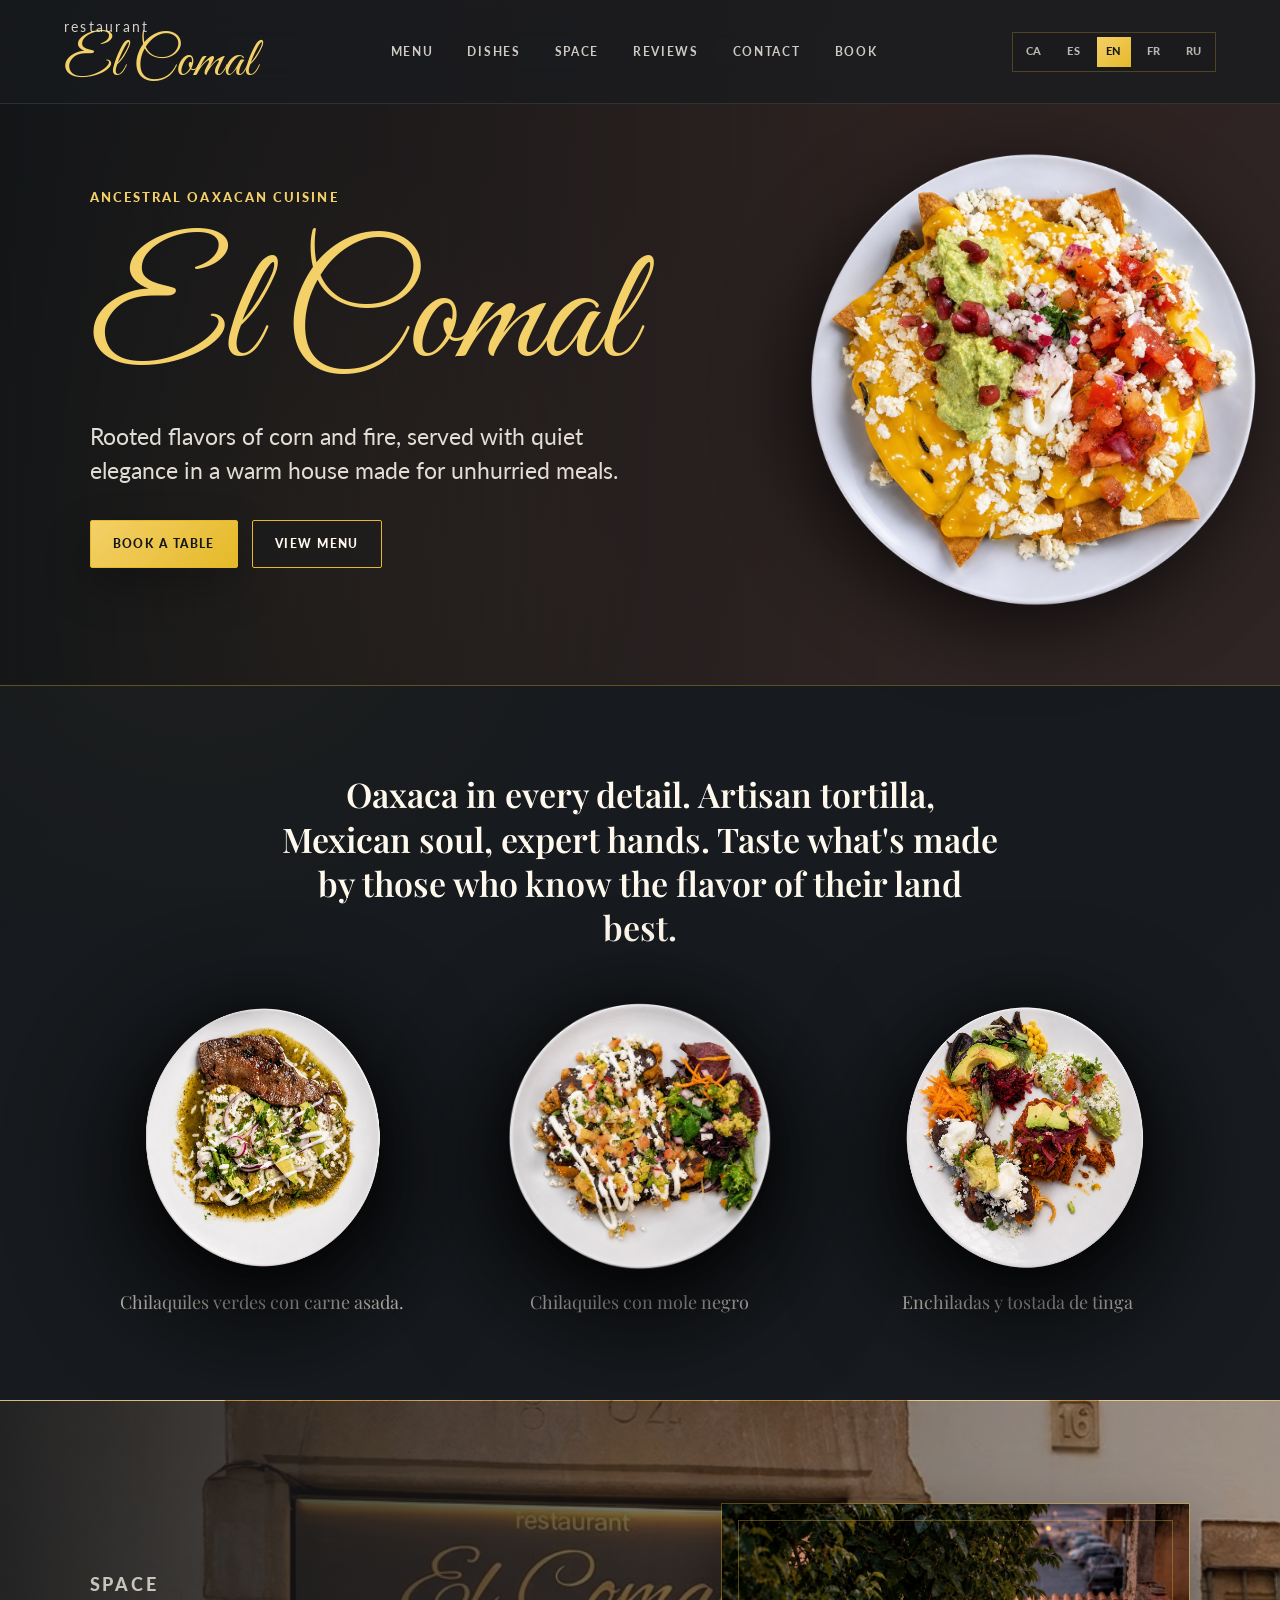
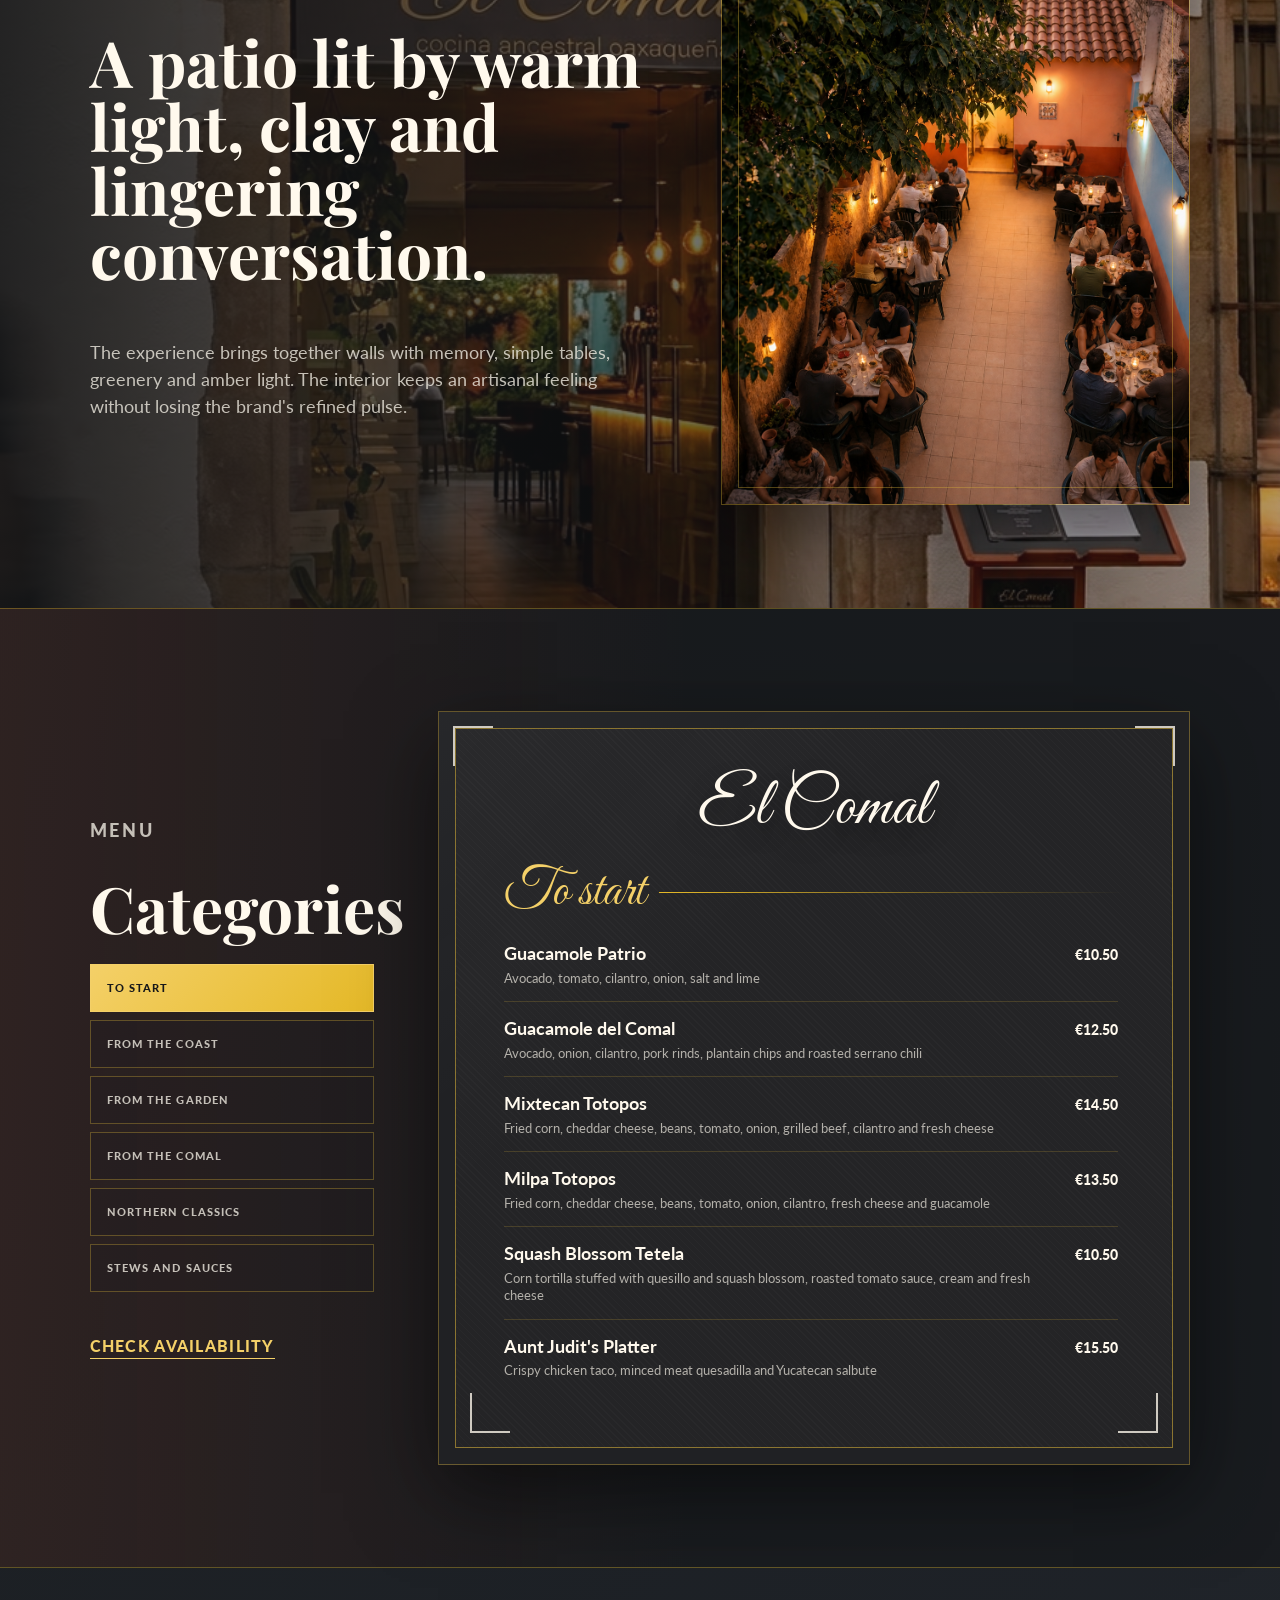
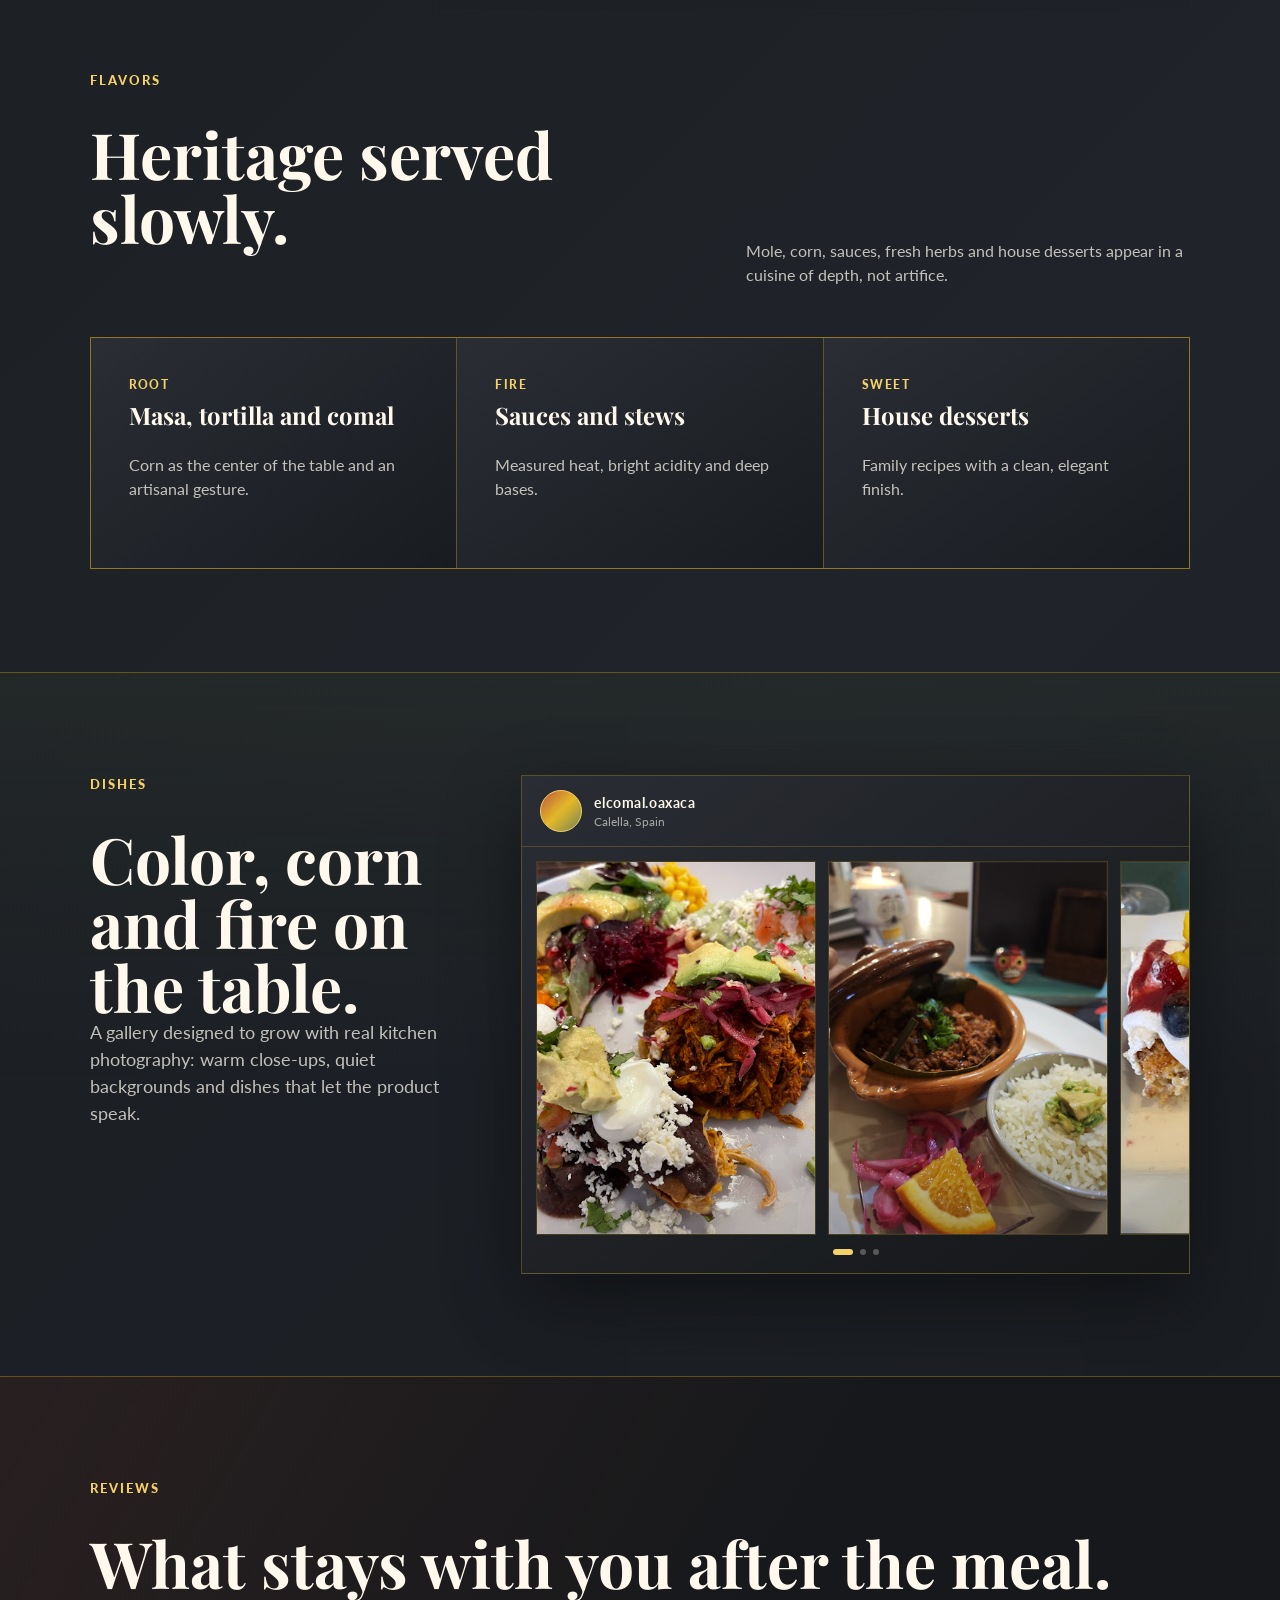
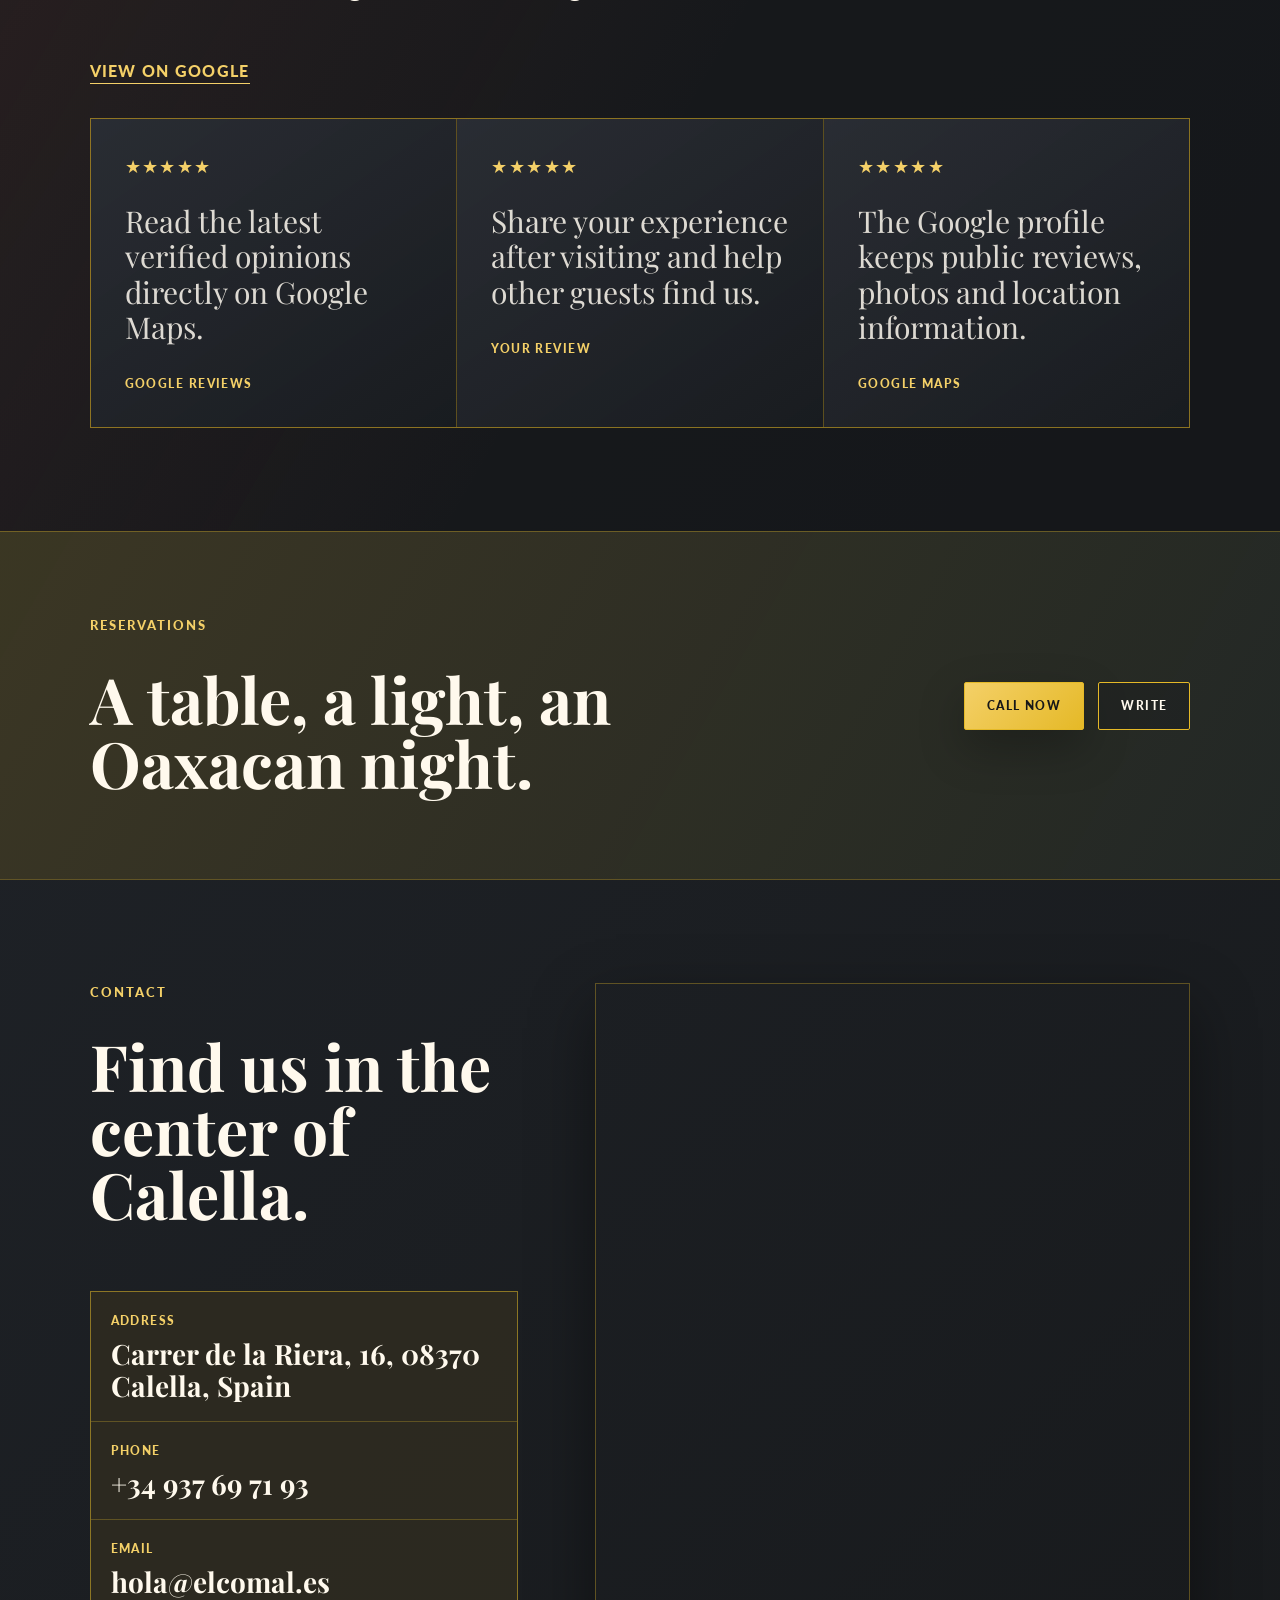
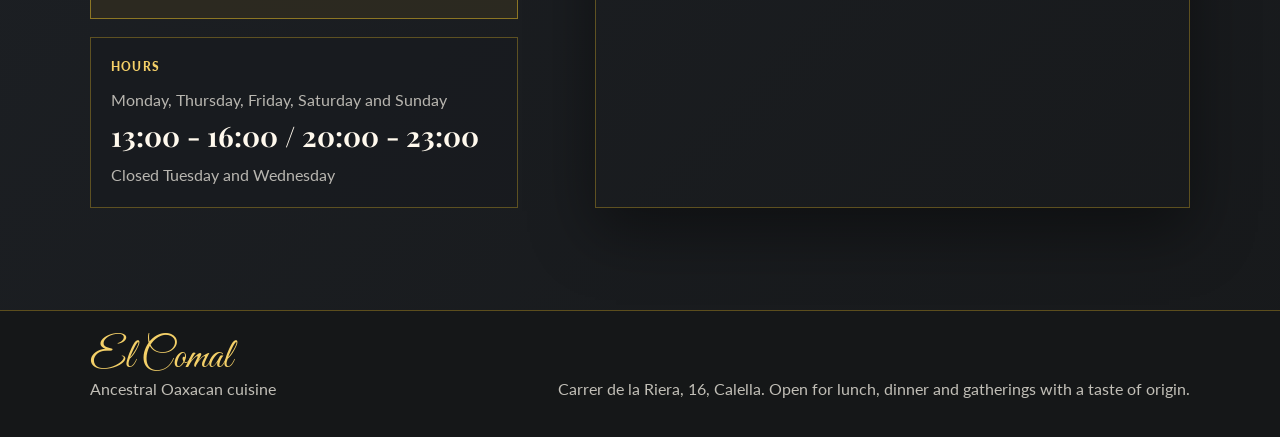
==== index.html @ fd98e749 "feat: add mobile menu toggle and lazy loading for images - Add mobile hamburger menu toggle button w" ====
<!doctype html>
<html lang="es">
  <head>
    <meta charset="UTF-8" />
    <meta name="viewport" content="width=device-width, initial-scale=1.0" />
    <title data-i18n="meta.title">El Comal - Cocina ancestral oaxaquena</title>
    <meta
      name="description"
      content="El Comal, cocina ancestral oaxaquena: sabores autenticos, hospitalidad calida y platos servidos con tradicion."
      data-i18n-attr="content:meta.description"
    />
    <link rel="preconnect" href="https://fonts.googleapis.com" />
    <link rel="preconnect" href="https://fonts.gstatic.com" crossorigin />
    <link
      href="https://fonts.googleapis.com/css2?family=Great+Vibes&family=Lato:wght@400;500;700;900&family=Playfair+Display:wght@600;700&display=swap"
      rel="stylesheet"
    />
    <link rel="stylesheet" href="styles.css" />
  </head>
  <body>
    <header class="site-header" aria-label="Main navigation">
      <a class="brand" href="#inicio" aria-label="El Comal home">
        <span class="brand-kicker">restaurant</span>
        <span class="brand-script">El Comal</span>
      </a>
      <nav class="nav-links" aria-label="Primary">
        <a href="#menu" data-i18n="nav.menu">Menu</a>
        <a href="#platos" data-i18n="nav.dishes">Platos</a>
        <a href="#espacio" data-i18n="nav.space">Espacio</a>
        <a href="#opiniones" data-i18n="nav.reviews">Opiniones</a>
        <a href="#contacto" data-i18n="nav.contact">Contacto</a>
        <a href="#reservas" data-i18n="nav.reservations">Reservas</a>
      </nav>
      <div class="header-actions">
        <div class="language-switcher" data-language-switcher aria-label="Language selector"></div>
        <button class="mobile-menu-toggle" aria-label="Toggle menu" aria-expanded="false">
          <span></span>
          <span></span>
          <span></span>
        </button>
      </div>
    </header>

    <main>
      <section class="hero" id="inicio">
        <div class="hero-content">
          <p class="eyebrow" data-i18n="hero.eyebrow">Cocina ancestral oaxaquena</p>
          <h1>El Comal</h1>
          <p class="hero-copy" data-i18n="hero.copy">
            Sabores de raiz, maiz y fuego servidos con elegancia serena en una casa calida para comer sin prisa.
          </p>
          <div class="hero-actions">
            <a class="button button-primary" href="#reservas" data-i18n="hero.reserve">Reserva tu mesa</a>
            <a class="button button-secondary" href="#menu" data-i18n="hero.viewMenu">Ver menu</a>
          </div>
        </div>
        <img class="hero-photo" src="assets/nachos_transparent.png" alt="Nachos - firma de la cocina oaxaquena" />
      </section>

      <section class="intro-band fade-in-up" aria-label="Brand promise">
        <h2 class="intro-band-heading" data-i18n="intro.heading">Oaxaca en cada detalle. Tortilla artesana, alma mexicana, manos expertas. Prueba lo hecho por quién mejor conoce el sabor de su tierra.</h2>
        <div class="intro-mark">
          <div class="intro-dish">
            <img src="assets/dish1.png" alt="Chilaquiles verdes con carne asada" loading="lazy" />
            <p class="intro-dish-label">Chilaquiles verdes con carne asada.</p>
          </div>
          <div class="intro-dish">
            <img src="assets/dish2.png" alt="Chilaquiles con mole negro" loading="lazy" />
            <p class="intro-dish-label">Chilaquiles con mole negro</p>
          </div>
          <div class="intro-dish">
            <img src="assets/dish3.png" alt="Enchiladas y tostada de tinga" loading="lazy" />
            <p class="intro-dish-label">Enchiladas y tostada de tinga</p>
          </div>
        </div>
      </section>

      <section class="split-section fade-in-up" id="espacio">
        <div class="section-copy">
          <p class="section-number" data-i18n="space.kicker">Espacio</p>
          <h2 data-i18n="space.title">Un patio encendido por luz, barro y sobremesa.</h2>
          <p data-i18n="space.copy">
            La experiencia combina muros con memoria, mesas sencillas, vegetacion y luz ambar. El interior
            mantiene una sensacion artesanal sin perder el pulso refinado de la marca.
          </p>
        </div>
        <figure class="image-panel">
          <img src="assets/interior.png" alt="Patio interior de El Comal con mesas, arboles y luz calida" loading="lazy" />
        </figure>
      </section>

      <section class="menu-section fade-in-up" id="menu">
        <div class="menu-copy menu-tabs">
          <p class="section-number" data-i18n="menu.kicker">Menu</p>
          <h2 data-i18n="menu.categories">Categorias</h2>
          <div class="menu-tab-list" role="tablist" aria-label="Categorias del menu" data-menu-tabs></div>
          <a class="text-link" href="#reservas" data-i18n="menu.availability">Consultar disponibilidad</a>
        </div>
        <div class="menu-board" aria-label="Menu de El Comal con categorias">
          <div class="menu-board-inner">
            <div class="menu-logo">El Comal</div>
            <div class="menu-panels" data-menu-panels></div>
          </div>
        </div>
      </section>

      <section class="signature-section fade-in-up" aria-label="Signature dishes">
        <p class="section-number" data-i18n="flavors.kicker">Sabores</p>
        <div class="signature-header">
          <h2 data-i18n="flavors.title">Herencia servida con calma.</h2>
          <p data-i18n="flavors.copy">
            Mole, maiz, salsas, hierbas frescas y postres de casa aparecen en una cocina de profundidad,
            no de artificio.
          </p>
        </div>
        <div class="signature-grid">
          <article>
            <span data-i18n="flavors.cards.root.label">Raiz</span>
            <h3 data-i18n="flavors.cards.root.title">Masa, tortilla y comal</h3>
            <p data-i18n="flavors.cards.root.copy">El maiz como centro de la mesa y gesto artesanal.</p>
          </article>
          <article>
            <span data-i18n="flavors.cards.fire.label">Fuego</span>
            <h3 data-i18n="flavors.cards.fire.title">Salsas y guisos</h3>
            <p data-i18n="flavors.cards.fire.copy">Calor medido, acidez viva y fondos profundos.</p>
          </article>
          <article>
            <span data-i18n="flavors.cards.sweet.label">Dulce</span>
            <h3 data-i18n="flavors.cards.sweet.title">Postres de casa</h3>
            <p data-i18n="flavors.cards.sweet.copy">Recetas familiares con final limpio y elegante.</p>
          </article>
        </div>
      </section>

      <section class="dish-gallery fade-in-up" id="platos">
        <div class="gallery-layout">
          <div class="gallery-heading">
            <p class="section-number" data-i18n="gallery.kicker">Platos</p>
            <h2 data-i18n="gallery.title">Color, maiz y fuego en la mesa.</h2>
            <p data-i18n="gallery.copy">
              Una galeria pensada para crecer con fotografias reales de la cocina: primeros planos calidos,
              fondos sobrios y platos que dejen hablar al producto.
            </p>
          </div>
          <div class="insta-frame" aria-label="Galeria desplazable de platos">
          <div class="insta-topbar">
            <span class="profile-dot"></span>
            <div>
              <strong>elcomal.oaxaca</strong>
              <span>Calella, Spain</span>
            </div>
          </div>
          <div class="photo-reel" id="photoReel">
            <figure class="dish-card">
              <img src="assets/2026-05-03.jpg" alt="Plato real de El Comal con salsa y guarnicion" loading="lazy" />
            </figure>
            <figure class="dish-card">
              <img src="assets/2026-04-01-2.jpg" alt="Plato vertical de cocina oaxaquena de El Comal" loading="lazy" />
            </figure>
            <figure class="dish-card">
              <img src="assets/2026-05-03-2.jpg" alt="Plato real de El Comal servido en mesa" loading="lazy" />
            </figure>
            <figure class="dish-card">
              <img
                src="assets/656908689_17942645496172088_3193131407356969383_n.heic.jpeg"
                alt="Fotografia real de plato de El Comal"
                loading="lazy"
              />
            </figure>
            <figure class="dish-card">
              <img
                src="assets/656253276_17942187426172088_4406147382857833413_n.heic.jpeg"
                alt="Plato de El Comal con presentacion vertical"
                loading="lazy"
              />
            </figure>
            <figure class="dish-card">
              <img src="assets/2026-04-01.jpg" alt="Plato real de El Comal con colores calidos" loading="lazy" />
            </figure>
            <figure class="dish-card">
              <img
                src="assets/658169932_17942188029172088_6858832126313921003_n.heic.jpeg"
                alt="Plato fotografiado para la galeria de El Comal"
                loading="lazy"
              />
            </figure>
            <figure class="dish-card">
              <img
                src="assets/657601926_17942644560172088_7957316607612590793_n.heic.jpeg"
                alt="Detalle de plato real de El Comal"
                loading="lazy"
              />
            </figure>
            <figure class="dish-card">
              <img
                src="assets/656795663_17942188083172088_545658277981609114_n.heic.jpeg"
                alt="Cocina de El Comal servida en plato"
                loading="lazy"
              />
            </figure>
            <figure class="dish-card">
              <img
                src="assets/657208508_17942187315172088_5417977467779654248_n.heic.jpeg"
                alt="Plato de El Comal listo para servir"
                loading="lazy"
              />
            </figure>
          </div>
          <div class="reel-hint" aria-hidden="true" id="reelHint">
            <span class="is-active"></span>
            <span></span>
            <span></span>
          </div>
        </div>
        </div>
      </section>

      <section class="reviews-section fade-in-up" id="opiniones">
        <div class="reviews-heading">
          <div class="reviews-heading-text">
            <p class="section-number" data-i18n="reviews.kicker">Google</p>
            <h2 data-i18n="reviews.title">Lo que se recuerda despues de la mesa.</h2>
          </div>
          <a
            class="text-link"
            href="https://www.google.com/search?q=El+Comal+Carrer+de+la+Riera+16+Calella+Spain+reviews"
            target="_blank"
            rel="noreferrer"
            data-i18n="reviews.googleLink"
          >
            Ver en Google
          </a>
        </div>
        <div class="reviews-grid" aria-label="Google reviews preview">
          <article class="review-card">
            <div class="review-stars" aria-label="5 stars">★★★★★</div>
            <p data-i18n="reviews.cards.latest.copy">
              Consulta las ultimas opiniones verificadas directamente en Google Maps.
            </p>
            <span data-i18n="reviews.cards.latest.label">Google Reviews</span>
          </article>
          <article class="review-card">
            <div class="review-stars" aria-label="5 stars">★★★★★</div>
            <p data-i18n="reviews.cards.share.copy">
              Comparte tu experiencia despues de la visita y ayuda a otros comensales a encontrarnos.
            </p>
            <span data-i18n="reviews.cards.share.label">Tu opinion</span>
          </article>
          <article class="review-card">
            <div class="review-stars" aria-label="5 stars">★★★★★</div>
            <p data-i18n="reviews.cards.profile.copy">
              El perfil de Google mantiene la informacion publica de reseñas, fotos y ubicacion.
            </p>
            <span data-i18n="reviews.cards.profile.label">Google Maps</span>
          </article>
        </div>
      </section>

      <section class="reservation-band fade-in-up" id="reservas">
        <div>
          <p class="eyebrow" data-i18n="reservations.kicker">Reservas</p>
          <h2 data-i18n="reservations.title">Una mesa, una luz, una noche oaxaquena.</h2>
        </div>
        <div class="reservation-actions">
          <a class="button button-primary" href="tel:+34937697193" data-i18n="reservations.call">Llamar ahora</a>
          <a class="button button-secondary" href="mailto:hola@elcomal.es" data-i18n="reservations.write">Escribir</a>
        </div>
      </section>

      <section class="contact-section fade-in-up" id="contacto">
        <div class="contact-copy">
          <p class="section-number" data-i18n="contact.kicker">Contacto</p>
          <h2 data-i18n="contact.title">Encuentranos en el centro de Calella.</h2>
          <div class="contact-list">
            <a href="https://www.google.com/maps/search/?api=1&query=Carrer%20de%20la%20Riera%2C%2016%2C%2008370%20Calella%2C%20Spain" target="_blank" rel="noreferrer">
              <span data-i18n="contact.addressLabel">Direccion</span>
              <strong>Carrer de la Riera, 16, 08370 Calella, Spain</strong>
            </a>
            <a href="tel:+34937697193">
              <span data-i18n="contact.phoneLabel">Telefono</span>
              <strong>+34 937 69 71 93</strong>
            </a>
            <a href="mailto:hola@elcomal.es">
              <span>Email</span>
              <strong>hola@elcomal.es</strong>
            </a>
          </div>
          <div class="hours-card">
            <span data-i18n="contact.hoursLabel">Horario</span>
            <p data-i18n="contact.hoursDays">Lunes, jueves, viernes, sabado y domingo</p>
            <strong>13:00 - 16:00 / 20:00 - 23:00</strong>
            <p data-i18n="contact.hoursClosed">Martes y miercoles cerrado</p>
          </div>
        </div>
        <div class="map-panel">
          <iframe
            title="Mapa de El Comal en Calella"
            src="https://www.google.com/maps?q=Carrer%20de%20la%20Riera%2C%2016%2C%2008370%20Calella%2C%20Spain&output=embed"
            loading="lazy"
            referrerpolicy="no-referrer-when-downgrade"
          ></iframe>
        </div>
      </section>
    </main>

    <footer class="site-footer">
      <div>
        <span class="brand-script">El Comal</span>
        <p data-i18n="footer.tagline">Cocina ancestral oaxaquena</p>
      </div>
      <p data-i18n="footer.copy">Carrer de la Riera, 16, Calella. Abierto para comidas, cenas y encuentros con sabor de origen.</p>
    </footer>
    <script src="i18n/config.js"></script>
    <script src="i18n/locales/es.js"></script>
    <script src="i18n/locales/ca.js"></script>
    <script src="i18n/locales/en.js"></script>
    <script src="i18n/locales/fr.js"></script>
    <script src="i18n/locales/ru.js"></script>
    <script src="i18n/i18n.js"></script>
    <script>
      // Intersection Observer for fade-in animations
      const observerOptions = {
        root: null,
        rootMargin: '0px',
        threshold: 0.15
      };

      const observer = new IntersectionObserver((entries, observer) => {
        entries.forEach(entry => {
          if (entry.isIntersecting) {
            entry.target.classList.add('visible');
            observer.unobserve(entry.target);
          }
        });
      }, observerOptions);

      document.querySelectorAll('.fade-in-up').forEach((elem) => {
        observer.observe(elem);
      });

      // Mobile Menu Toggle
      const mobileToggle = document.querySelector('.mobile-menu-toggle');
      const navLinks = document.querySelector('.nav-links');

      if(mobileToggle && navLinks) {
        mobileToggle.addEventListener('click', () => {
          const isExpanded = mobileToggle.getAttribute('aria-expanded') === 'true';
          mobileToggle.setAttribute('aria-expanded', !isExpanded);
          navLinks.classList.toggle('is-open');
        });

        // Close menu on link click
        navLinks.querySelectorAll('a').forEach(link => {
          link.addEventListener('click', () => {
            mobileToggle.setAttribute('aria-expanded', 'false');
            navLinks.classList.remove('is-open');
          });
        });
      }

      // Gallery Scroll Indicator
      const photoReel = document.getElementById('photoReel');
      const reelHints = document.querySelectorAll('#reelHint span');
      if (photoReel && reelHints.length > 0) {
        photoReel.addEventListener('scroll', () => {
          const scrollLeft = photoReel.scrollLeft;
          const maxScroll = photoReel.scrollWidth - photoReel.clientWidth;
          const scrollPercentage = scrollLeft / maxScroll;

          const activeIndex = Math.min(
            Math.floor(scrollPercentage * reelHints.length),
            reelHints.length - 1
          );

          reelHints.forEach((hint, index) => {
            if (index === activeIndex) {
              hint.classList.add('is-active');
            } else {
              hint.classList.remove('is-active');
            }
          });
        });
      }
    </script>
  </body>
</html>
---- styles.css ----
:root {
  --ink: #181b1f;
  --charcoal: #202429;
  --slate: #2b2e35;
  --gold: #e5b927;
  --gold-soft: #f4d068;
  --cream: #fff9ed;
  --terracotta: #bc553d;
  --olive: #6f8259;
  --gray: #80807b;
  --line: rgba(229, 185, 39, 0.34);
  --shadow: rgba(0, 0, 0, 0.42);
}

* {
  box-sizing: border-box;
}

html {
  scroll-behavior: smooth;
  width: 100%;
}

body {
  margin: 0;
  width: 100%;
  color: var(--cream);
  font-family: "Lato", Arial, sans-serif;
  background:
    radial-gradient(circle at 16% 8%, rgba(212, 175, 55, 0.1), transparent 27rem),
    linear-gradient(135deg, #151819 0%, #20242a 58%, #17191b 100%);
  line-height: 1.5;
}

body::before {
  position: fixed;
  inset: 0;
  z-index: -1;
  pointer-events: none;
  content: "";
  opacity: 0.2;
  background-image:
    linear-gradient(45deg, rgba(255, 255, 255, 0.035) 25%, transparent 25%),
    linear-gradient(-45deg, rgba(255, 255, 255, 0.025) 25%, transparent 25%);
  background-size: 5px 5px;
}

a {
  color: inherit;
  text-decoration: none;
}

img {
  display: block;
  max-width: 100%;
}

.site-header {
  position: fixed;
  top: 0;
  left: 0;
  right: 0;
  z-index: 10;
  display: flex;
  align-items: center;
  justify-content: space-between;
  gap: 24px;
  min-height: 82px;
  padding: 16px clamp(20px, 5vw, 72px);
  border-bottom: 1px solid rgba(247, 243, 233, 0.1);
  background: rgba(24, 27, 31, 0.72);
  backdrop-filter: blur(18px);
}

.brand {
  display: grid;
  width: max-content;
}

.brand-kicker {
  color: var(--cream);
  font-size: 14px;
  letter-spacing: 0.16em;
  opacity: 0.82;
  text-transform: lowercase;
}

.brand-script {
  color: var(--gold-soft);
  font-family: "Great Vibes", "Playfair Display", cursive;
  font-size: clamp(34px, 5vw, 56px);
  line-height: 0.9;
}

.nav-links {
  display: flex;
  align-items: center;
  gap: clamp(14px, 3vw, 34px);
  color: rgba(247, 243, 233, 0.82);
  font-size: 12px;
  font-weight: 700;
  letter-spacing: 0.14em;
  text-transform: uppercase;
}

.nav-links a {
  transition: color 180ms ease;
}

.nav-links a:hover {
  color: var(--gold-soft);
}

.language-switcher {
  display: flex;
  align-items: center;
  gap: 6px;
  padding: 4px;
  border: 1px solid rgba(212, 175, 55, 0.28);
  background: rgba(24, 27, 31, 0.44);
}

.language-option {
  min-width: 34px;
  min-height: 30px;
  border: 0;
  color: rgba(247, 243, 233, 0.72);
  background: transparent;
  cursor: pointer;
  font: inherit;
  font-size: 11px;
  font-weight: 900;
  letter-spacing: 0.08em;
}

.language-option.is-active {
  color: #171819;
  background: linear-gradient(135deg, var(--gold-soft), var(--gold));
}

.header-actions {
  display: flex;
  align-items: center;
  gap: 12px;
}

.mobile-menu-toggle {
  display: none;
  background: transparent;
  border: none;
  cursor: pointer;
  padding: 8px;
  flex-direction: column;
  gap: 5px;
}

.mobile-menu-toggle span {
  display: block;
  width: 24px;
  height: 2px;
  background-color: var(--cream);
  transition: transform 0.3s ease, opacity 0.3s ease;
}

.mobile-menu-toggle[aria-expanded="true"] span:nth-child(1) {
  transform: translateY(7px) rotate(45deg);
}

.mobile-menu-toggle[aria-expanded="true"] span:nth-child(2) {
  opacity: 0;
}

.mobile-menu-toggle[aria-expanded="true"] span:nth-child(3) {
  transform: translateY(-7px) rotate(-45deg);
}

.hero {
  position: relative;
  display: flex;
  align-items: center;
  justify-content: space-between;
  gap: clamp(24px, 4vw, 60px);
  padding: 130px clamp(20px, 7vw, 96px) 60px;
}

.hero::before {
  position: absolute;
  inset: 0;
  z-index: 0;
  content: "";
  background: linear-gradient(90deg, rgba(20, 22, 24, 0.94) 0%, rgba(162, 78, 58, 0.16) 70%);
  pointer-events: none;
}

.hero-photo {
  flex: 0 0 min(45%, 560px);
  width: min(45%, 560px);
  height: auto;
  max-height: 70svh;
  object-fit: contain;
  object-position: right center;
  align-self: center;
  position: relative;
  z-index: 1;
  margin-right: calc(clamp(20px, 7vw, 96px) * -1);
  filter: drop-shadow(-12px 20px 40px rgba(0, 0, 0, 0.7));
  animation: float 6s ease-in-out infinite;
}

@keyframes float {
  0% { transform: translateY(0); }
  50% { transform: translateY(-12px); }
  100% { transform: translateY(0); }
}

.fade-in-up {
  opacity: 0;
  transform: translateY(30px);
  transition: opacity 0.8s ease-out, transform 0.8s ease-out;
}
.fade-in-up.visible {
  opacity: 1;
  transform: translateY(0);
}

.hero-content {
  flex: 1 1 0;
  min-width: 0;
  width: auto;
  max-width: 580px;
  position: relative;
  z-index: 1;
}

.eyebrow,
.section-number {
  margin: 0 0 clamp(16px, 3vw, 32px);
  color: var(--gold-soft);
  font-size: 13px;
  font-weight: 900;
  letter-spacing: 0.16em;
  text-transform: uppercase;
}

h1,
h2,
h3,
p {
  margin-top: 0;
}

h1 {
  margin-bottom: 0.12em;
  color: var(--gold-soft);
  font-family: "Great Vibes", "Playfair Display", serif;
  font-size: clamp(86px, 14vw, 160px);
  font-weight: 400;
  line-height: 1;
  white-space: nowrap;
  padding-right: 0.3em;
}

h2 {
  color: var(--cream);
  font-family: "Playfair Display", Georgia, serif;
  font-size: clamp(34px, 5vw, 68px);
  line-height: 1;
}

h3 {
  color: var(--cream);
  font-family: "Playfair Display", Georgia, serif;
  font-size: 24px;
  line-height: 1.1;
}

.hero-copy {
  width: min(580px, 100%);
  margin-bottom: 32px;
  color: rgba(247, 243, 233, 0.9);
  font-size: clamp(18px, 2vw, 23px);
}

.hero-actions,
.reservation-actions {
  display: flex;
  flex-wrap: wrap;
  gap: 14px;
}

.button {
  display: inline-flex;
  align-items: center;
  justify-content: center;
  min-height: 48px;
  padding: 13px 22px;
  border: 1px solid var(--gold);
  border-radius: 2px;
  font-size: 12px;
  font-weight: 900;
  letter-spacing: 0.12em;
  text-transform: uppercase;
  transition:
    transform 180ms ease,
    background 180ms ease,
    color 180ms ease;
}

.button:hover {
  transform: translateY(-2px);
}

.button-primary {
  color: #161718;
  background: linear-gradient(135deg, var(--gold-soft), var(--gold));
  box-shadow: 0 18px 45px rgba(0, 0, 0, 0.26);
}
.button-primary:hover {
  background: linear-gradient(135deg, #fff099, var(--gold-soft));
  box-shadow: 0 20px 50px rgba(229, 185, 39, 0.4);
}

.button-secondary {
  color: var(--cream);
  background: rgba(24, 27, 31, 0.38);
}
.button-secondary:hover {
  background: rgba(40, 44, 50, 0.6);
  border-color: var(--gold-soft);
}

.intro-band,
.split-section,
.menu-section,
.signature-section,
.dish-gallery,
.reviews-section,
.reservation-band,
.contact-section,
.site-footer {
  border-top: 1px solid var(--line);
}

.intro-band {
  display: grid;
  grid-template-columns: 1fr;
  justify-items: center;
  padding: clamp(44px, 7vw, 86px) clamp(20px, 7vw, 96px);
  background: rgba(24, 27, 31, 0.62);
}

.intro-mark {
  display: grid;
  grid-template-columns: repeat(3, 1fr);
  gap: clamp(16px, 3vw, 32px);
}

.intro-dish {
  display: flex;
  flex-direction: column;
  gap: 12px;
  text-align: center;
}

.intro-dish img {
  height: clamp(200px, 22vw, 320px);
  width: auto;
  margin: 0 auto;
  filter: drop-shadow(0 30px 60px rgba(0, 0, 0, 0.85)) drop-shadow(0 8px 20px rgba(0, 0, 0, 0.6));
  display: block;
}

.intro-dish-label {
  color: var(--cream);
  font-family: "Playfair Display", Georgia, serif;
  font-size: clamp(14px, 1.6vw, 18px);
  line-height: 1.3;
  margin: 0;
}

.intro-band-heading {
  text-align: center;
  max-width: 720px;
  margin: 0 auto clamp(28px, 4vw, 48px);
  color: var(--cream);
  font-family: "Playfair Display", Georgia, serif;
  font-size: clamp(22px, 3vw, 34px);
  line-height: 1.3;
  font-weight: 600;
}

.intro-band p,
.section-copy p,
.menu-copy p,
.signature-header p,
.signature-grid p,
.site-footer p {
  color: rgba(247, 243, 233, 0.76);
}

.split-section {
  position: relative;
  display: grid;
  grid-template-columns: minmax(0, 0.92fr) minmax(320px, 0.78fr);
  gap: clamp(32px, 6vw, 92px);
  align-items: center;
  padding: clamp(58px, 8vw, 116px) clamp(20px, 7vw, 96px);
  background:
    url('assets/facade.png') center / cover no-repeat;
}

.split-section::before {
  position: absolute;
  inset: 0;
  z-index: 0;
  content: "";
  background: linear-gradient(
    90deg,
    rgba(20, 22, 24, 0.92) 0%,
    rgba(20, 22, 24, 0.58) 50%,
    rgba(20, 22, 24, 0.32) 100%
  );
  pointer-events: none;
}

.section-copy {
  position: relative;
  z-index: 1;
  max-width: 710px;
}

.section-copy p,
.menu-copy p {
  font-size: 18px;
}

.detail-grid {
  display: grid;
  grid-template-columns: repeat(3, 1fr);
  gap: 1px;
  margin-top: 34px;
  border: 1px solid var(--line);
  background: var(--line);
}

.detail-grid div {
  min-height: 118px;
  padding: 18px;
  background: rgba(24, 27, 31, 0.76);
  transition: background 300ms ease;
}

.detail-grid div:hover {
  background: rgba(30, 34, 40, 0.86);
}

.detail-grid span,
.signature-grid span {
  display: block;
  margin-bottom: 8px;
  color: var(--gold-soft);
  font-size: 12px;
  font-weight: 900;
  letter-spacing: 0.12em;
  text-transform: uppercase;
}

.detail-grid strong {
  display: block;
  color: var(--cream);
  font-family: "Playfair Display", Georgia, serif;
  font-size: 21px;
  line-height: 1.16;
}

.image-panel {
  position: relative;
  z-index: 1;
  margin: 0;
  overflow: hidden;
  border: 1px solid var(--line);
  box-shadow: 0 24px 60px var(--shadow);
}

.image-panel::after {
  position: absolute;
  inset: 16px;
  content: "";
  border: 1px solid rgba(212, 175, 55, 0.38);
  pointer-events: none;
}

.image-panel img {
  width: 100%;
  aspect-ratio: 0.78;
  object-fit: cover;
}

.menu-section {
  display: grid;
  grid-template-columns: minmax(240px, 0.34fr) minmax(0, 0.9fr);
  gap: clamp(28px, 5vw, 72px);
  align-items: center;
  padding: clamp(58px, 8vw, 116px) clamp(20px, 7vw, 96px);
  background:
    linear-gradient(90deg, rgba(162, 78, 58, 0.17), transparent 54%),
    rgba(20, 22, 24, 0.55);
}

.menu-copy {
  align-self: center;
}

.menu-copy h2 {
  margin-bottom: 24px;
}

.text-link {
  display: inline-flex;
  margin-top: 14px;
  border-bottom: 1px solid var(--gold-soft);
  color: var(--gold-soft);
  font-weight: 900;
  letter-spacing: 0.08em;
  text-transform: uppercase;
}

.menu-board {
  position: relative;
  width: min(100%, 860px);
  justify-self: end;
  padding: clamp(10px, 1.5vw, 16px);
  border: 1px solid rgba(212, 175, 55, 0.38);
  background:
    linear-gradient(145deg, rgba(247, 243, 233, 0.03), transparent 32%),
    #202124;
  box-shadow: 0 28px 78px rgba(0, 0, 0, 0.52);
}

.menu-board::before,
.menu-board::after,
.menu-board-inner::before,
.menu-board-inner::after {
  position: absolute;
  width: 38px;
  height: 38px;
  content: "";
  border-color: var(--gold-soft);
  opacity: 0.78;
  pointer-events: none;
}

.menu-board::before {
  top: 14px;
  left: 14px;
  border-top: 2px solid;
  border-left: 2px solid;
}

.menu-board::after {
  top: 14px;
  right: 14px;
  border-top: 2px solid;
  border-right: 2px solid;
}

.menu-board-inner::before {
  bottom: 14px;
  left: 14px;
  border-bottom: 2px solid;
  border-left: 2px solid;
}

.menu-board-inner::after {
  right: 14px;
  bottom: 14px;
  border-right: 2px solid;
  border-bottom: 2px solid;
}

.menu-board-inner {
  position: relative;
  min-height: 720px;
  padding: clamp(24px, 4vw, 48px);
  border: 1px solid rgba(212, 175, 55, 0.58);
  background:
    linear-gradient(135deg, rgba(255, 255, 255, 0.028), transparent 34%),
    repeating-linear-gradient(45deg, rgba(255, 255, 255, 0.018) 0 1px, transparent 1px 5px),
    #242426;
}

.menu-logo {
  margin-bottom: 26px;
  color: var(--cream);
  font-family: "Great Vibes", "Playfair Display", cursive;
  font-size: clamp(44px, 6vw, 68px);
  line-height: 0.9;
  text-align: center;
  text-shadow: 0 12px 26px rgba(0, 0, 0, 0.32);
}

.menu-tab-list {
  display: grid;
  gap: 8px;
  margin: 0 0 28px;
}

.menu-tab {
  min-height: 48px;
  padding: 14px 16px;
  border: 1px solid rgba(212, 175, 55, 0.35);
  color: rgba(247, 243, 233, 0.76);
  background: rgba(24, 27, 31, 0.18);
  cursor: pointer;
  font: inherit;
  font-size: 11px;
  font-weight: 900;
  letter-spacing: 0.1em;
  text-align: left;
  text-transform: uppercase;
  transition:
    background 180ms ease,
    color 180ms ease,
    border-color 180ms ease;
}

.menu-tab.is-active {
  border-color: var(--gold-soft);
  color: #171819;
  background: linear-gradient(135deg, var(--gold-soft), var(--gold));
}

.menu-panels {
  min-height: 450px;
}

.menu-panel {
  display: none;
}

.menu-panel.is-active {
  display: block;
}

.menu-panel h3 {
  display: flex;
  align-items: center;
  gap: 14px;
  margin-bottom: 22px;
  color: var(--gold-soft);
  font-family: "Great Vibes", "Playfair Display", cursive;
  font-size: clamp(34px, 4.8vw, 52px);
  font-weight: 400;
}

.menu-panel h3::after {
  flex: 1;
  height: 1px;
  content: "";
  background: linear-gradient(90deg, var(--gold), transparent);
}

.menu-items {
  display: grid;
  gap: 16px;
  max-height: 448px;
  margin: 0;
  padding: 0 6px 4px 0;
  overflow-y: auto;
  list-style: none;
}

.menu-items::-webkit-scrollbar {
  width: 5px;
}

.menu-items::-webkit-scrollbar-thumb {
  background: rgba(212, 175, 55, 0.48);
}

.menu-items li {
  display: grid;
  grid-template-columns: minmax(0, 1fr) auto;
  gap: 16px;
  align-items: baseline;
  padding-bottom: 14px;
  border-bottom: 1px solid rgba(212, 175, 55, 0.2);
}

.menu-items strong {
  display: block;
  color: var(--cream);
  font-size: clamp(15px, 1.6vw, 18px);
  line-height: 1.2;
}

.menu-items span {
  display: block;
  margin-top: 5px;
  color: rgba(247, 243, 233, 0.68);
  font-size: 13px;
  line-height: 1.34;
}

.menu-items em {
  color: var(--cream);
  font-size: 14px;
  font-style: normal;
  font-weight: 900;
  white-space: nowrap;
}

.menu-note {
  margin: 26px 0 0;
  color: rgba(247, 243, 233, 0.58);
  font-size: 12px;
  letter-spacing: 0.03em;
  text-align: center;
}

.signature-section {
  padding: clamp(58px, 8vw, 110px) clamp(20px, 7vw, 96px);
}

.signature-header {
  display: grid;
  grid-template-columns: 1fr 0.75fr;
  gap: clamp(24px, 5vw, 70px);
  align-items: end;
  margin-bottom: 34px;
}

.signature-grid {
  display: grid;
  grid-template-columns: repeat(3, 1fr);
  gap: 1px;
  border: 1px solid var(--line);
  background: var(--line);
}

.signature-grid article {
  min-height: 230px;
  padding: clamp(24px, 4vw, 38px);
  background:
    linear-gradient(145deg, rgba(43, 46, 53, 0.92), rgba(24, 27, 31, 0.94)),
    var(--charcoal);
  transition: transform 300ms ease, background 300ms ease;
}

.signature-grid article:hover {
  transform: translateY(-4px);
  background:
    linear-gradient(145deg, rgba(50, 54, 62, 0.95), rgba(24, 27, 31, 0.98)),
    var(--charcoal);
  z-index: 1;
}

.dish-gallery {
  padding: clamp(58px, 8vw, 116px) clamp(20px, 7vw, 96px);
  background:
    linear-gradient(180deg, rgba(92, 107, 74, 0.12), transparent 58%),
    rgba(24, 27, 31, 0.42);
}

.gallery-layout {
  display: grid;
  grid-template-columns: minmax(0, 0.55fr) minmax(0, 1fr);
  gap: clamp(32px, 5vw, 70px);
  align-items: start;
}

.gallery-heading {
  display: block;
}

.gallery-heading h2 {
  margin-bottom: 0;
}

.gallery-heading p:not(.section-number) {
  color: rgba(247, 243, 233, 0.76);
  font-size: 18px;
}

.reviews-heading {
  display: flex;
  flex-wrap: wrap;
  justify-content: space-between;
  gap: clamp(24px, 5vw, 70px);
  align-items: end;
  margin-bottom: 34px;
}

.reviews-heading-text {
  flex: 1 1 auto;
}

.reviews-heading-text h2 {
  margin-bottom: 0;
}

.insta-frame {
  overflow: hidden;
  border: 1px solid rgba(212, 175, 55, 0.32);
  background:
    linear-gradient(145deg, rgba(43, 46, 53, 0.9), rgba(20, 22, 24, 0.98)),
    var(--charcoal);
  box-shadow: 0 26px 70px rgba(0, 0, 0, 0.42);
}

.insta-topbar {
  display: flex;
  align-items: center;
  gap: 12px;
  min-height: 70px;
  padding: 14px 18px;
  border-bottom: 1px solid rgba(212, 175, 55, 0.24);
}

.profile-dot {
  width: 42px;
  height: 42px;
  flex: 0 0 42px;
  border: 1px solid var(--gold-soft);
  border-radius: 50%;
  background:
    radial-gradient(circle at 50% 50%, rgba(212, 175, 55, 0.2) 0 34%, transparent 35%),
    linear-gradient(135deg, var(--terracotta), var(--gold), var(--olive));
}

.insta-topbar strong,
.insta-topbar span {
  display: block;
}

.insta-topbar strong {
  color: var(--cream);
  font-size: 14px;
  letter-spacing: 0.04em;
}

.insta-topbar span {
  color: rgba(247, 243, 233, 0.62);
  font-size: 12px;
}

.photo-reel {
  display: grid;
  grid-auto-columns: clamp(180px, 22vw, 280px);
  grid-auto-flow: column;
  gap: 12px;
  overflow-x: auto;
  overscroll-behavior-x: contain;
  padding: 14px;
  scroll-padding-inline: 14px;
  scroll-snap-type: x mandatory;
  -webkit-overflow-scrolling: touch;
}

.photo-reel::-webkit-scrollbar {
  height: 0;
}

.dish-card {
  position: relative;
  aspect-ratio: 3/4;
  margin: 0;
  overflow: hidden;
  border: 1px solid rgba(212, 175, 55, 0.24);
  background: #161718;
  scroll-snap-align: start;
}

.dish-card img {
  width: 100%;
  height: 100%;
  object-fit: cover;
  filter: saturate(0.94) contrast(1.04);
  transition: transform 420ms ease;
}

.dish-card:hover img {
  transform: scale(1.035);
}

.dish-card::after {
  position: absolute;
  inset: 0;
  content: "";
  pointer-events: none;
  background: linear-gradient(0deg, rgba(18, 20, 21, 0.16), transparent 36%);
  box-shadow: inset 0 0 0 1px rgba(247, 243, 233, 0.04);
}

.reel-hint {
  display: flex;
  justify-content: center;
  gap: 7px;
  padding: 0 0 18px;
}

.reel-hint span {
  width: 6px;
  height: 6px;
  border-radius: 50%;
  background: rgba(247, 243, 233, 0.28);
}

.reel-hint span.is-active {
  width: 20px;
  border-radius: 999px;
  background: var(--gold-soft);
}
.reel-hint span {
  transition: width 0.3s ease, background 0.3s ease;
}

.reviews-section {
  padding: clamp(58px, 8vw, 108px) clamp(20px, 7vw, 96px);
  background:
    linear-gradient(120deg, rgba(162, 78, 58, 0.13), transparent 52%),
    rgba(20, 22, 24, 0.72);
}

.reviews-heading .text-link {
  flex: 0 0 auto;
  margin-top: 0;
  align-self: end;
}

.reviews-grid {
  display: grid;
  grid-template-columns: repeat(3, 1fr);
  gap: 1px;
  border: 1px solid var(--line);
  background: var(--line);
}

.review-card {
  min-height: 265px;
  padding: clamp(24px, 3vw, 34px);
  background:
    linear-gradient(145deg, rgba(43, 46, 53, 0.86), rgba(24, 27, 31, 0.96)),
    var(--charcoal);
  transition: transform 300ms ease, box-shadow 300ms ease;
}

.review-card:hover {
  transform: translateY(-4px);
  box-shadow: 0 12px 30px rgba(0, 0, 0, 0.5);
  z-index: 1;
}

.review-stars {
  margin-bottom: 24px;
  color: var(--gold-soft);
  font-size: 18px;
  letter-spacing: 0.08em;
}

.review-card p {
  color: rgba(247, 243, 233, 0.88);
  font-family: "Playfair Display", Georgia, serif;
  font-size: clamp(22px, 2.4vw, 30px);
  line-height: 1.18;
}

.review-card span,
.contact-list span,
.hours-card span {
  display: block;
  color: var(--gold-soft);
  font-size: 12px;
  font-weight: 900;
  letter-spacing: 0.12em;
  text-transform: uppercase;
}

.reservation-band {
  display: flex;
  align-items: center;
  justify-content: space-between;
  gap: 28px;
  padding: clamp(44px, 7vw, 84px) clamp(20px, 7vw, 96px);
  background:
    linear-gradient(120deg, rgba(212, 175, 55, 0.18), rgba(92, 107, 74, 0.14)),
    #191c1f;
}

.reservation-band h2 {
  max-width: 760px;
  margin-bottom: 0;
}

.contact-section {
  display: grid;
  grid-template-columns: minmax(0, 0.72fr) minmax(360px, 1fr);
  gap: clamp(30px, 6vw, 88px);
  align-items: stretch;
  padding: clamp(58px, 8vw, 116px) clamp(20px, 7vw, 96px);
}

.contact-copy {
  display: flex;
  flex-direction: column;
}

.contact-list {
  display: grid;
  gap: 1px;
  margin-top: 12px;
  border: 1px solid var(--line);
  background: var(--line);
}

.contact-list a,
.hours-card {
  padding: 20px;
  background: rgba(24, 27, 31, 0.72);
}

.contact-list strong,
.hours-card strong {
  display: block;
  margin-top: 8px;
  color: var(--cream);
  font-family: "Playfair Display", Georgia, serif;
  font-size: clamp(20px, 2.2vw, 28px);
  line-height: 1.12;
}

.hours-card {
  margin-top: 18px;
  border: 1px solid var(--line);
}

.hours-card p {
  margin: 12px 0 0;
  color: rgba(247, 243, 233, 0.72);
}

.map-panel {
  min-height: 520px;
  overflow: hidden;
  border: 1px solid var(--line);
  box-shadow: 0 24px 60px var(--shadow);
}

.map-panel iframe {
  width: 100%;
  height: 100%;
  min-height: inherit;
  border: 0;
  filter: grayscale(0.45) contrast(0.96) brightness(0.82);
}

.site-footer {
  display: flex;
  align-items: end;
  justify-content: space-between;
  gap: 24px;
  padding: 28px clamp(20px, 7vw, 96px) 36px;
  color: rgba(247, 243, 233, 0.72);
  background: #151718;
}

.site-footer .brand-script {
  font-size: 42px;
}

.site-footer p {
  margin-bottom: 0;
}

@media (max-width: 880px) {
  .site-header {
    min-height: 76px;
  }

  .mobile-menu-toggle {
    display: flex;
  }

  .nav-links {
    flex-direction: column;
    position: absolute;
    top: 100%;
    left: 0;
    width: 100%;
    background: rgba(24, 27, 31, 0.98);
    backdrop-filter: blur(18px);
    padding: 32px 20px;
    gap: 32px;
    transform: translateY(-20px);
    opacity: 0;
    pointer-events: none;
    transition: transform 0.4s ease, opacity 0.4s ease;
    border-bottom: 1px solid rgba(247, 243, 233, 0.1);
  }

  .nav-links.is-open {
    transform: translateY(0);
    opacity: 1;
    pointer-events: auto;
  }

  .nav-links a {
    font-size: 16px;
  }

  .hero {
    flex-direction: column;
    align-items: flex-start;
    gap: 32px;
    padding-top: 120px;
  }

  .hero-photo {
    flex: 0 0 auto;
    width: min(80%, 400px);
    max-height: none;
    align-self: flex-end;
  }

  .hero-content {
    max-width: 100%;
  }

  .intro-band,
  .split-section,
  .menu-section,
  .signature-header,
  .gallery-layout,
  .reviews-heading,
  .reservation-band,
  .contact-section,
  .site-footer {
    grid-template-columns: 1fr;
  }

  .split-section,
  .contact-section,
  .reservation-band,
  .site-footer {
    display: grid;
  }

  .detail-grid,
  .signature-grid,
  .reviews-grid {
    grid-template-columns: 1fr;
  }

  .menu-tab-list {
    display: flex;
    overflow-x: auto;
    padding-bottom: 8px;
    scroll-snap-type: x proximity;
  }

  .menu-tab-list::-webkit-scrollbar {
    height: 0;
  }

  .menu-tab {
    flex: 0 0 auto;
    scroll-snap-align: start;
  }

  .photo-reel {
    grid-auto-columns: min(78vw, 390px);
  }

  .intro-mark {
    grid-template-columns: 1fr;
    max-width: 400px;
    margin: 0 auto;
  }

  .reviews-heading .text-link {
    justify-self: start;
  }

  .image-panel img {
    aspect-ratio: 1;
  }

  .menu-section {
    display: block;
    padding: 0;
    width: 100%;
    max-width: 100%;
  }

  .menu-board {
    width: 100%;
    max-width: 100%;
    justify-self: stretch;
    padding: 0;
    border: 1px solid rgba(212, 175, 55, 0.38);
    border-left: 0;
    border-right: 0;
    margin: 0;
    box-shadow: none;
  }

  .menu-board-inner {
    min-height: auto;
    padding: 20px 14px;
    border: 0;
  }

  .menu-board,
  .menu-board-inner,
  .menu-panels,
  .menu-panel,
  .menu-items,
  .menu-items li,
  .menu-items li > * {
    max-width: 100%;
    overflow: hidden;
    overflow-wrap: break-word;
  }

  .menu-items li {
    grid-template-columns: minmax(0, 1fr) auto;
    gap: 8px;
  }

  .menu-items li > div {
    min-width: 0;
    overflow: hidden;
  }

  .menu-items em {
    white-space: nowrap;
    text-align: right;
  }

  .menu-board::before,
  .menu-board::after,
  .menu-board-inner::before,
  .menu-board-inner::after {
    display: none;
  }

  .menu-panels {
    min-height: auto;
  }

  .menu-items {
    max-height: none;
    padding-right: 0;
  }

  .menu-items span {
    word-break: break-word;
    overflow-wrap: break-word;
  }

  .menu-logo {
    font-size: 38px;
  }

  .menu-panel h3 {
    font-size: 28px;
  }

  .menu-items strong {
    font-size: 14px;
  }

  .menu-copy {
    padding: clamp(58px, 8vw, 116px) clamp(20px, 7vw, 96px) 0;
  }

  .reservation-actions {
    width: 100%;
  }

  .reservation-actions .button {
    flex: 1 1 180px;
  }
}

@media (max-width: 560px) {
  .site-header {
    padding-inline: 16px;
  }

  .brand-script {
    font-size: 38px;
  }

  .hero {
    padding: 100px 18px 44px;
    gap: 24px;
  }

  .hero-photo {
    width: 100%;
    align-self: center;
  }

  .menu-items span {
    word-break: break-word;
    overflow-wrap: break-word;
  }

  .menu-panel h3 {
    font-size: 28px;
  }

  .menu-items strong {
    font-size: 14px;
  }

  h1 {
    font-size: 88px;
  }

  .hero-actions .button {
    width: 100%;
  }

  .intro-band,
  .split-section,
  .signature-section,
  .dish-gallery,
  .reviews-section,
  .contact-section,
  .reservation-band {
    padding-inline: 18px;
  }

  .menu-copy {
    padding-inline: 18px;
  }

  .map-panel {
    min-height: 390px;
  }
}
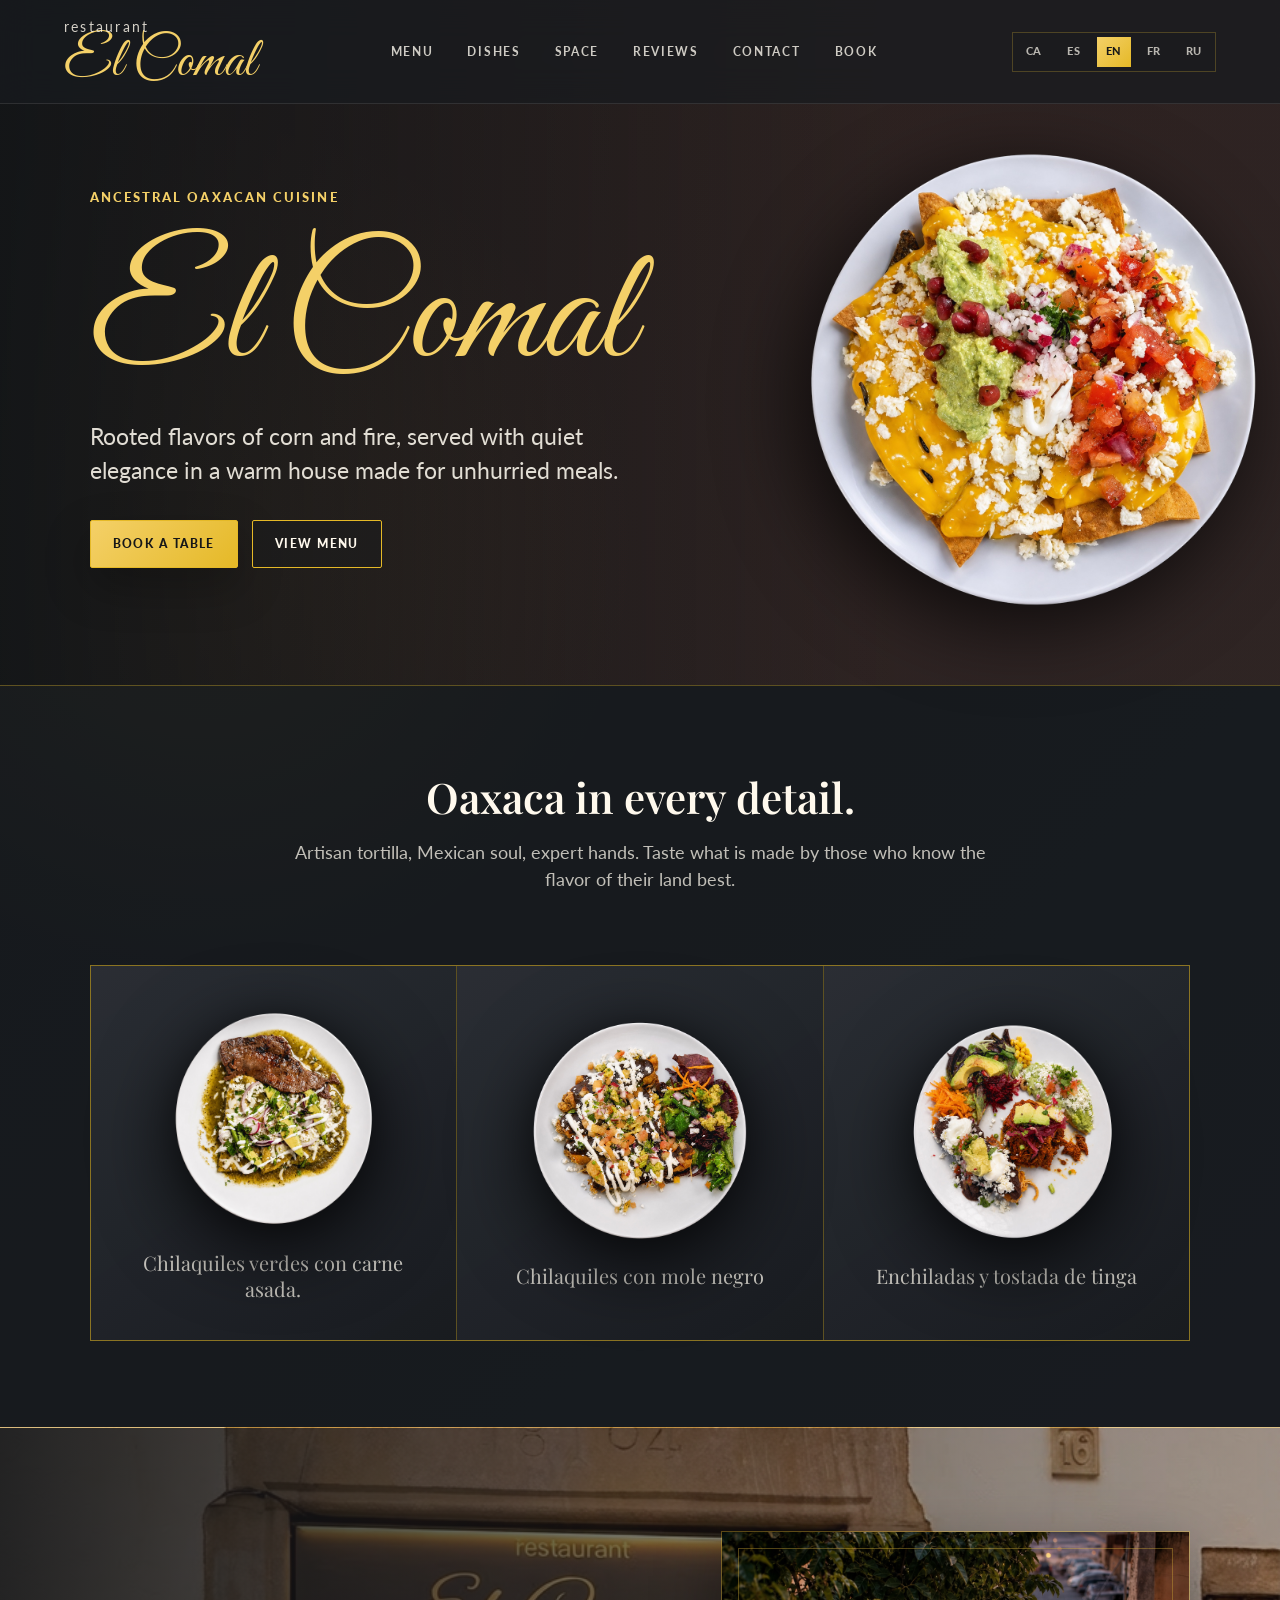
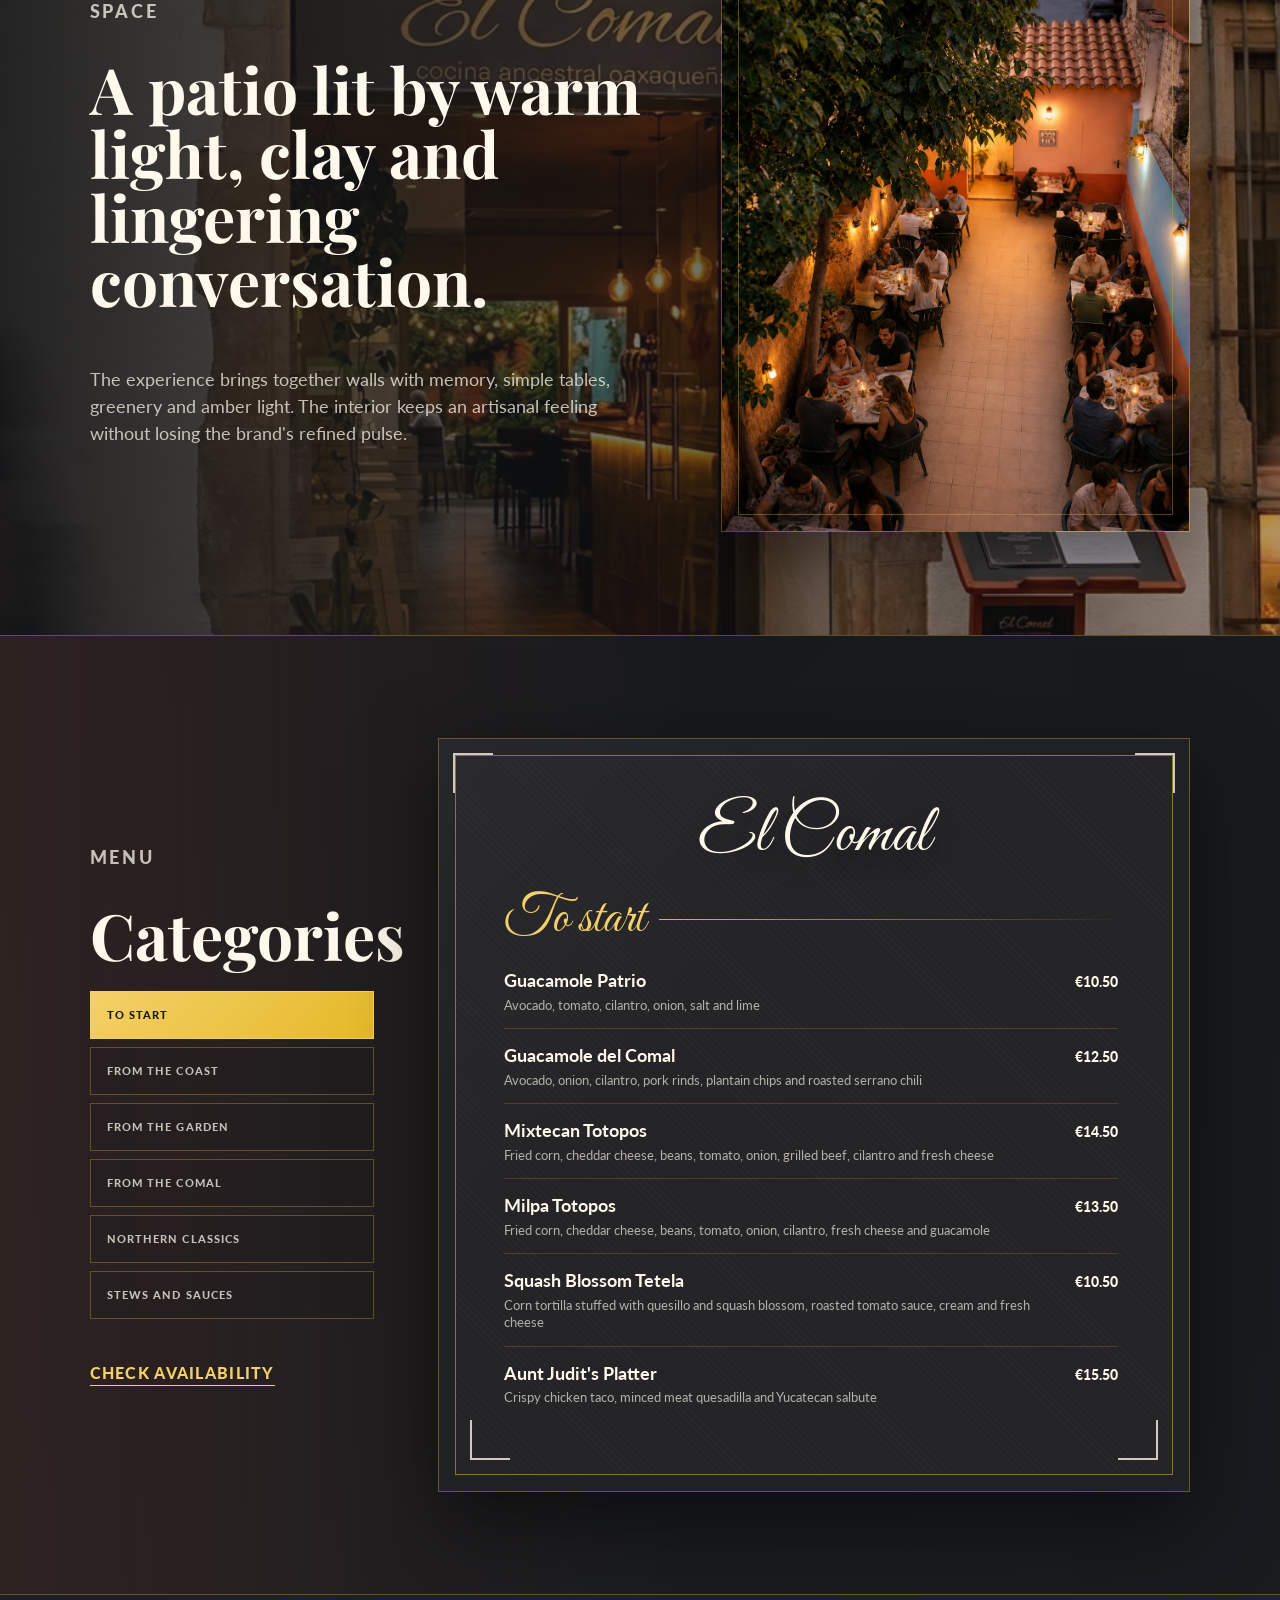
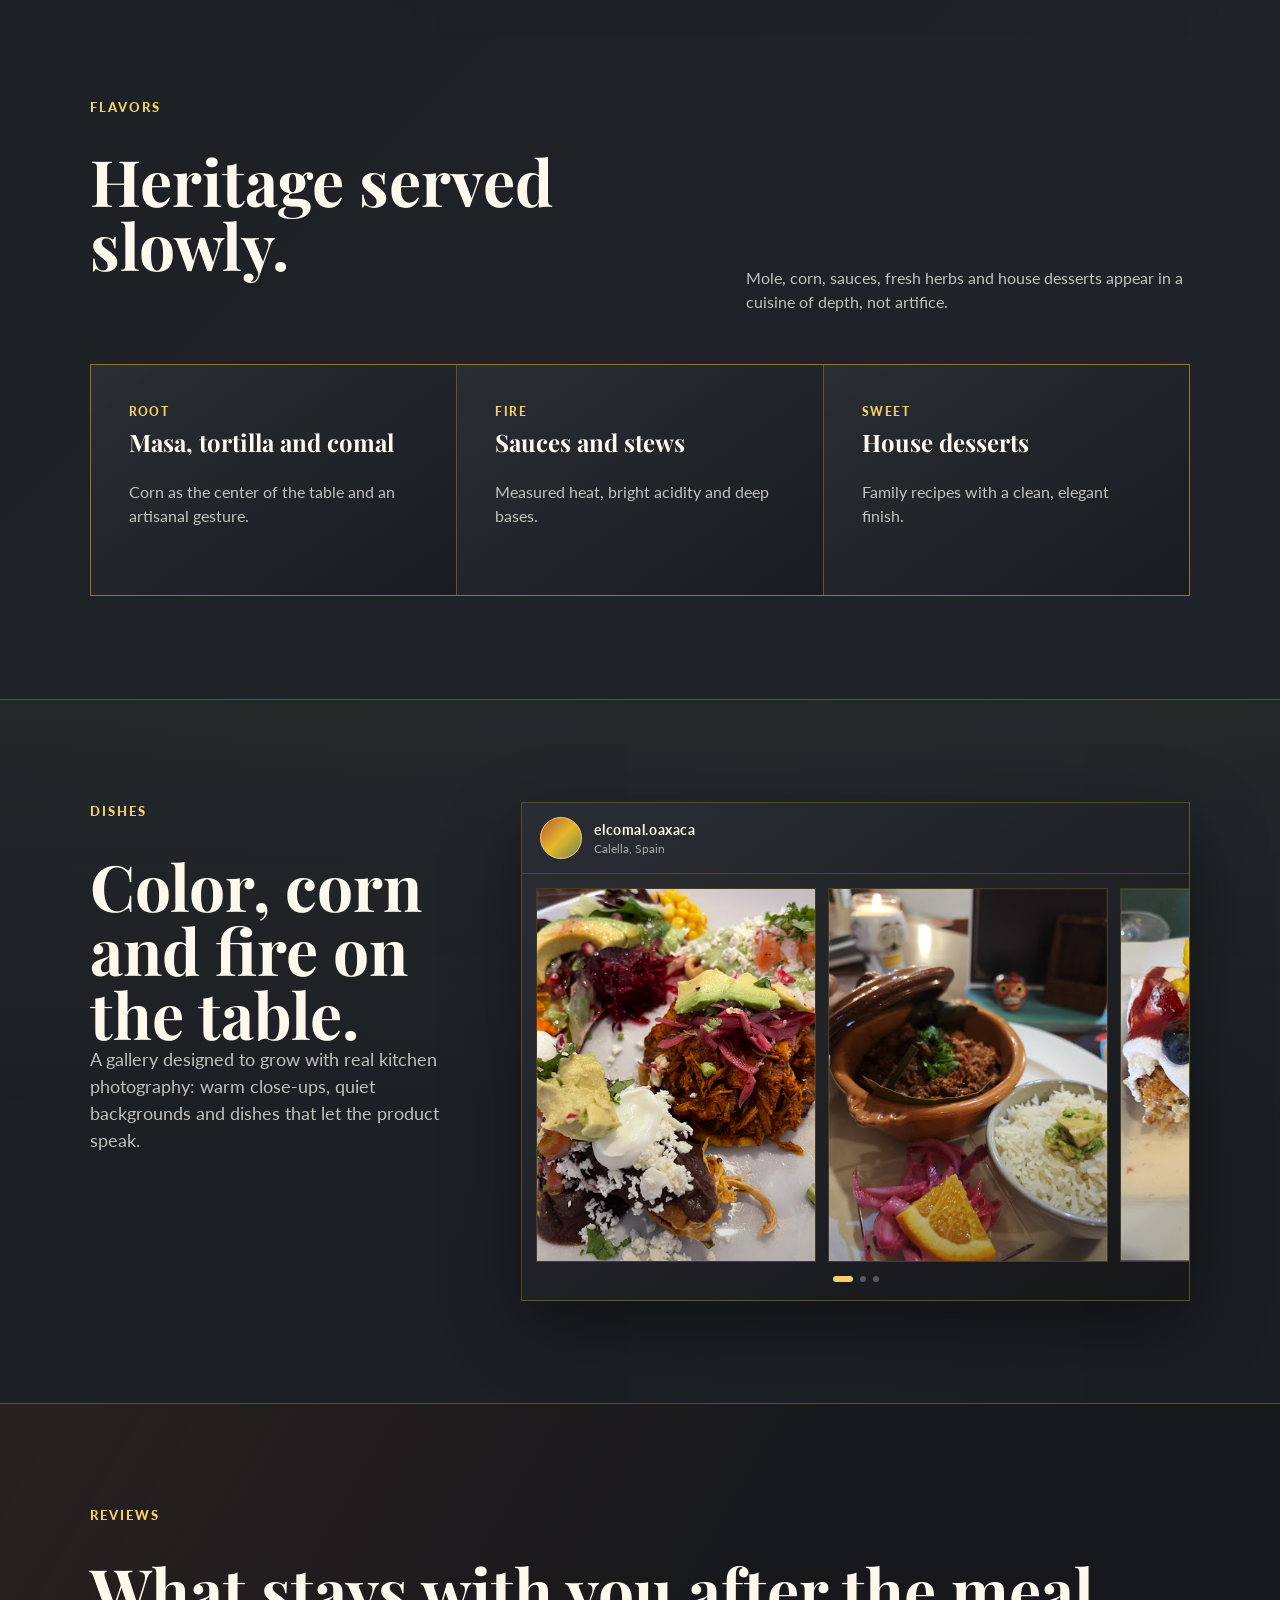
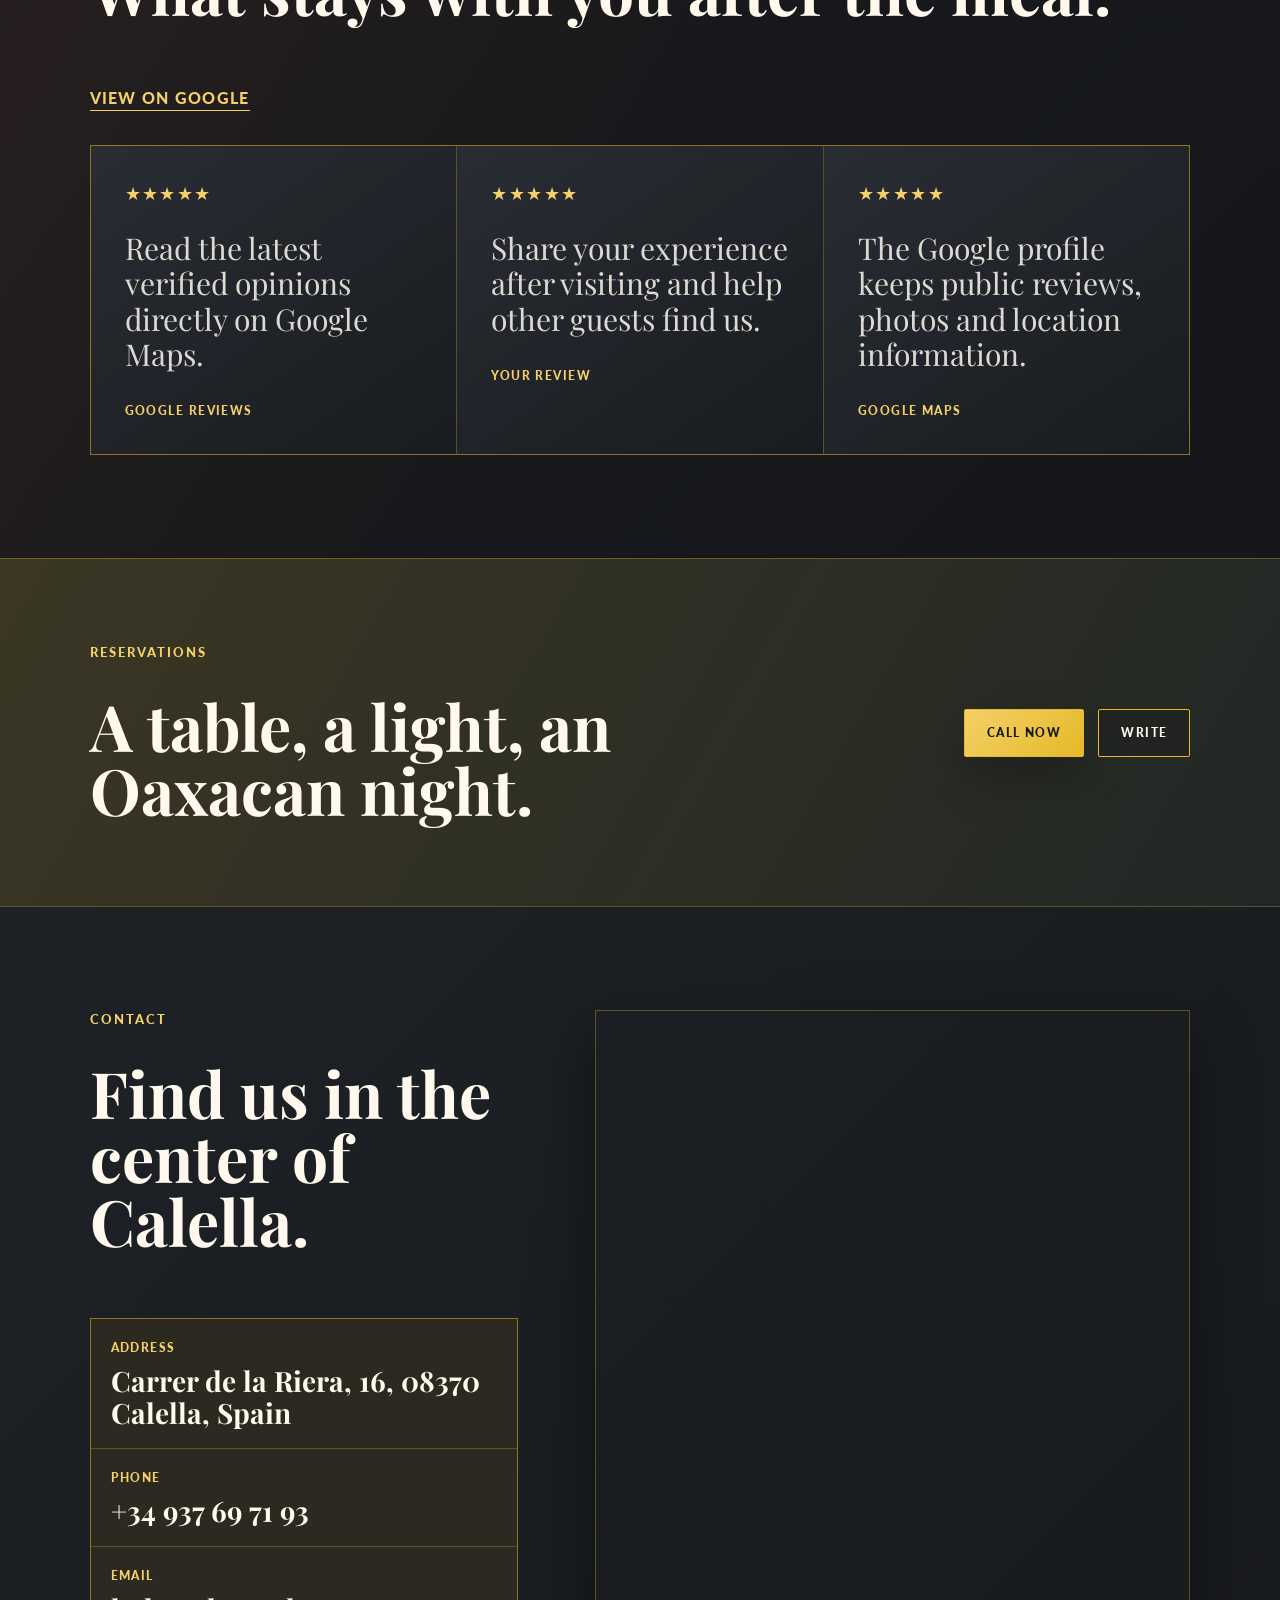
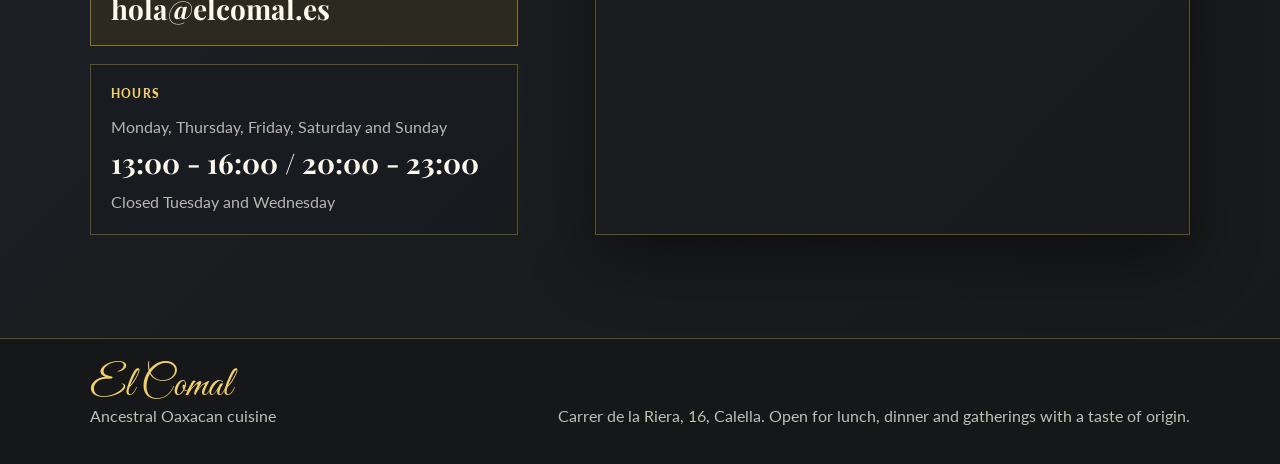
==== commit 0c361fd6: "refactor(i18n): update intro section structure and translations - Replaced `mark`, `copy`, and `head" ====
--- a/index.html
+++ b/index.html
@@ -58,7 +58,10 @@
       </section>
 
       <section class="intro-band fade-in-up" aria-label="Brand promise">
-        <h2 class="intro-band-heading" data-i18n="intro.heading">Oaxaca en cada detalle. Tortilla artesana, alma mexicana, manos expertas. Prueba lo hecho por quién mejor conoce el sabor de su tierra.</h2>
+        <div class="intro-header">
+          <h2 class="intro-band-heading" data-i18n="intro.title">Oaxaca en cada detalle.</h2>
+          <p class="intro-band-copy" data-i18n="intro.copy">Tortilla artesana, alma mexicana, manos expertas. Prueba lo hecho por quién mejor conoce el sabor de su tierra.</p>
+        </div>
         <div class="intro-mark">
           <div class="intro-dish">
             <img src="assets/dish1.png" alt="Chilaquiles verdes con carne asada" loading="lazy" />
--- a/styles.css
+++ b/styles.css
@@ -352,41 +352,76 @@
 .intro-mark {
   display: grid;
   grid-template-columns: repeat(3, 1fr);
-  gap: clamp(16px, 3vw, 32px);
+  gap: 1px;
+  width: 100%;
+  border: 1px solid var(--line);
+  background: var(--line);
+  margin-top: 24px;
 }
 
 .intro-dish {
   display: flex;
   flex-direction: column;
-  gap: 12px;
+  gap: 16px;
   text-align: center;
+  padding: clamp(24px, 4vw, 38px);
+  background:
+    linear-gradient(145deg, rgba(43, 46, 53, 0.92), rgba(24, 27, 31, 0.94)),
+    var(--charcoal);
+  transition: transform 300ms ease, background 300ms ease;
+  justify-content: center;
+  align-items: center;
+}
+
+.intro-dish:hover {
+  transform: translateY(-4px);
+  background:
+    linear-gradient(145deg, rgba(50, 54, 62, 0.95), rgba(24, 27, 31, 0.98)),
+    var(--charcoal);
+  z-index: 1;
 }
 
 .intro-dish img {
-  height: clamp(200px, 22vw, 320px);
+  height: clamp(160px, 18vw, 240px);
   width: auto;
   margin: 0 auto;
-  filter: drop-shadow(0 30px 60px rgba(0, 0, 0, 0.85)) drop-shadow(0 8px 20px rgba(0, 0, 0, 0.6));
+  filter: drop-shadow(0 20px 40px rgba(0, 0, 0, 0.6)) drop-shadow(0 6px 16px rgba(0, 0, 0, 0.4));
   display: block;
+  transition: transform 300ms ease;
+}
+
+.intro-dish:hover img {
+  transform: scale(1.05);
 }
 
 .intro-dish-label {
   color: var(--cream);
   font-family: "Playfair Display", Georgia, serif;
-  font-size: clamp(14px, 1.6vw, 18px);
+  font-size: clamp(16px, 1.8vw, 20px);
   line-height: 1.3;
   margin: 0;
 }
 
-.intro-band-heading {
+.intro-header {
   text-align: center;
   max-width: 720px;
   margin: 0 auto clamp(28px, 4vw, 48px);
+}
+
+.intro-band-heading {
   color: var(--cream);
   font-family: "Playfair Display", Georgia, serif;
-  font-size: clamp(22px, 3vw, 34px);
-  line-height: 1.3;
+  font-size: clamp(28px, 4vw, 42px);
+  line-height: 1.2;
   font-weight: 600;
+  margin: 0 0 16px;
+}
+
+.intro-band-copy {
+  color: rgba(247, 243, 233, 0.76);
+  font-size: clamp(16px, 1.8vw, 18px);
+  line-height: 1.5;
+  margin: 0;
 }
 
 .intro-band p,
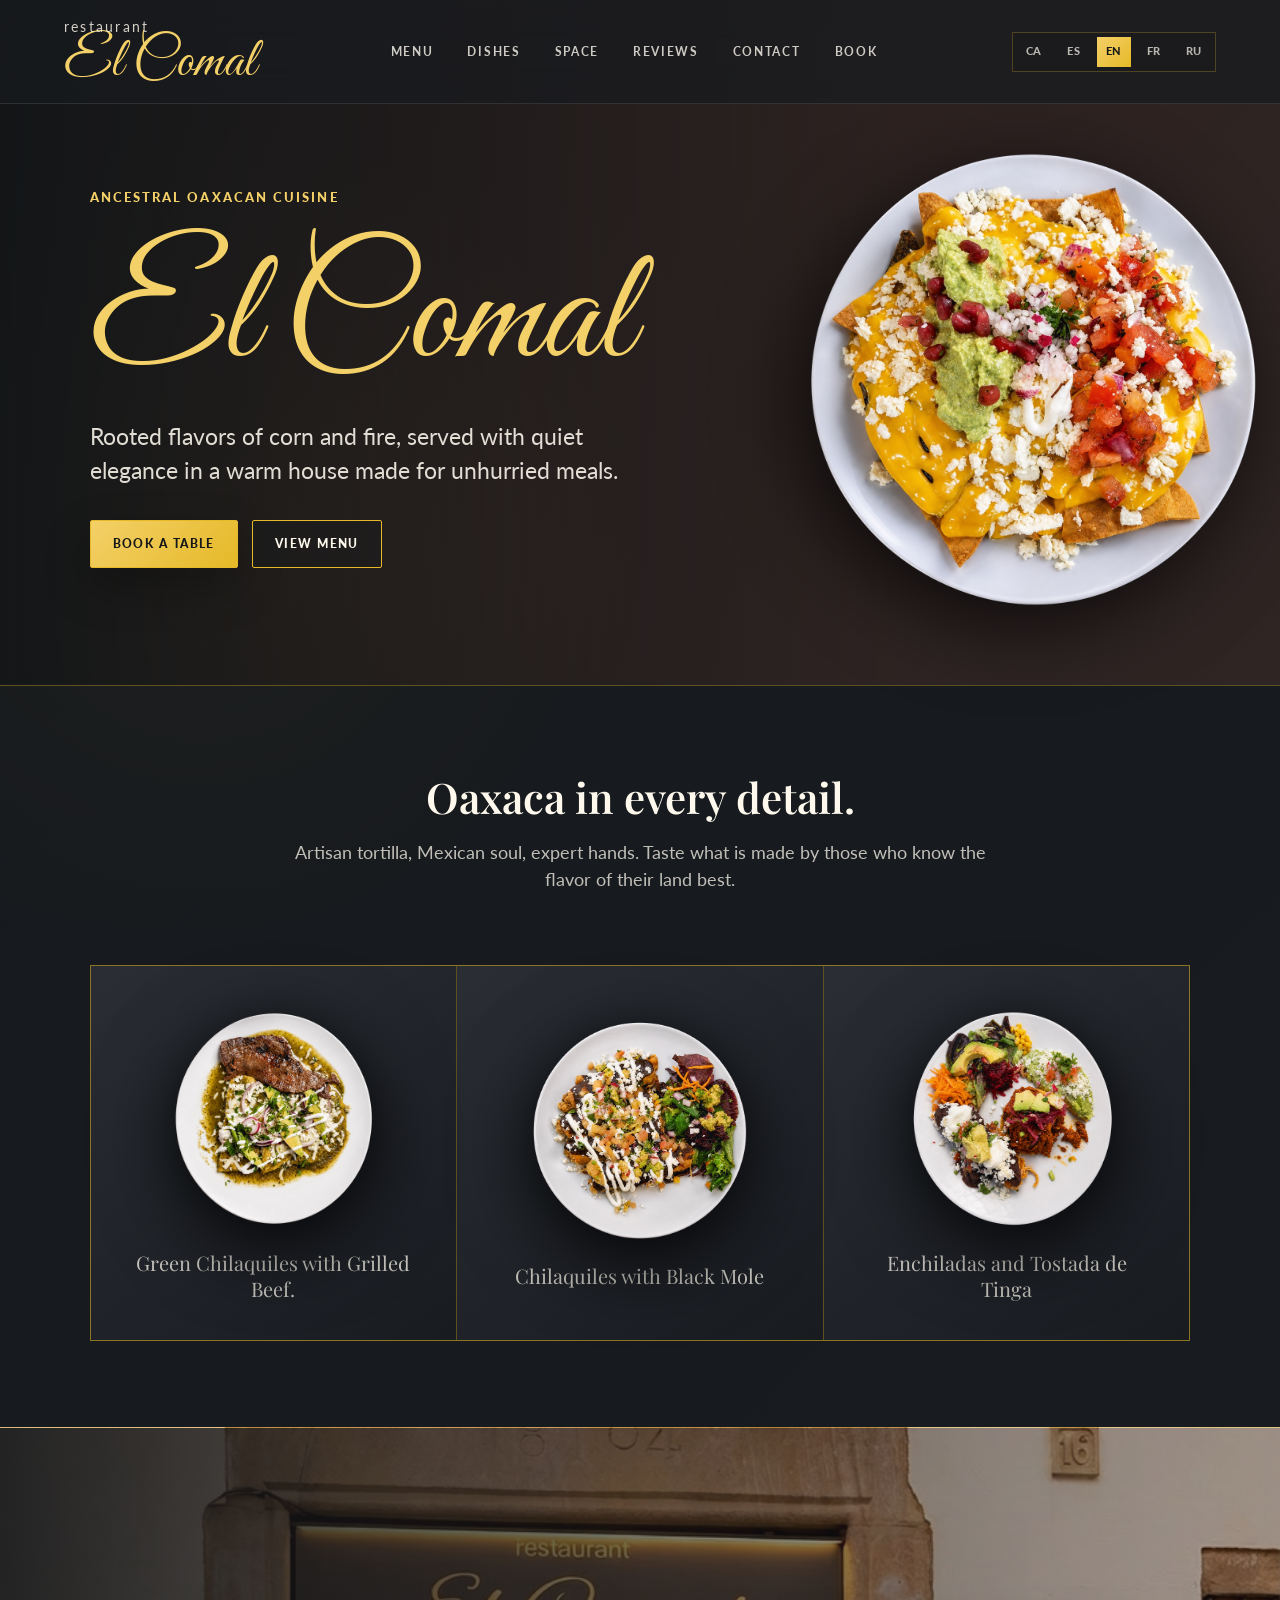
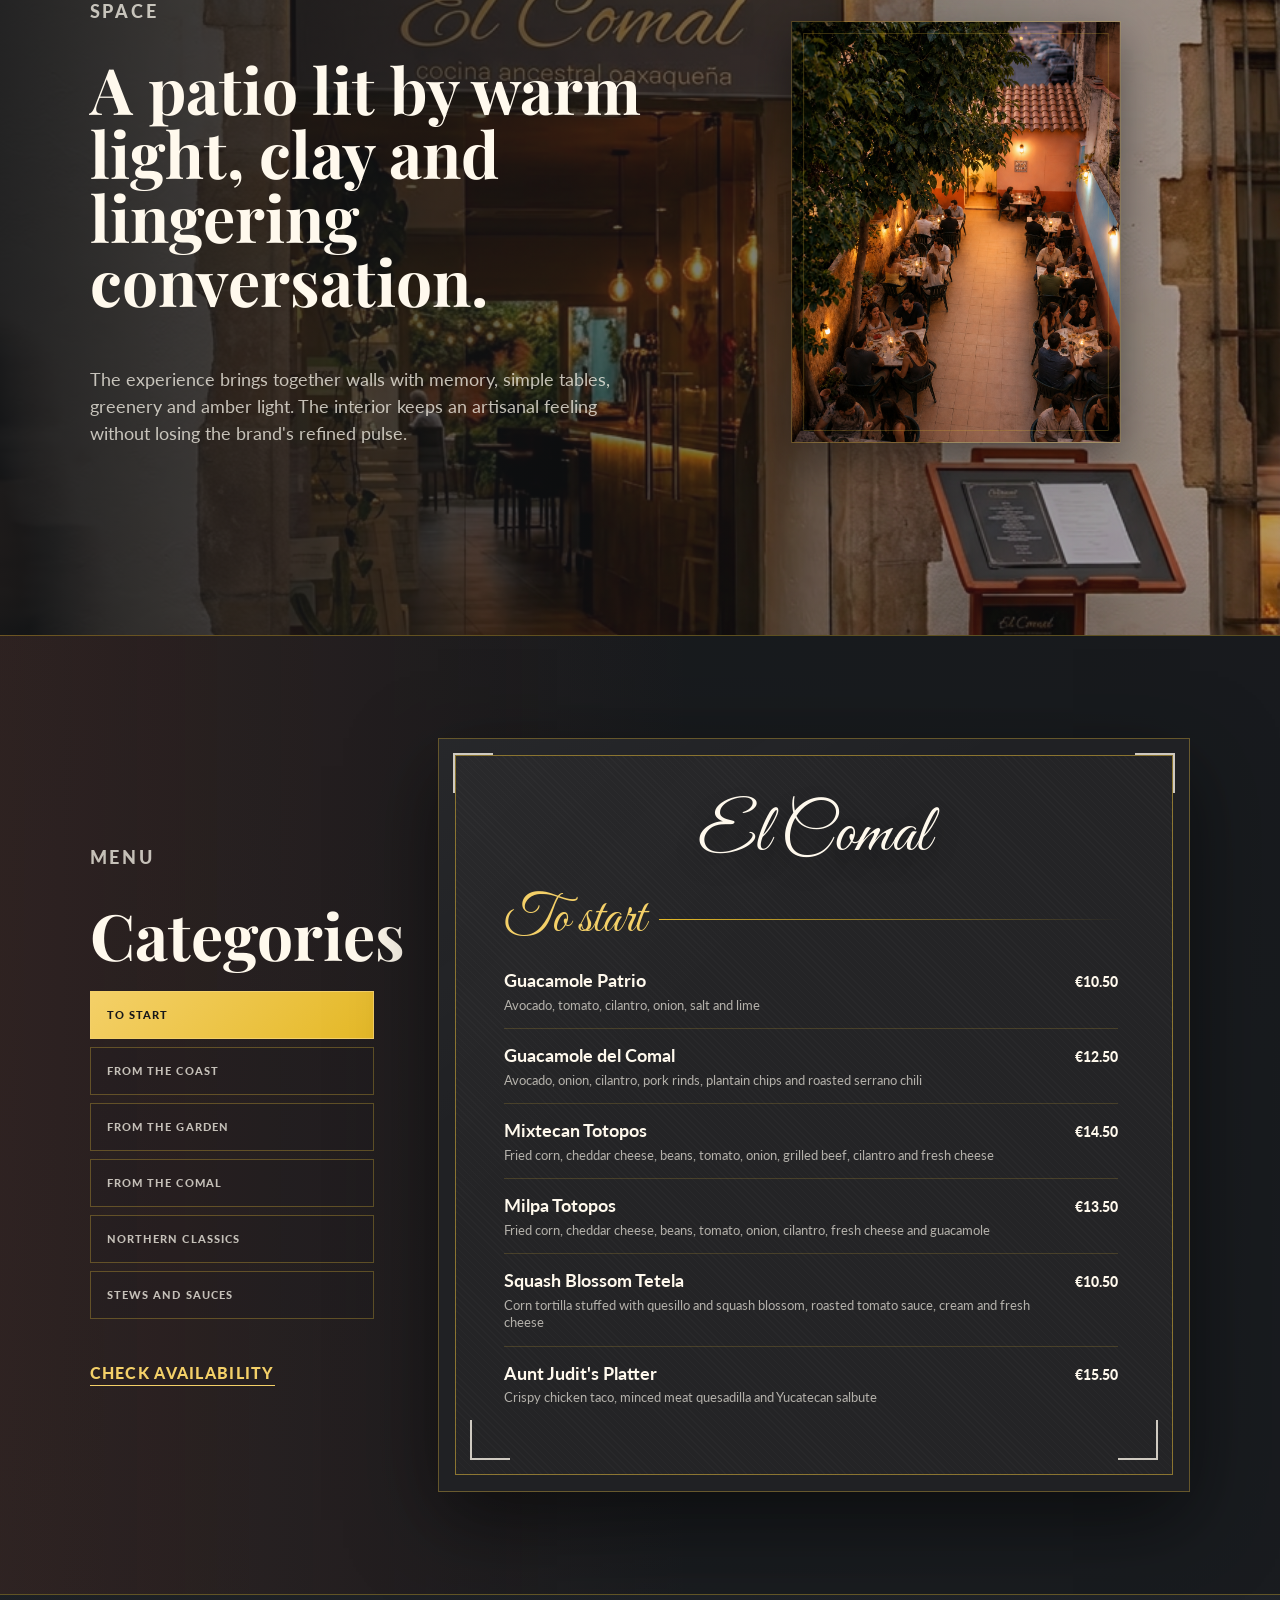
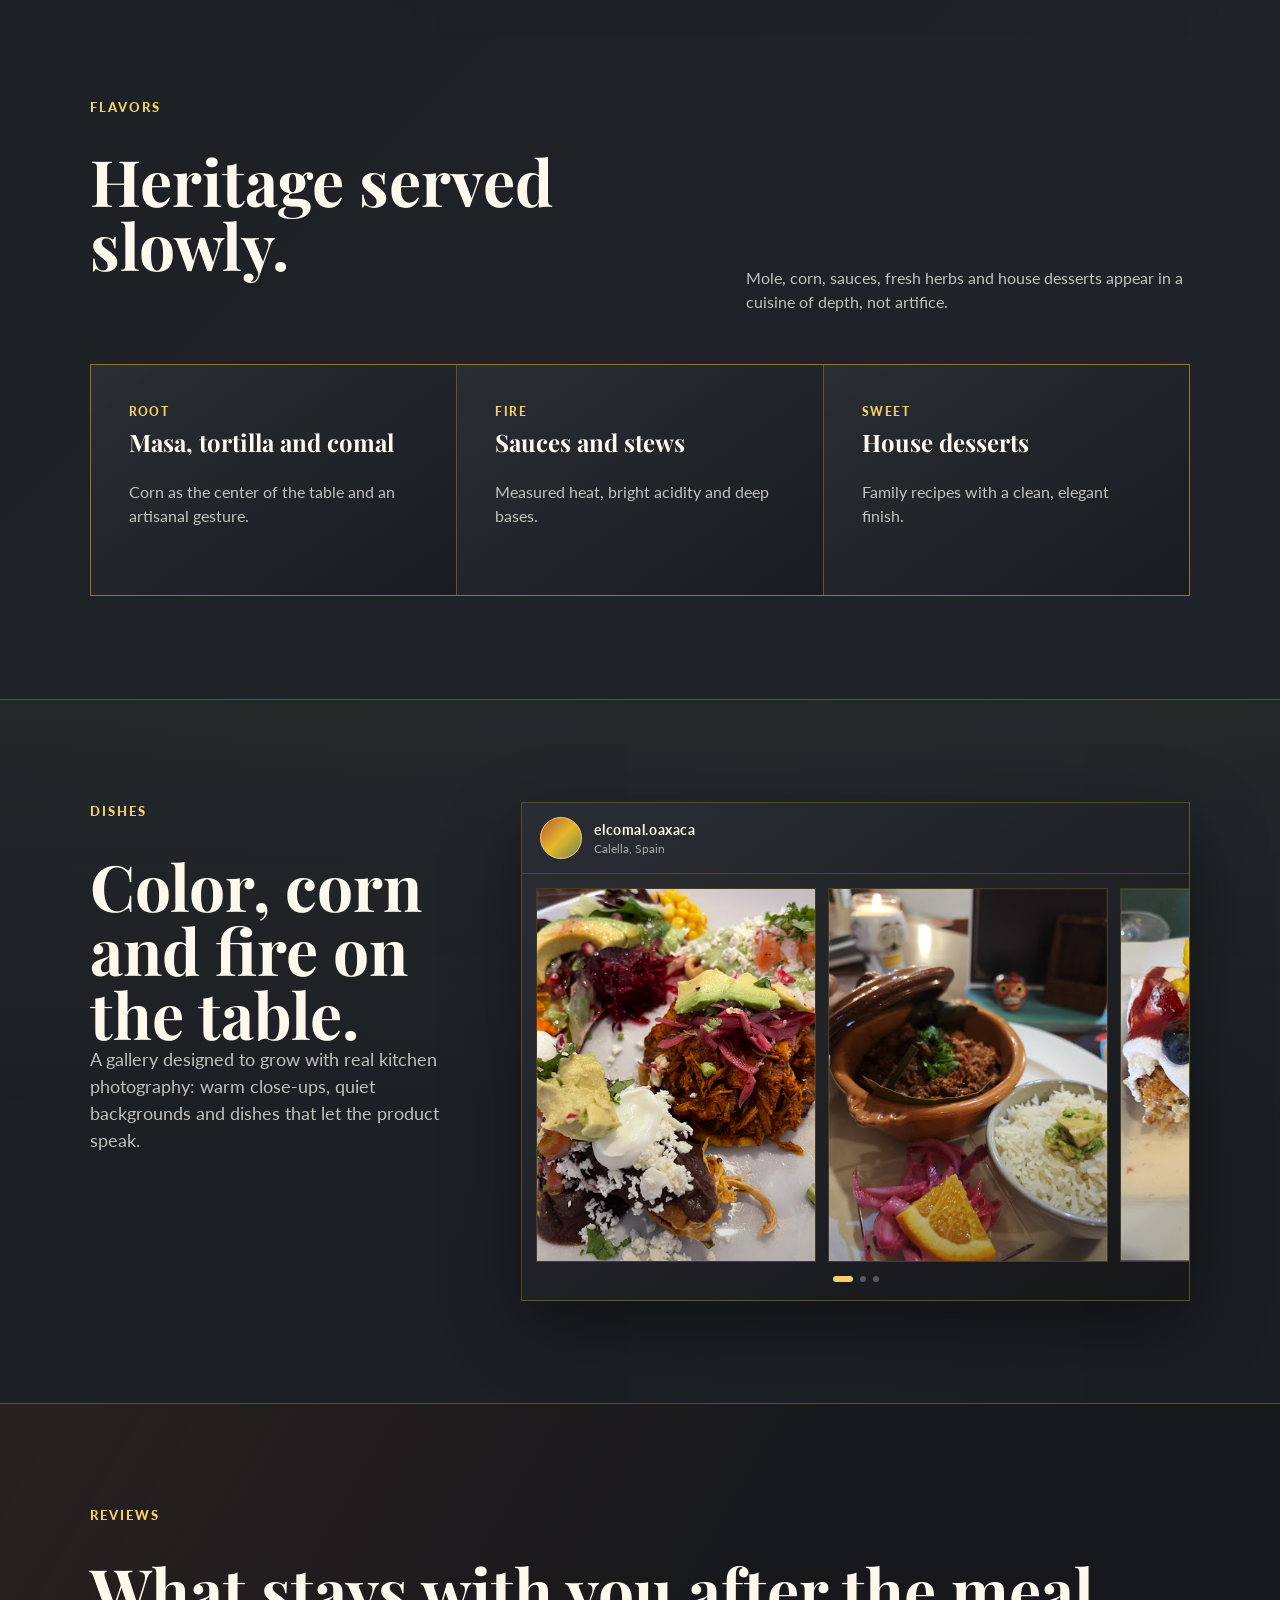
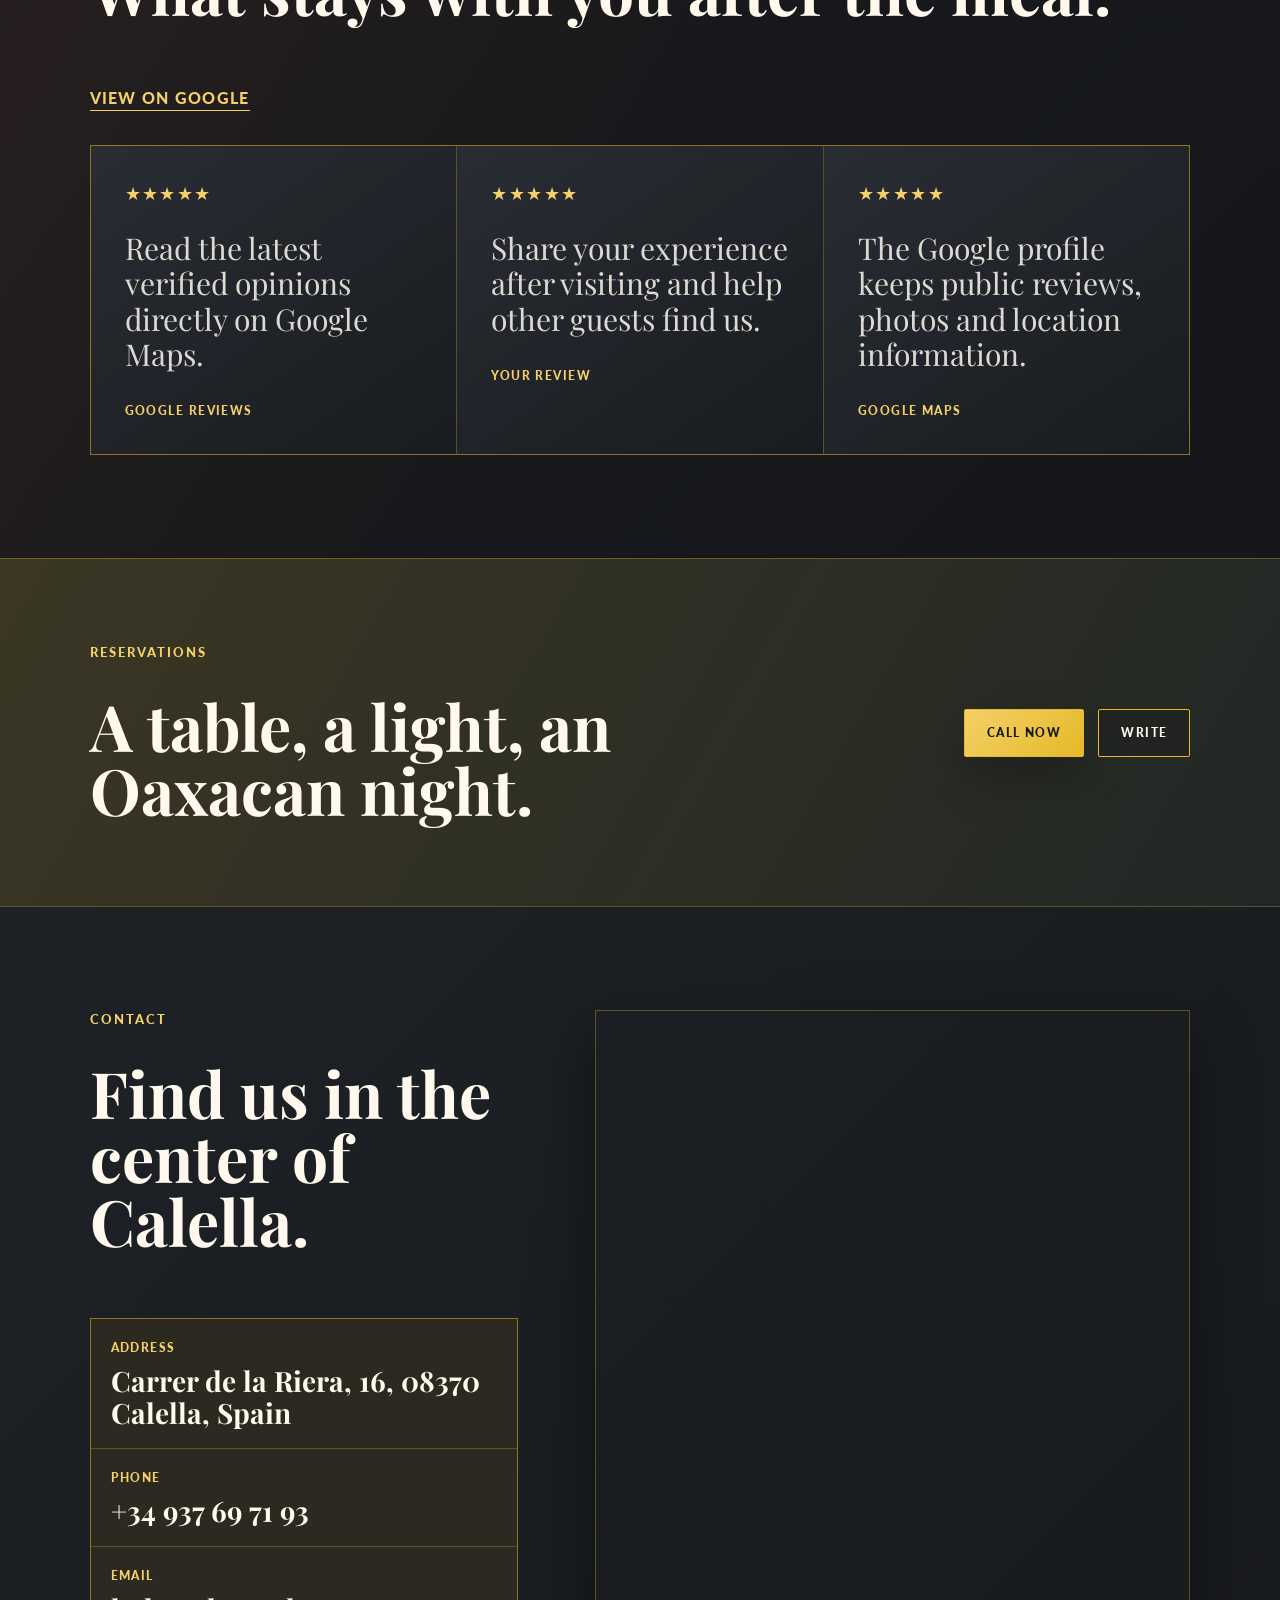
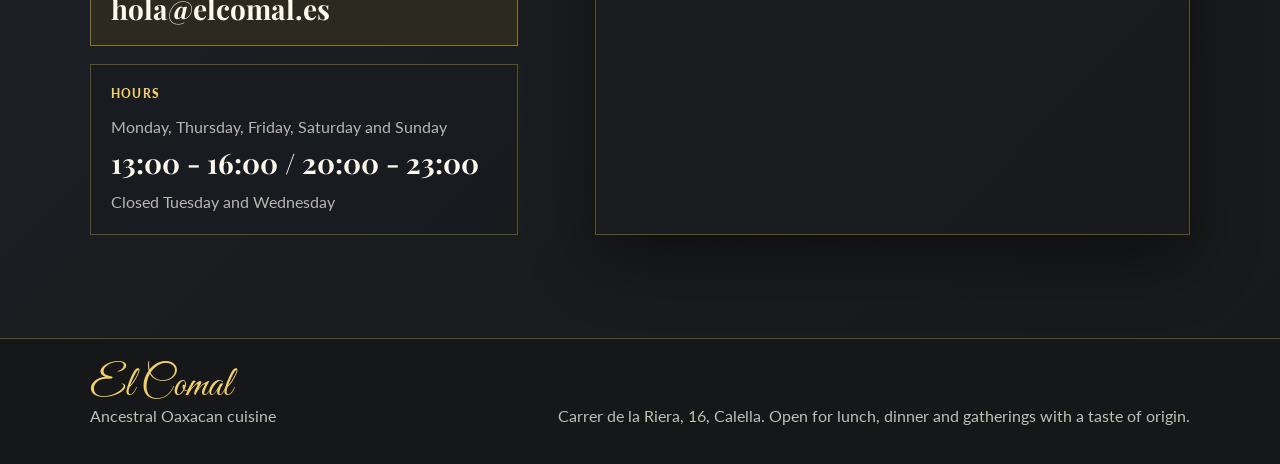
==== commit 4e16606f: "feat(i18n): Add localized dish names to intro and improve image panel - Introduce dishes translation" ====
--- a/index.html
+++ b/index.html
@@ -65,15 +65,15 @@
         <div class="intro-mark">
           <div class="intro-dish">
             <img src="assets/dish1.png" alt="Chilaquiles verdes con carne asada" loading="lazy" />
-            <p class="intro-dish-label">Chilaquiles verdes con carne asada.</p>
+            <p class="intro-dish-label" data-i18n="intro.dishes.dish1">Chilaquiles verdes con carne asada.</p>
           </div>
           <div class="intro-dish">
             <img src="assets/dish2.png" alt="Chilaquiles con mole negro" loading="lazy" />
-            <p class="intro-dish-label">Chilaquiles con mole negro</p>
+            <p class="intro-dish-label" data-i18n="intro.dishes.dish2">Chilaquiles con mole negro</p>
           </div>
           <div class="intro-dish">
             <img src="assets/dish3.png" alt="Enchiladas y tostada de tinga" loading="lazy" />
-            <p class="intro-dish-label">Enchiladas y tostada de tinga</p>
+            <p class="intro-dish-label" data-i18n="intro.dishes.dish3">Enchiladas y tostada de tinga</p>
           </div>
         </div>
       </section>
@@ -88,7 +88,9 @@
           </p>
         </div>
         <figure class="image-panel">
-          <img src="assets/interior.png" alt="Patio interior de El Comal con mesas, arboles y luz calida" loading="lazy" />
+          <div class="image-panel-inner">
+            <img src="assets/interior.png" alt="Patio interior de El Comal con mesas, arboles y luz calida" loading="lazy" />
+          </div>
         </figure>
       </section>
 
--- a/styles.css
+++ b/styles.css
@@ -513,16 +513,31 @@
   z-index: 1;
   margin: 0;
   overflow: hidden;
+  display: flex;
+  align-items: center;
+  justify-content: center;
+}
+
+.image-panel-inner {
+  position: relative;
+  width: 100%;
   border: 1px solid var(--line);
   box-shadow: 0 24px 60px var(--shadow);
-}
-
-.image-panel::after {
+  transform: scale(0.7);
+  transition: transform 400ms cubic-bezier(0.25, 0.46, 0.45, 0.94);
+}
+
+.image-panel-inner::after {
   position: absolute;
   inset: 16px;
   content: "";
   border: 1px solid rgba(212, 175, 55, 0.38);
   pointer-events: none;
+  z-index: 2;
+}
+
+.image-panel:hover .image-panel-inner {
+  transform: scale(1);
 }
 
 .image-panel img {
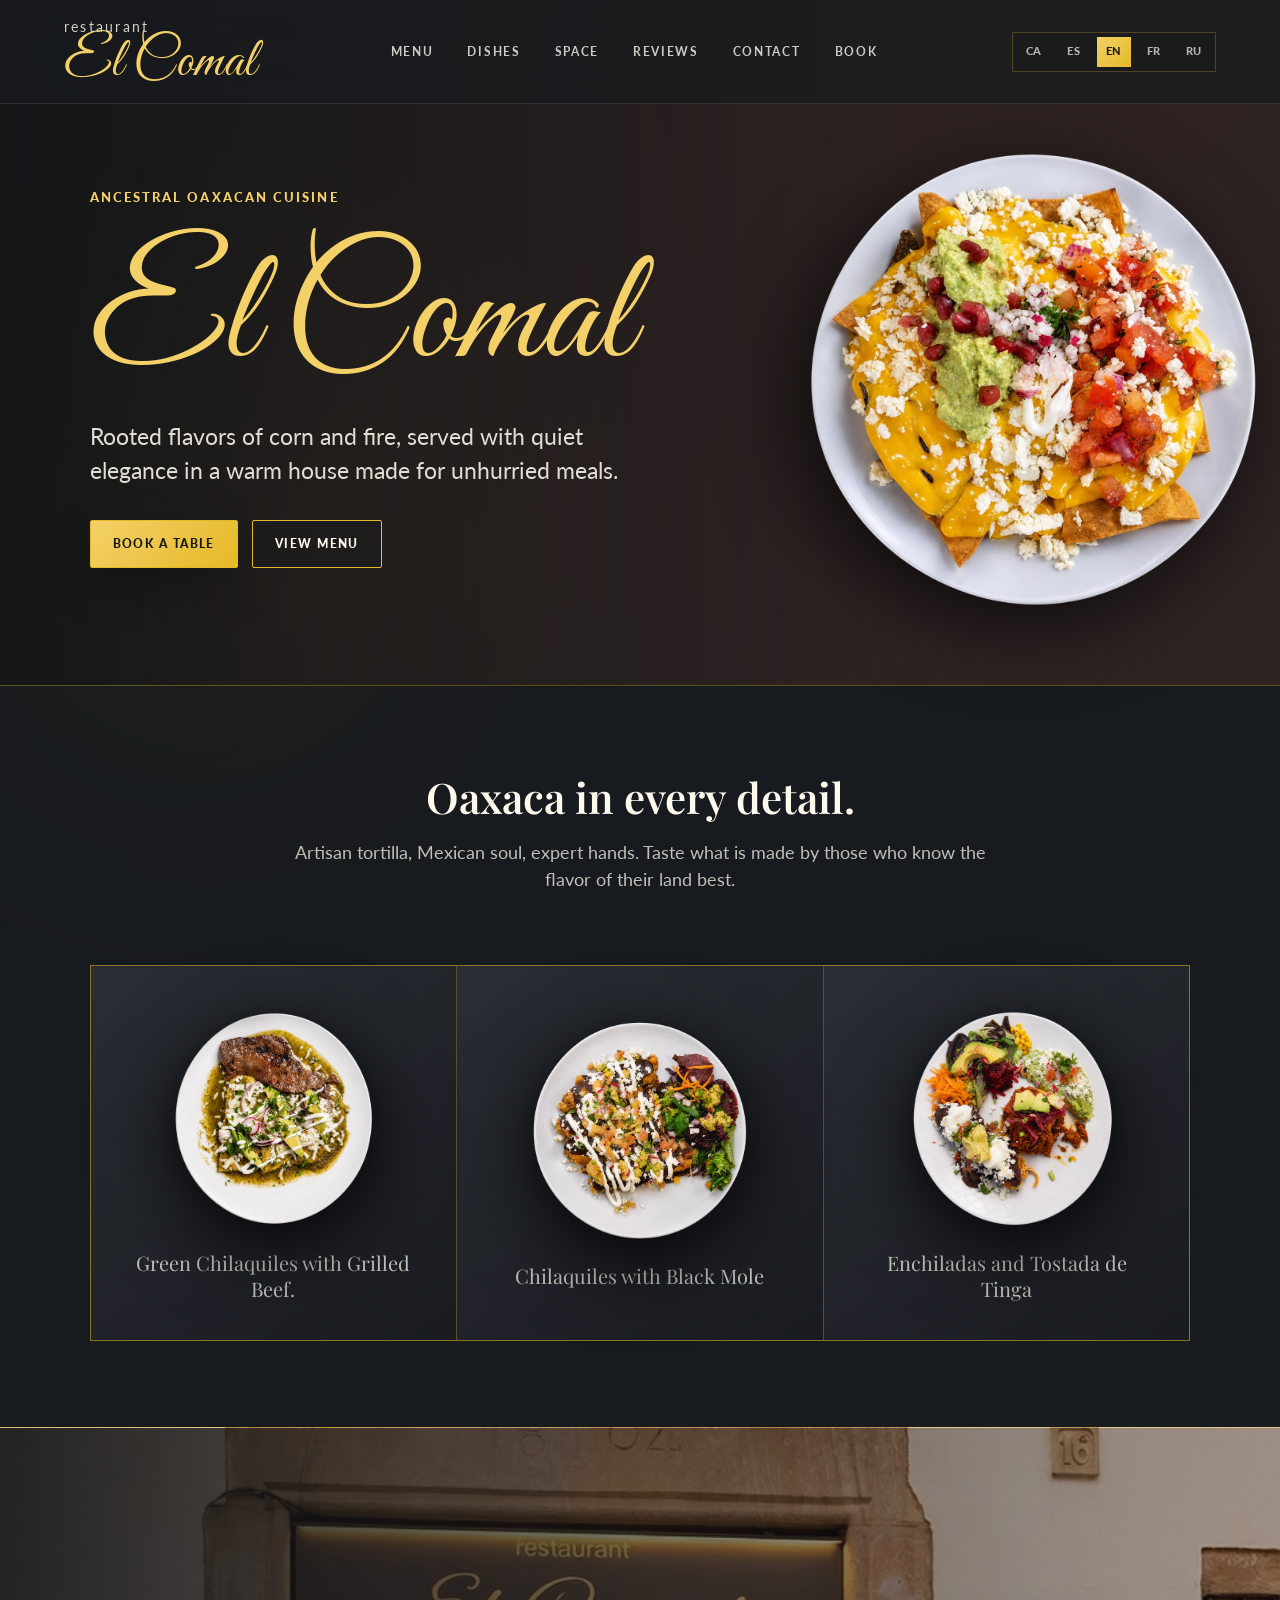
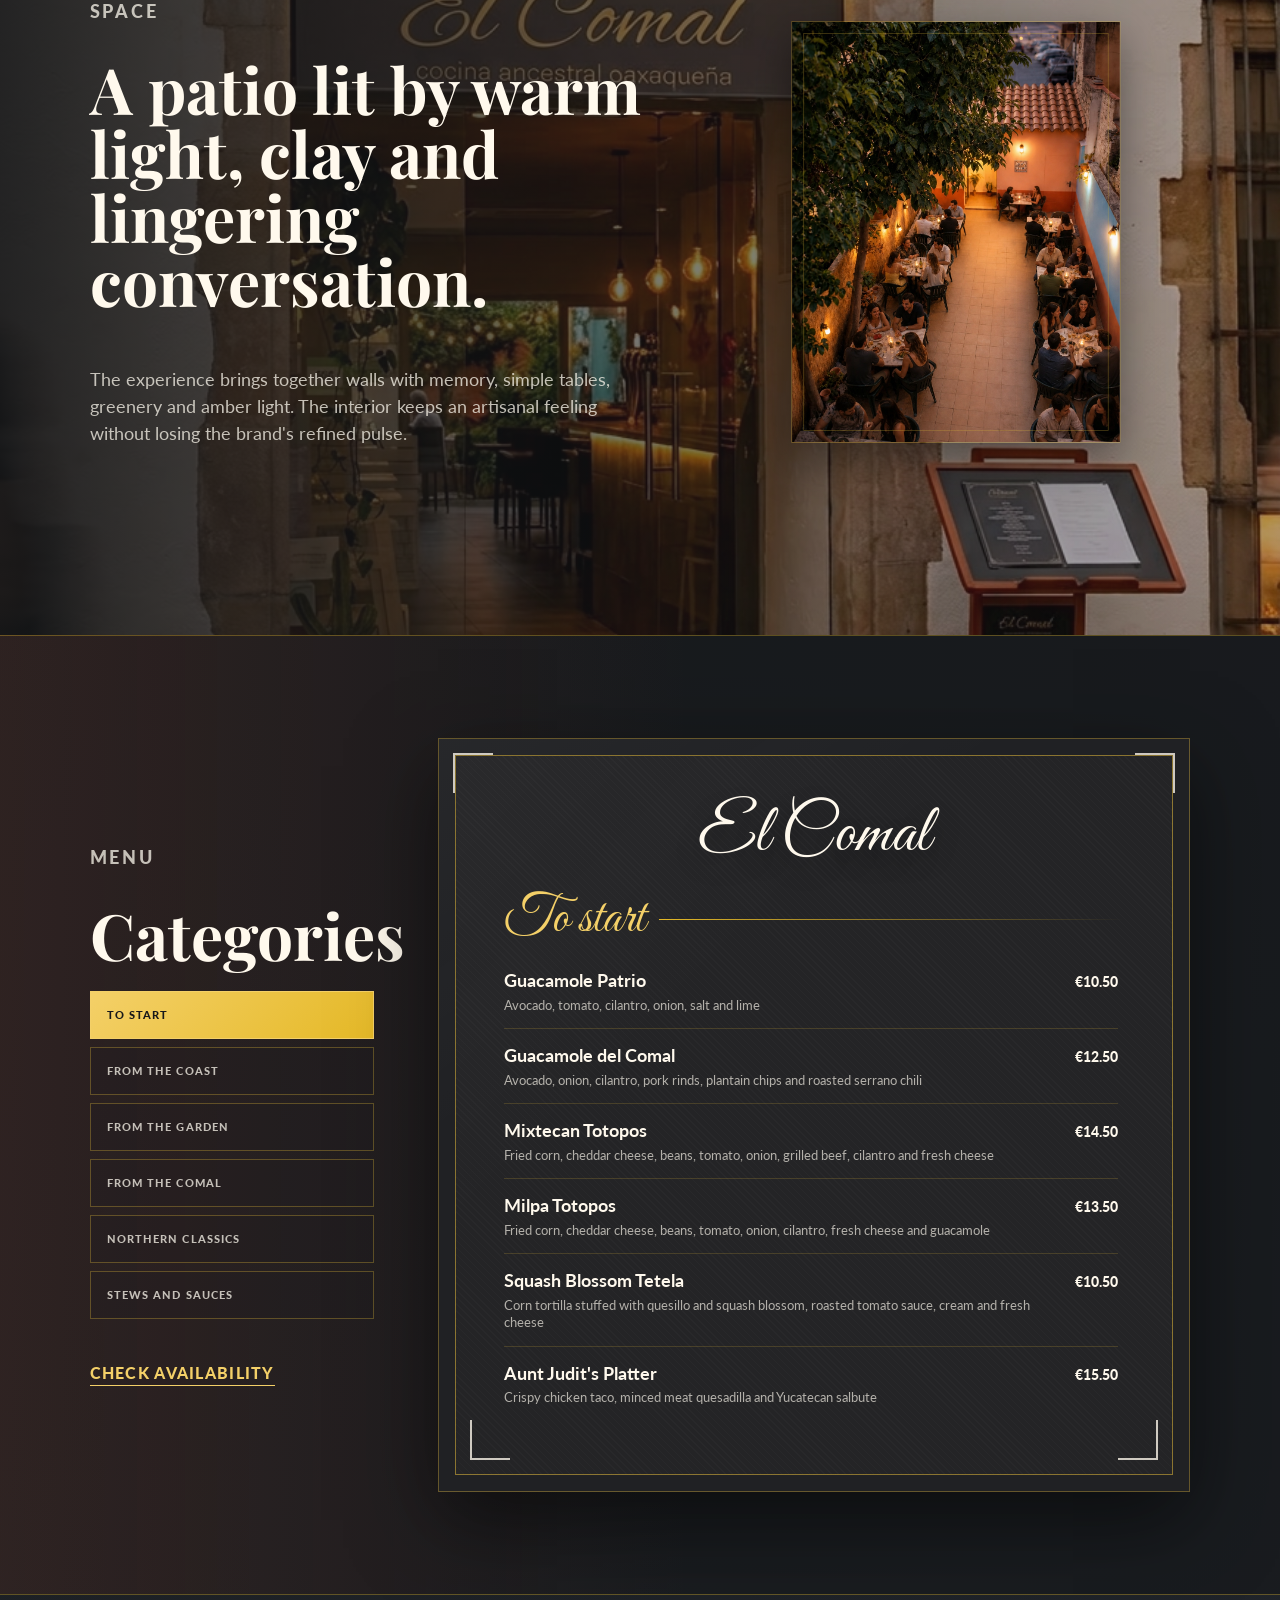
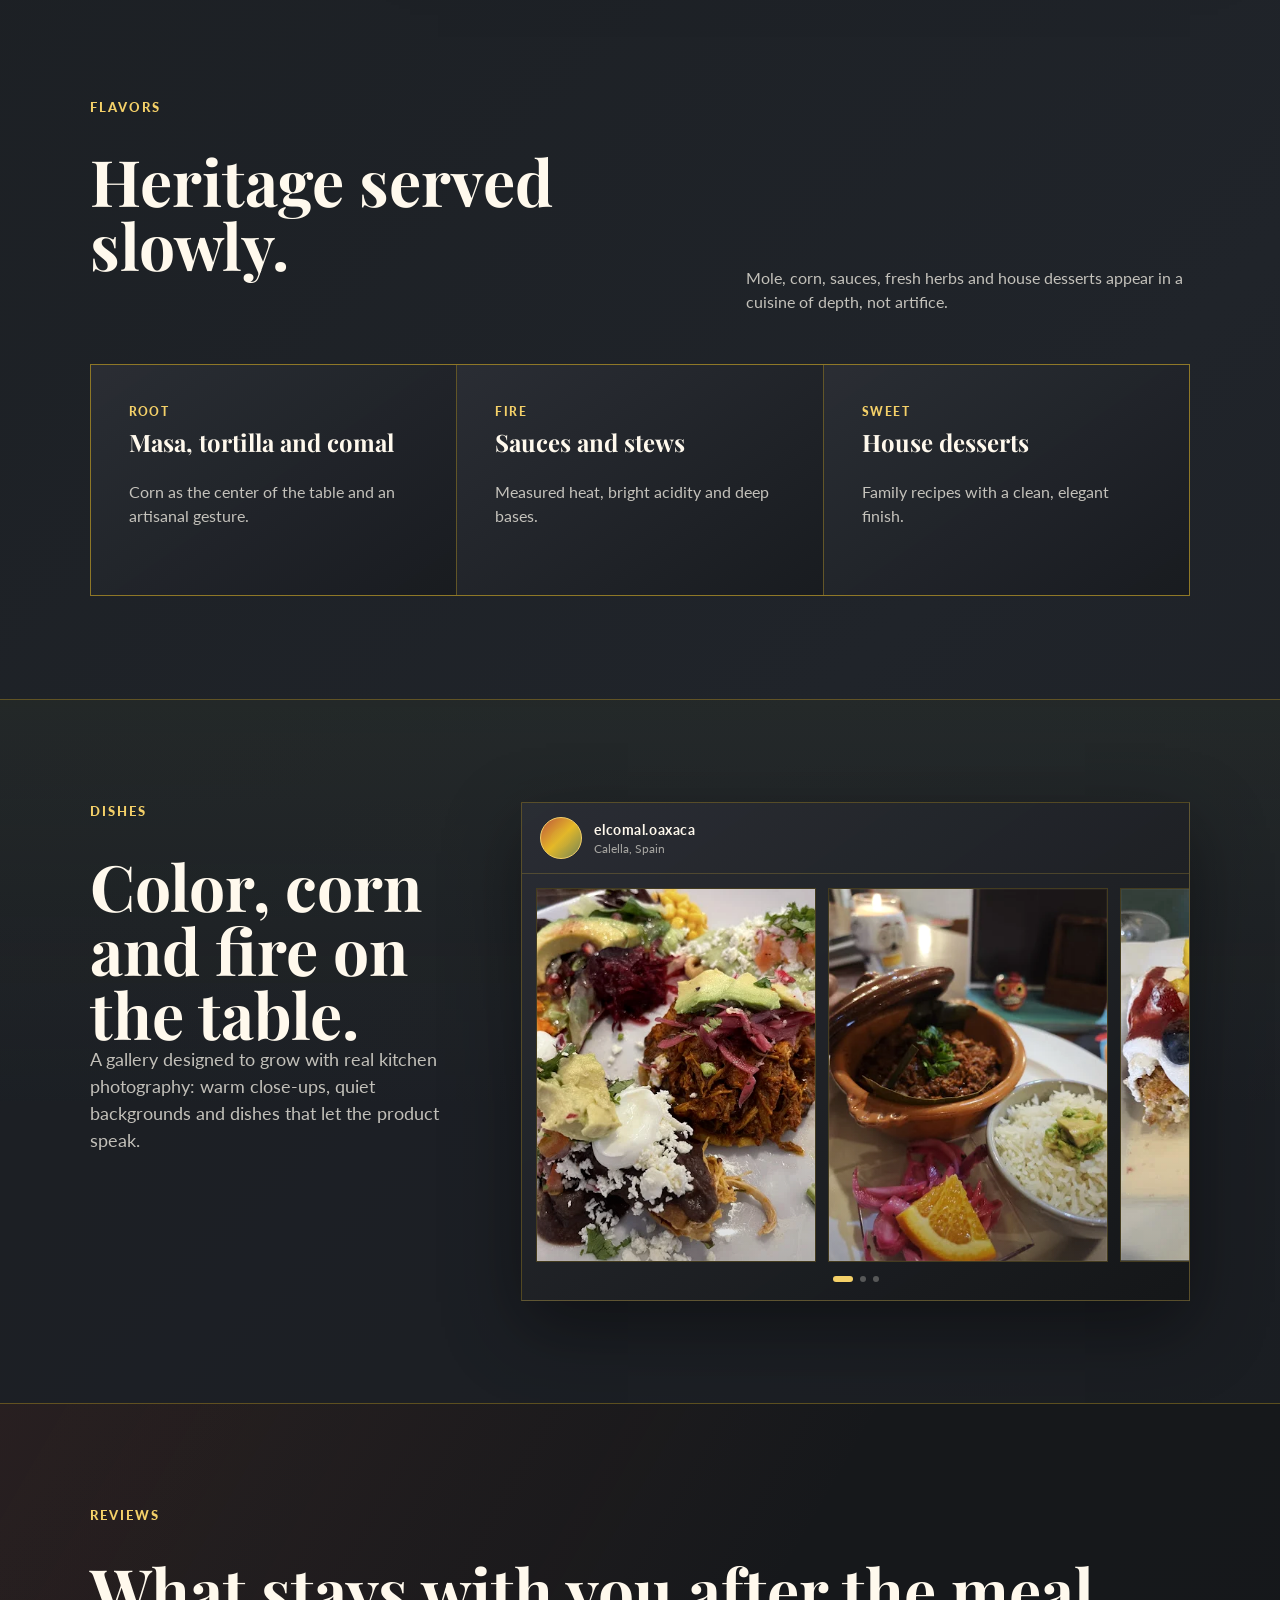
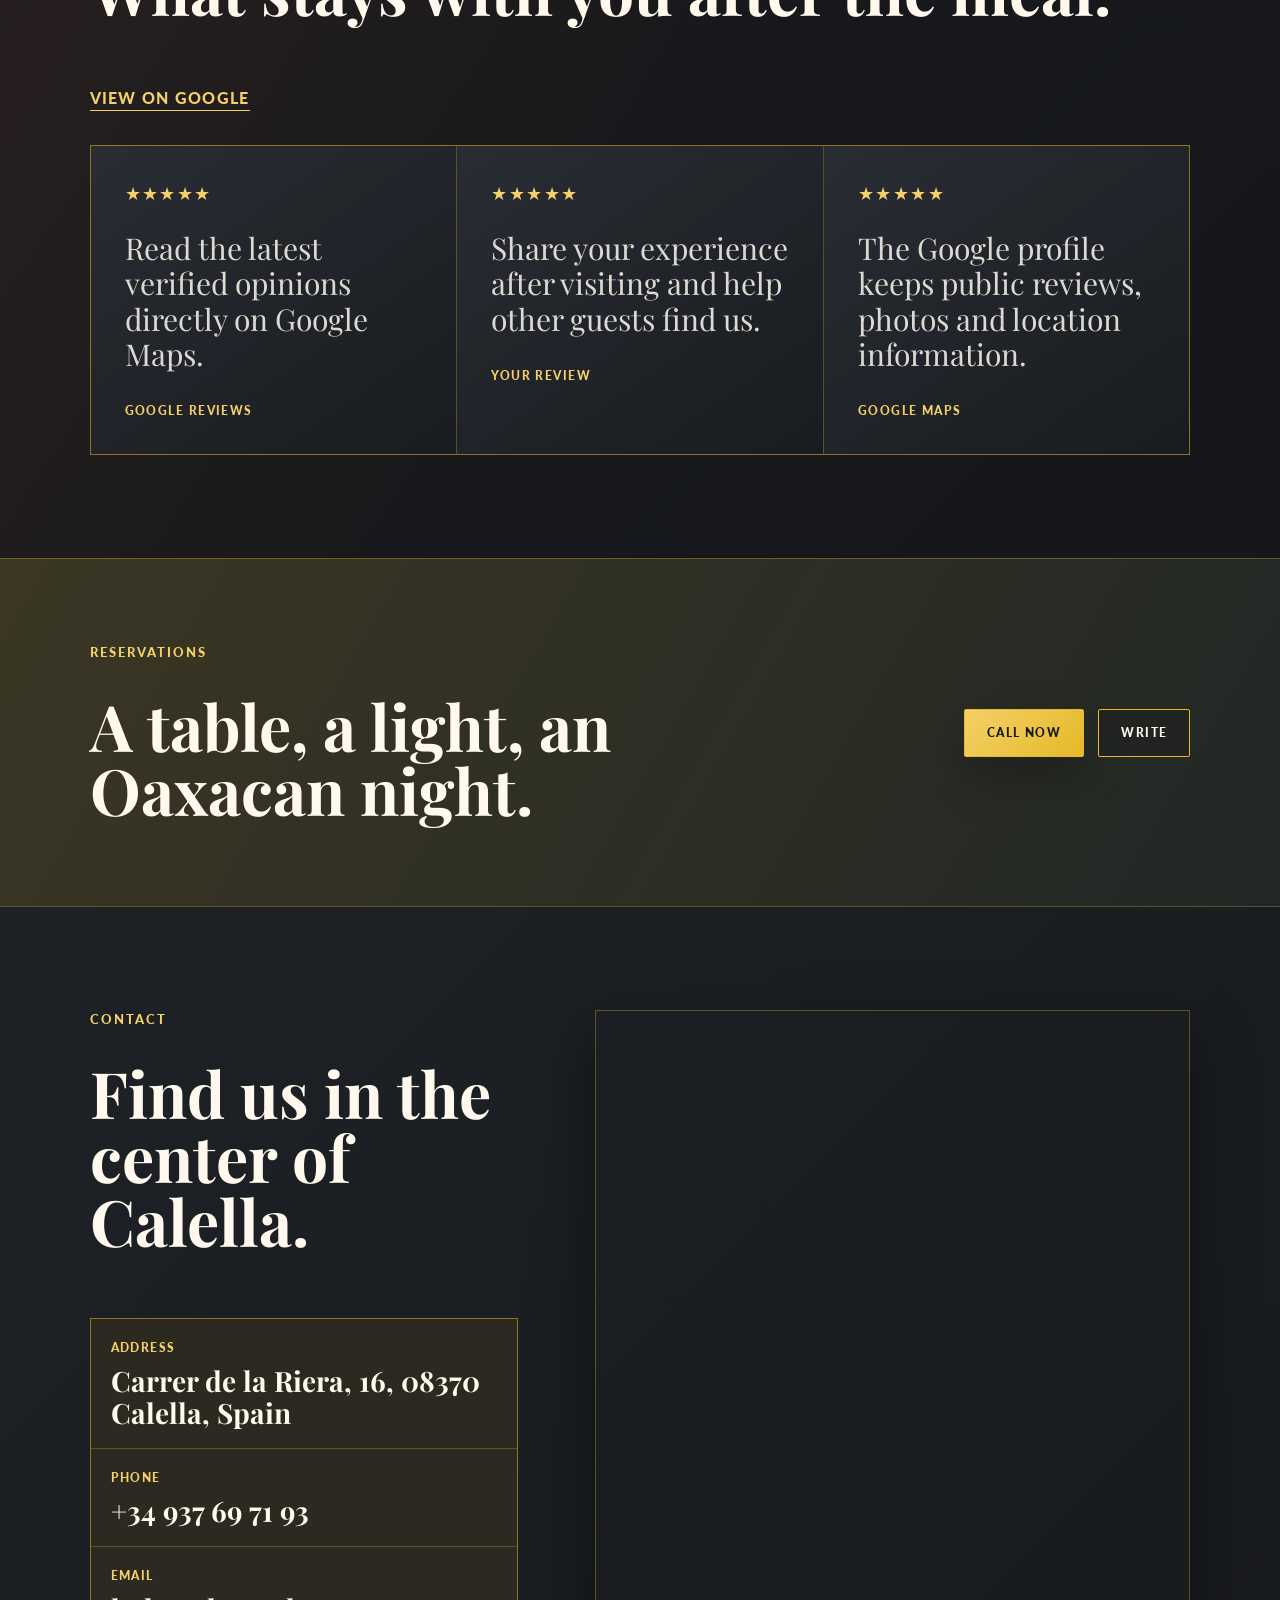
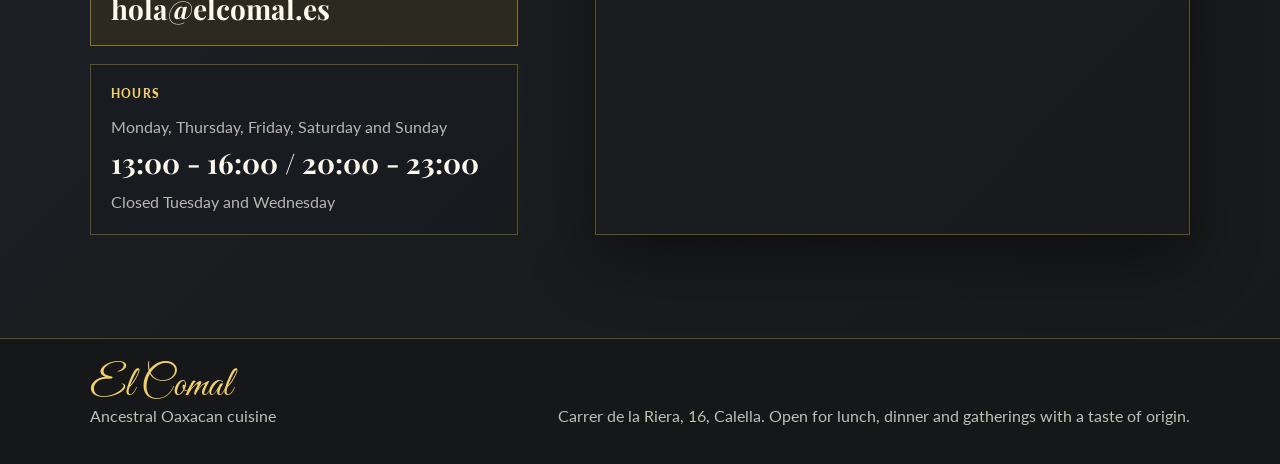
==== commit 3c177262: "perf: convert images to WebP format to improve load performance Updated all image references in inde" ====
--- a/index.html
+++ b/index.html
@@ -54,7 +54,7 @@
             <a class="button button-secondary" href="#menu" data-i18n="hero.viewMenu">Ver menu</a>
           </div>
         </div>
-        <img class="hero-photo" src="assets/nachos_transparent.png" alt="Nachos - firma de la cocina oaxaquena" />
+        <img class="hero-photo" src="assets/nachos_transparent.webp" alt="Nachos - firma de la cocina oaxaquena" />
       </section>
 
       <section class="intro-band fade-in-up" aria-label="Brand promise">
@@ -64,15 +64,15 @@
         </div>
         <div class="intro-mark">
           <div class="intro-dish">
-            <img src="assets/dish1.png" alt="Chilaquiles verdes con carne asada" loading="lazy" />
+            <img src="assets/dish1.webp" alt="Chilaquiles verdes con carne asada" loading="lazy" />
             <p class="intro-dish-label" data-i18n="intro.dishes.dish1">Chilaquiles verdes con carne asada.</p>
           </div>
           <div class="intro-dish">
-            <img src="assets/dish2.png" alt="Chilaquiles con mole negro" loading="lazy" />
+            <img src="assets/dish2.webp" alt="Chilaquiles con mole negro" loading="lazy" />
             <p class="intro-dish-label" data-i18n="intro.dishes.dish2">Chilaquiles con mole negro</p>
           </div>
           <div class="intro-dish">
-            <img src="assets/dish3.png" alt="Enchiladas y tostada de tinga" loading="lazy" />
+            <img src="assets/dish3.webp" alt="Enchiladas y tostada de tinga" loading="lazy" />
             <p class="intro-dish-label" data-i18n="intro.dishes.dish3">Enchiladas y tostada de tinga</p>
           </div>
         </div>
@@ -89,7 +89,7 @@
         </div>
         <figure class="image-panel">
           <div class="image-panel-inner">
-            <img src="assets/interior.png" alt="Patio interior de El Comal con mesas, arboles y luz calida" loading="lazy" />
+            <img src="assets/interior.webp" alt="Patio interior de El Comal con mesas, arboles y luz calida" loading="lazy" />
           </div>
         </figure>
       </section>
@@ -157,55 +157,55 @@
           </div>
           <div class="photo-reel" id="photoReel">
             <figure class="dish-card">
-              <img src="assets/2026-05-03.jpg" alt="Plato real de El Comal con salsa y guarnicion" loading="lazy" />
-            </figure>
-            <figure class="dish-card">
-              <img src="assets/2026-04-01-2.jpg" alt="Plato vertical de cocina oaxaquena de El Comal" loading="lazy" />
-            </figure>
-            <figure class="dish-card">
-              <img src="assets/2026-05-03-2.jpg" alt="Plato real de El Comal servido en mesa" loading="lazy" />
-            </figure>
-            <figure class="dish-card">
-              <img
-                src="assets/656908689_17942645496172088_3193131407356969383_n.heic.jpeg"
+              <img src="assets/2026-05-03.webp" alt="Plato real de El Comal con salsa y guarnicion" loading="lazy" />
+            </figure>
+            <figure class="dish-card">
+              <img src="assets/2026-04-01-2.webp" alt="Plato vertical de cocina oaxaquena de El Comal" loading="lazy" />
+            </figure>
+            <figure class="dish-card">
+              <img src="assets/2026-05-03-2.webp" alt="Plato real de El Comal servido en mesa" loading="lazy" />
+            </figure>
+            <figure class="dish-card">
+              <img
+                src="assets/656908689_17942645496172088_3193131407356969383_n.webp"
                 alt="Fotografia real de plato de El Comal"
                 loading="lazy"
               />
             </figure>
             <figure class="dish-card">
               <img
-                src="assets/656253276_17942187426172088_4406147382857833413_n.heic.jpeg"
+                src="assets/656253276_17942187426172088_4406147382857833413_n.webp"
                 alt="Plato de El Comal con presentacion vertical"
                 loading="lazy"
               />
             </figure>
             <figure class="dish-card">
-              <img src="assets/2026-04-01.jpg" alt="Plato real de El Comal con colores calidos" loading="lazy" />
-            </figure>
-            <figure class="dish-card">
-              <img
-                src="assets/658169932_17942188029172088_6858832126313921003_n.heic.jpeg"
+              <img src="assets/2026-04-01.webp" alt="Plato real de El Comal con colores calidos" loading="lazy" />
+            </figure>
+            <figure class="dish-card">
+              <img
+                src="assets/658169932_17942188029172088_6858832126313921003_n.webp"
                 alt="Plato fotografiado para la galeria de El Comal"
                 loading="lazy"
               />
             </figure>
             <figure class="dish-card">
               <img
-                src="assets/657601926_17942644560172088_7957316607612590793_n.heic.jpeg"
+                src="assets/657601926_17942644560172088_7957316607612590793_n.webp"
                 alt="Detalle de plato real de El Comal"
                 loading="lazy"
               />
             </figure>
             <figure class="dish-card">
               <img
-                src="assets/656795663_17942188083172088_545658277981609114_n.heic.jpeg"
+                src="assets/656795663_17942188083172088_545658277981609114_n.webp"
                 alt="Cocina de El Comal servida en plato"
                 loading="lazy"
               />
             </figure>
             <figure class="dish-card">
               <img
-                src="assets/657208508_17942187315172088_5417977467779654248_n.heic.jpeg"
+                src="assets/657208508_17942187315172088_5417977467779654248_n.webp"
                 alt="Plato de El Comal listo para servir"
                 loading="lazy"
               />
--- a/styles.css
+++ b/styles.css
@@ -441,7 +441,7 @@
   align-items: center;
   padding: clamp(58px, 8vw, 116px) clamp(20px, 7vw, 96px);
   background:
-    url('assets/facade.png') center / cover no-repeat;
+    url('assets/facade.webp') center / cover no-repeat;
 }
 
 .split-section::before {
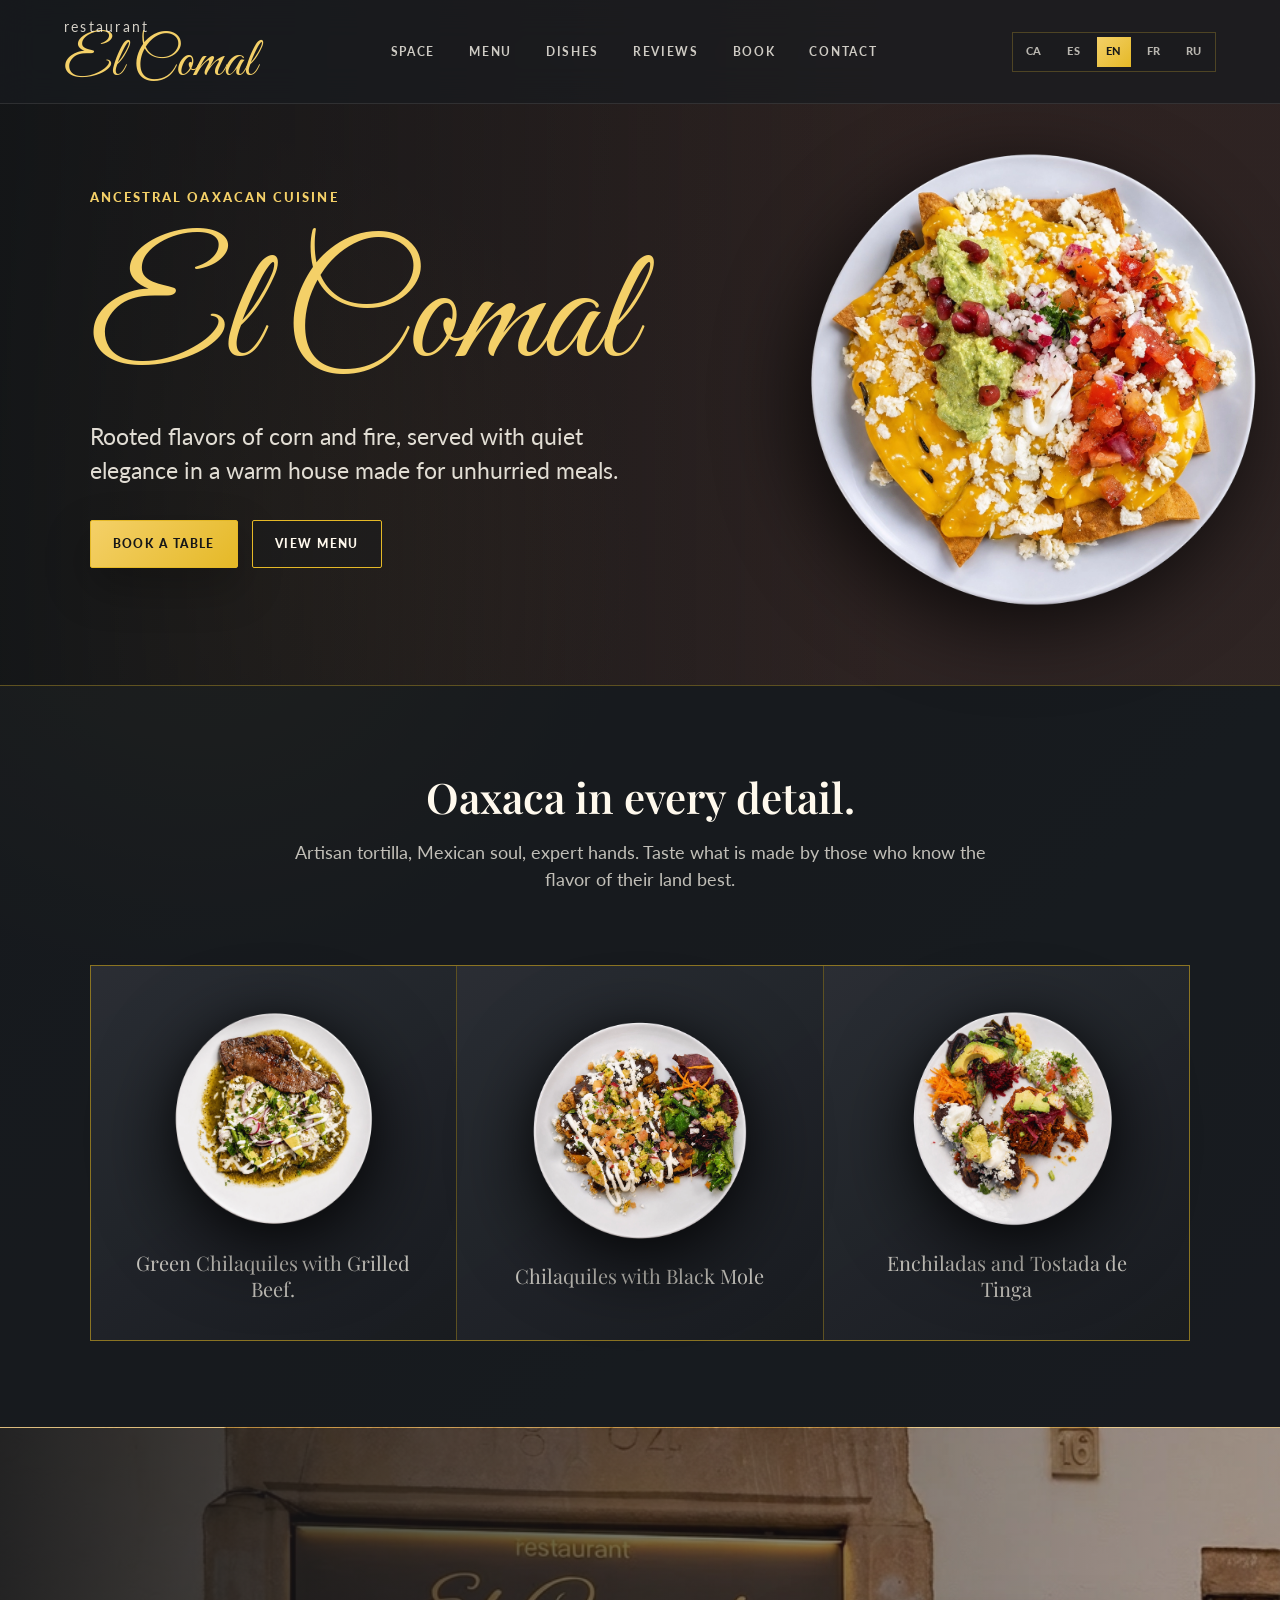
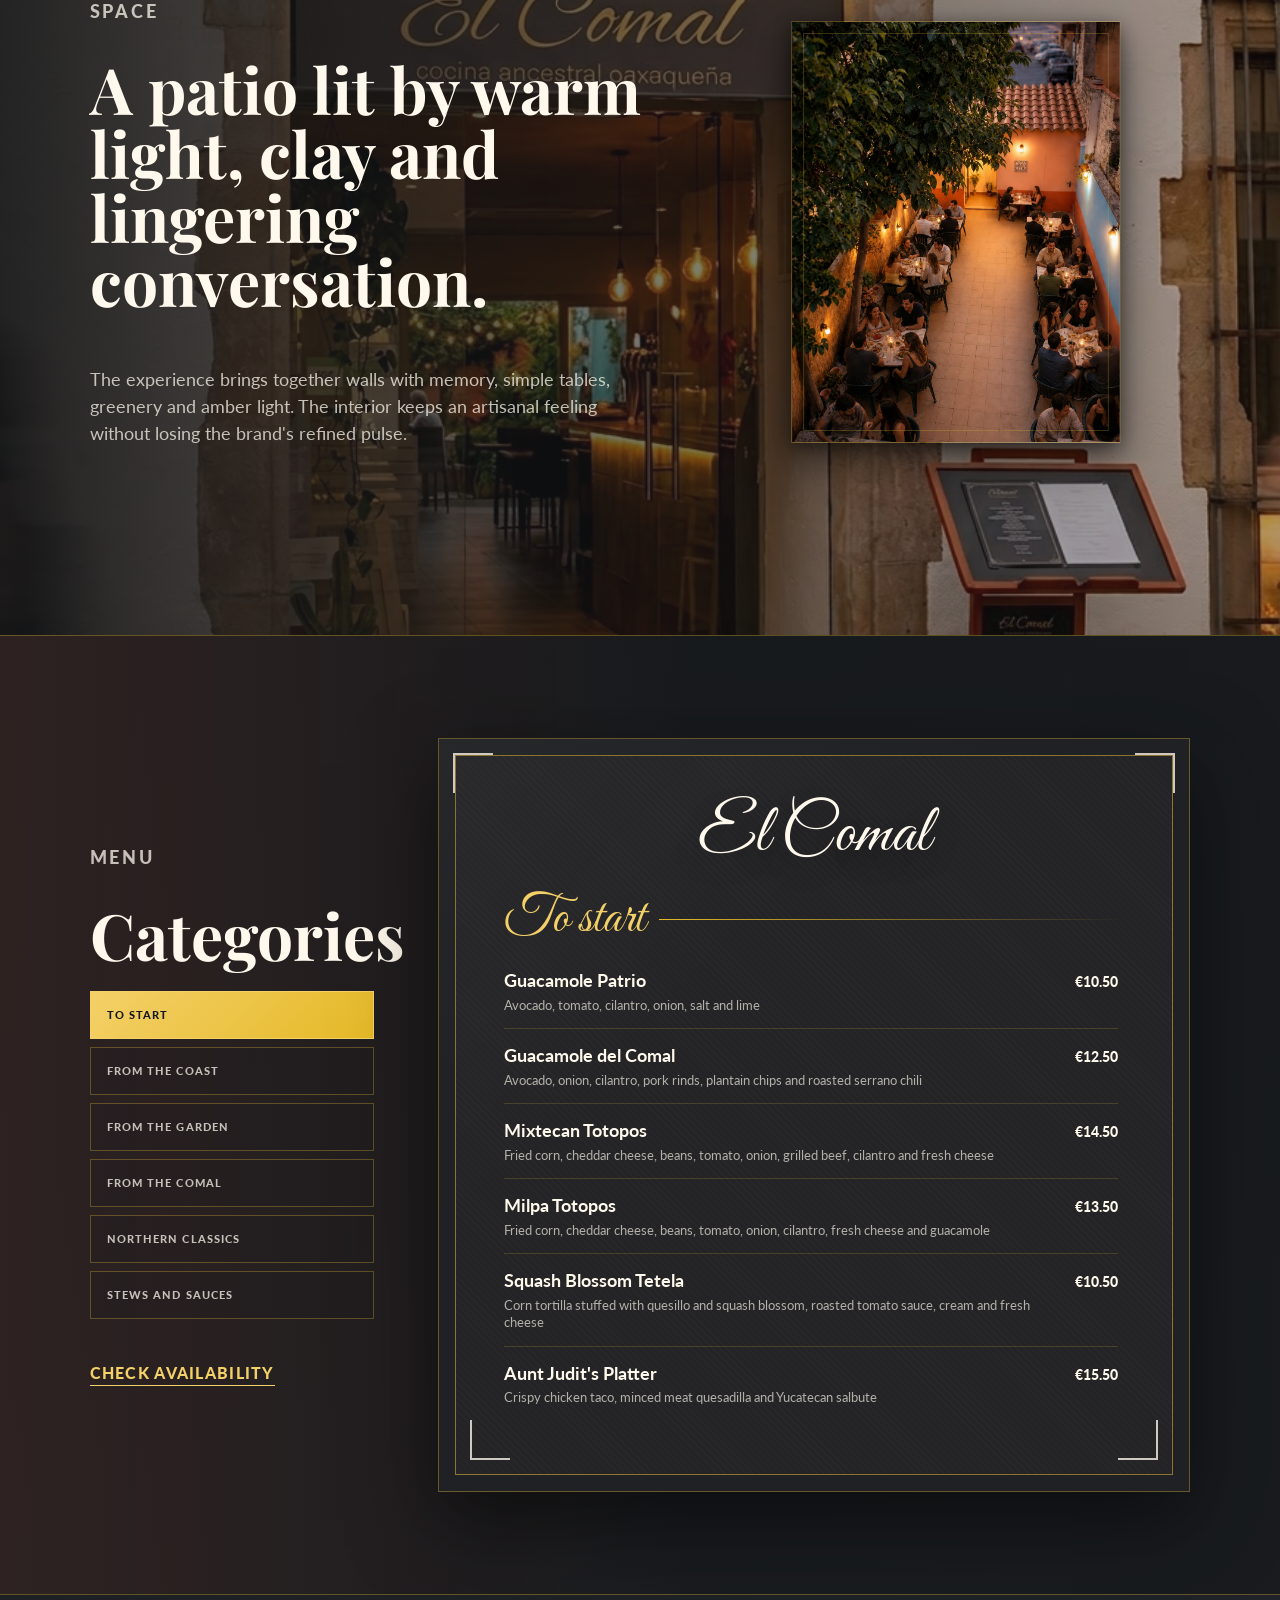
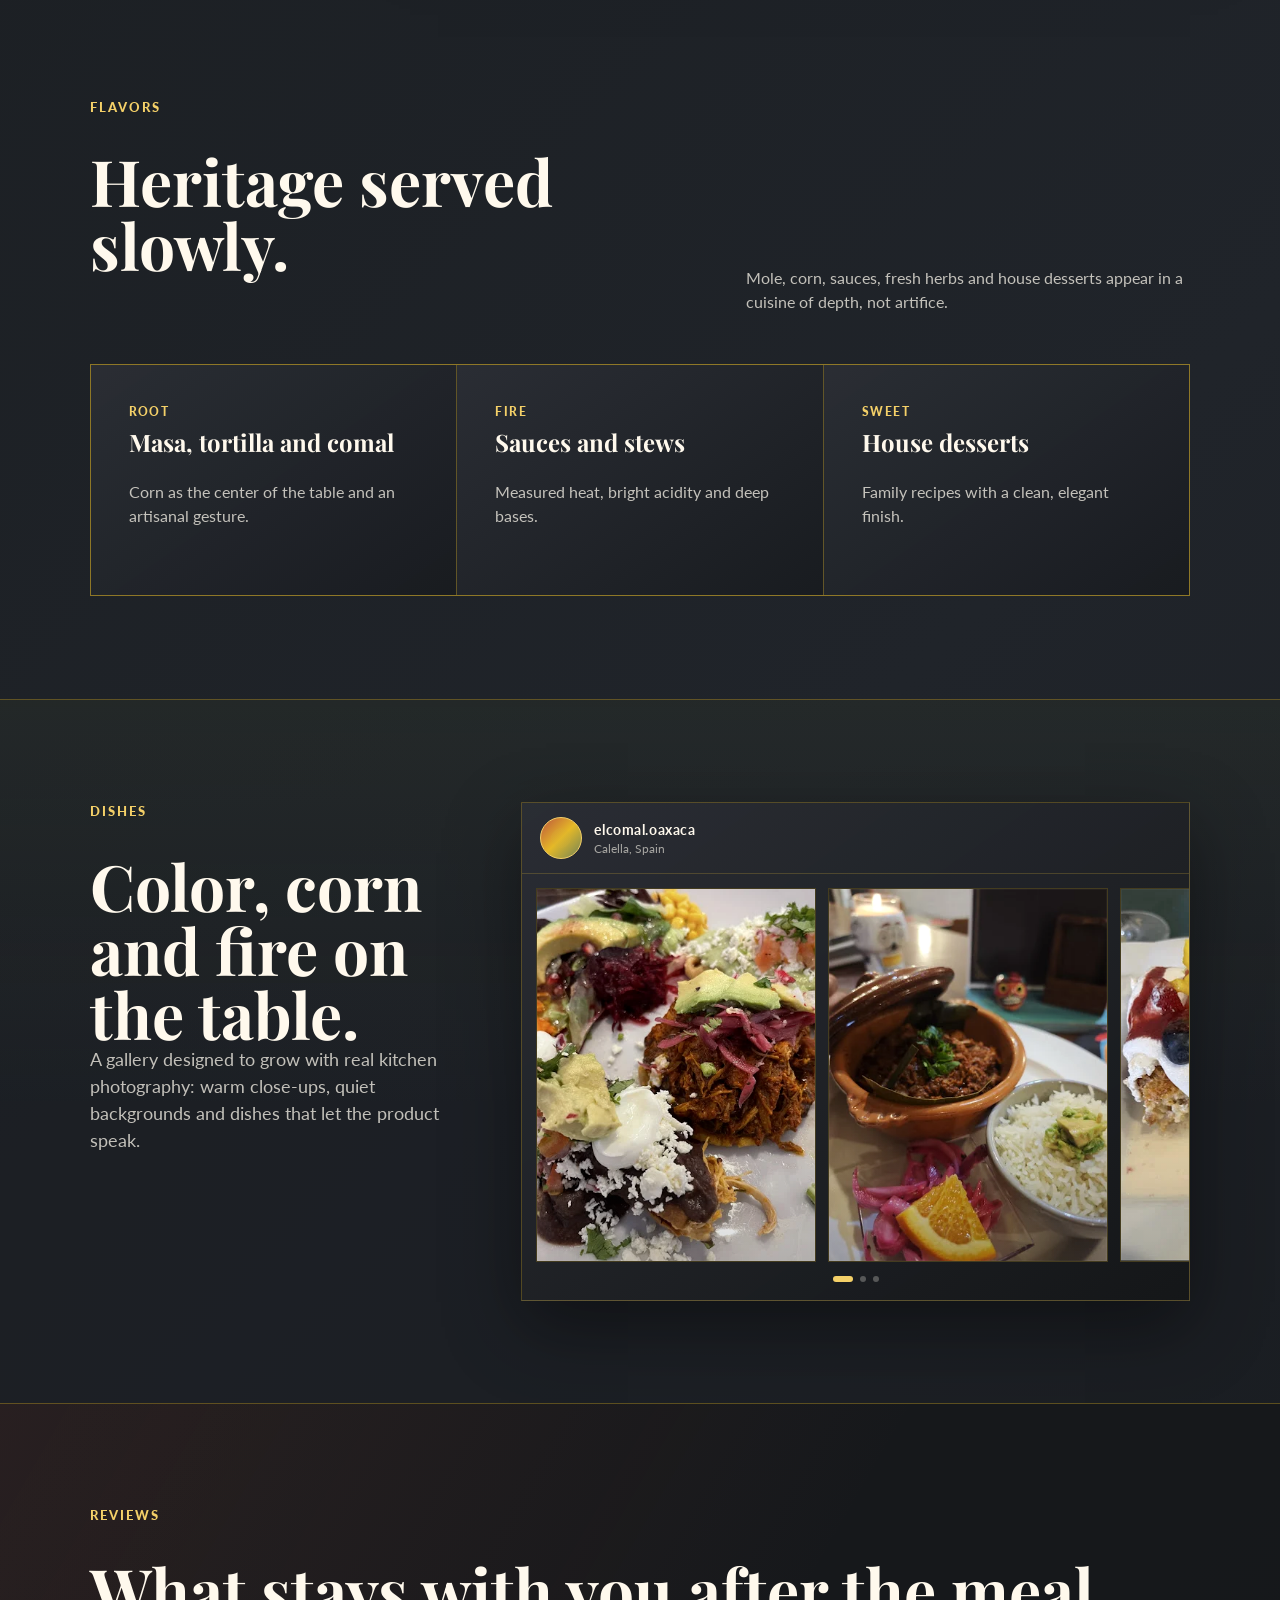
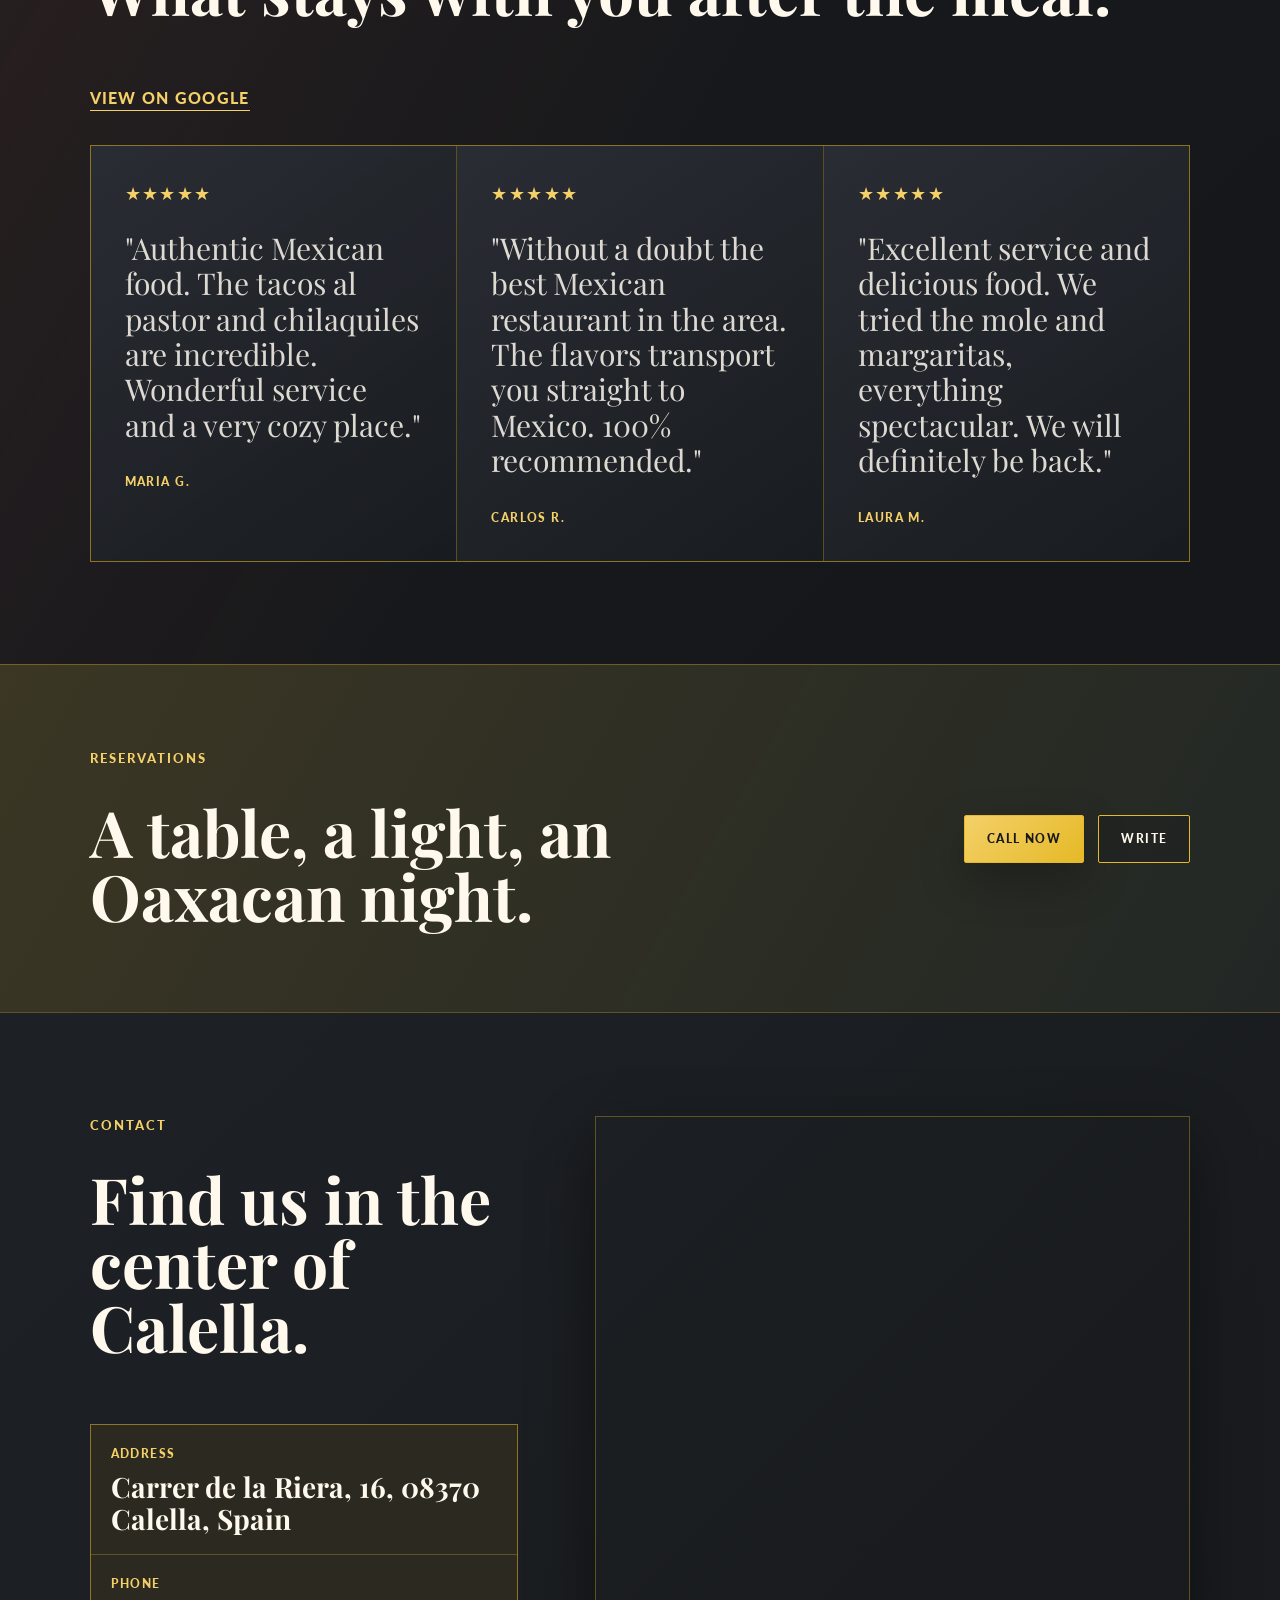
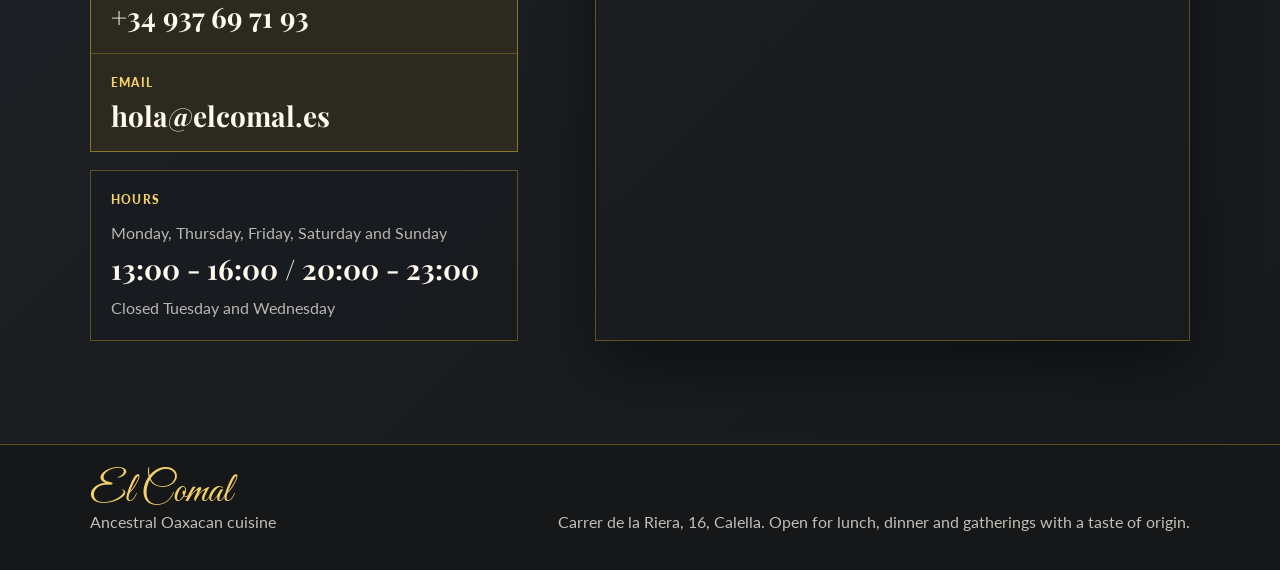
==== commit 71d57881: "feat(i18n): add customer review content to locale files Replace placeholder Google Reviews prompts i" ====
--- a/index.html
+++ b/index.html
@@ -24,12 +24,12 @@
         <span class="brand-script">El Comal</span>
       </a>
       <nav class="nav-links" aria-label="Primary">
+        <a href="#espacio" data-i18n="nav.space">Espacio</a>
         <a href="#menu" data-i18n="nav.menu">Menu</a>
         <a href="#platos" data-i18n="nav.dishes">Platos</a>
-        <a href="#espacio" data-i18n="nav.space">Espacio</a>
         <a href="#opiniones" data-i18n="nav.reviews">Opiniones</a>
+        <a href="#reservas" data-i18n="nav.reservations">Reservas</a>
         <a href="#contacto" data-i18n="nav.contact">Contacto</a>
-        <a href="#reservas" data-i18n="nav.reservations">Reservas</a>
       </nav>
       <div class="header-actions">
         <div class="language-switcher" data-language-switcher aria-label="Language selector"></div>
@@ -239,24 +239,24 @@
         <div class="reviews-grid" aria-label="Google reviews preview">
           <article class="review-card">
             <div class="review-stars" aria-label="5 stars">★★★★★</div>
-            <p data-i18n="reviews.cards.latest.copy">
-              Consulta las ultimas opiniones verificadas directamente en Google Maps.
+            <p data-i18n="reviews.cards.review1.copy">
+              "Comida mexicana auténtica. Los tacos al pastor y los chilaquiles son increíbles. El trato es maravilloso y el local muy acogedor."
             </p>
-            <span data-i18n="reviews.cards.latest.label">Google Reviews</span>
+            <span data-i18n="reviews.cards.review1.label">Maria G.</span>
           </article>
           <article class="review-card">
             <div class="review-stars" aria-label="5 stars">★★★★★</div>
-            <p data-i18n="reviews.cards.share.copy">
-              Comparte tu experiencia despues de la visita y ayuda a otros comensales a encontrarnos.
+            <p data-i18n="reviews.cards.review2.copy">
+              "Sin duda el mejor restaurante mexicano de la zona. Los sabores te transportan directamente a México. Recomendable 100%."
             </p>
-            <span data-i18n="reviews.cards.share.label">Tu opinion</span>
+            <span data-i18n="reviews.cards.review2.label">Carlos R.</span>
           </article>
           <article class="review-card">
             <div class="review-stars" aria-label="5 stars">★★★★★</div>
-            <p data-i18n="reviews.cards.profile.copy">
-              El perfil de Google mantiene la informacion publica de reseñas, fotos y ubicacion.
+            <p data-i18n="reviews.cards.review3.copy">
+              "Excelente servicio y comida deliciosa. Probamos el mole y las margaritas, todo espectacular. Repetiremos seguro."
             </p>
-            <span data-i18n="reviews.cards.profile.label">Google Maps</span>
+            <span data-i18n="reviews.cards.review3.label">Laura M.</span>
           </article>
         </div>
       </section>
--- a/styles.css
+++ b/styles.css
@@ -522,7 +522,9 @@
   position: relative;
   width: 100%;
   border: 1px solid var(--line);
-  box-shadow: 0 24px 60px var(--shadow);
+  box-shadow:
+    0 24px 60px rgba(0, 0, 0, 0.55),
+    0 8px 24px rgba(0, 0, 0, 0.45);
   transform: scale(0.7);
   transition: transform 400ms cubic-bezier(0.25, 0.46, 0.45, 0.94);
 }
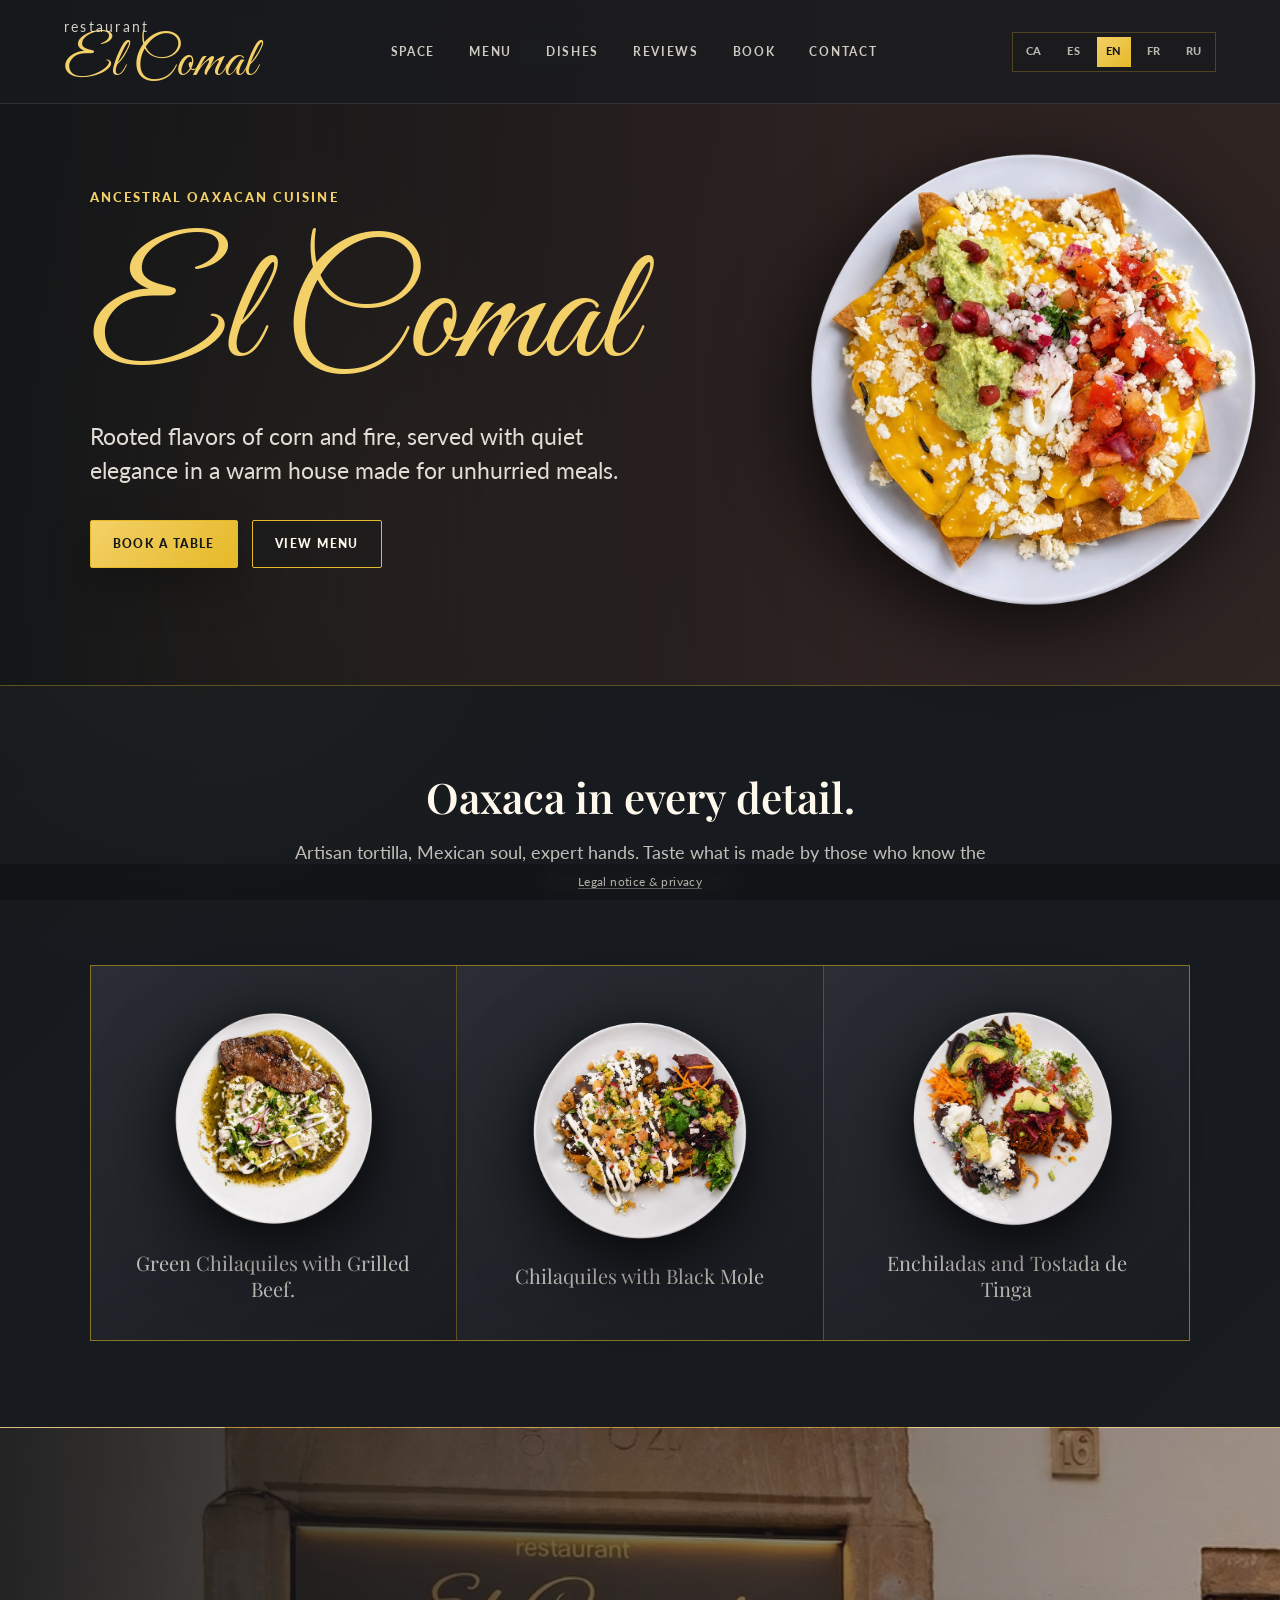
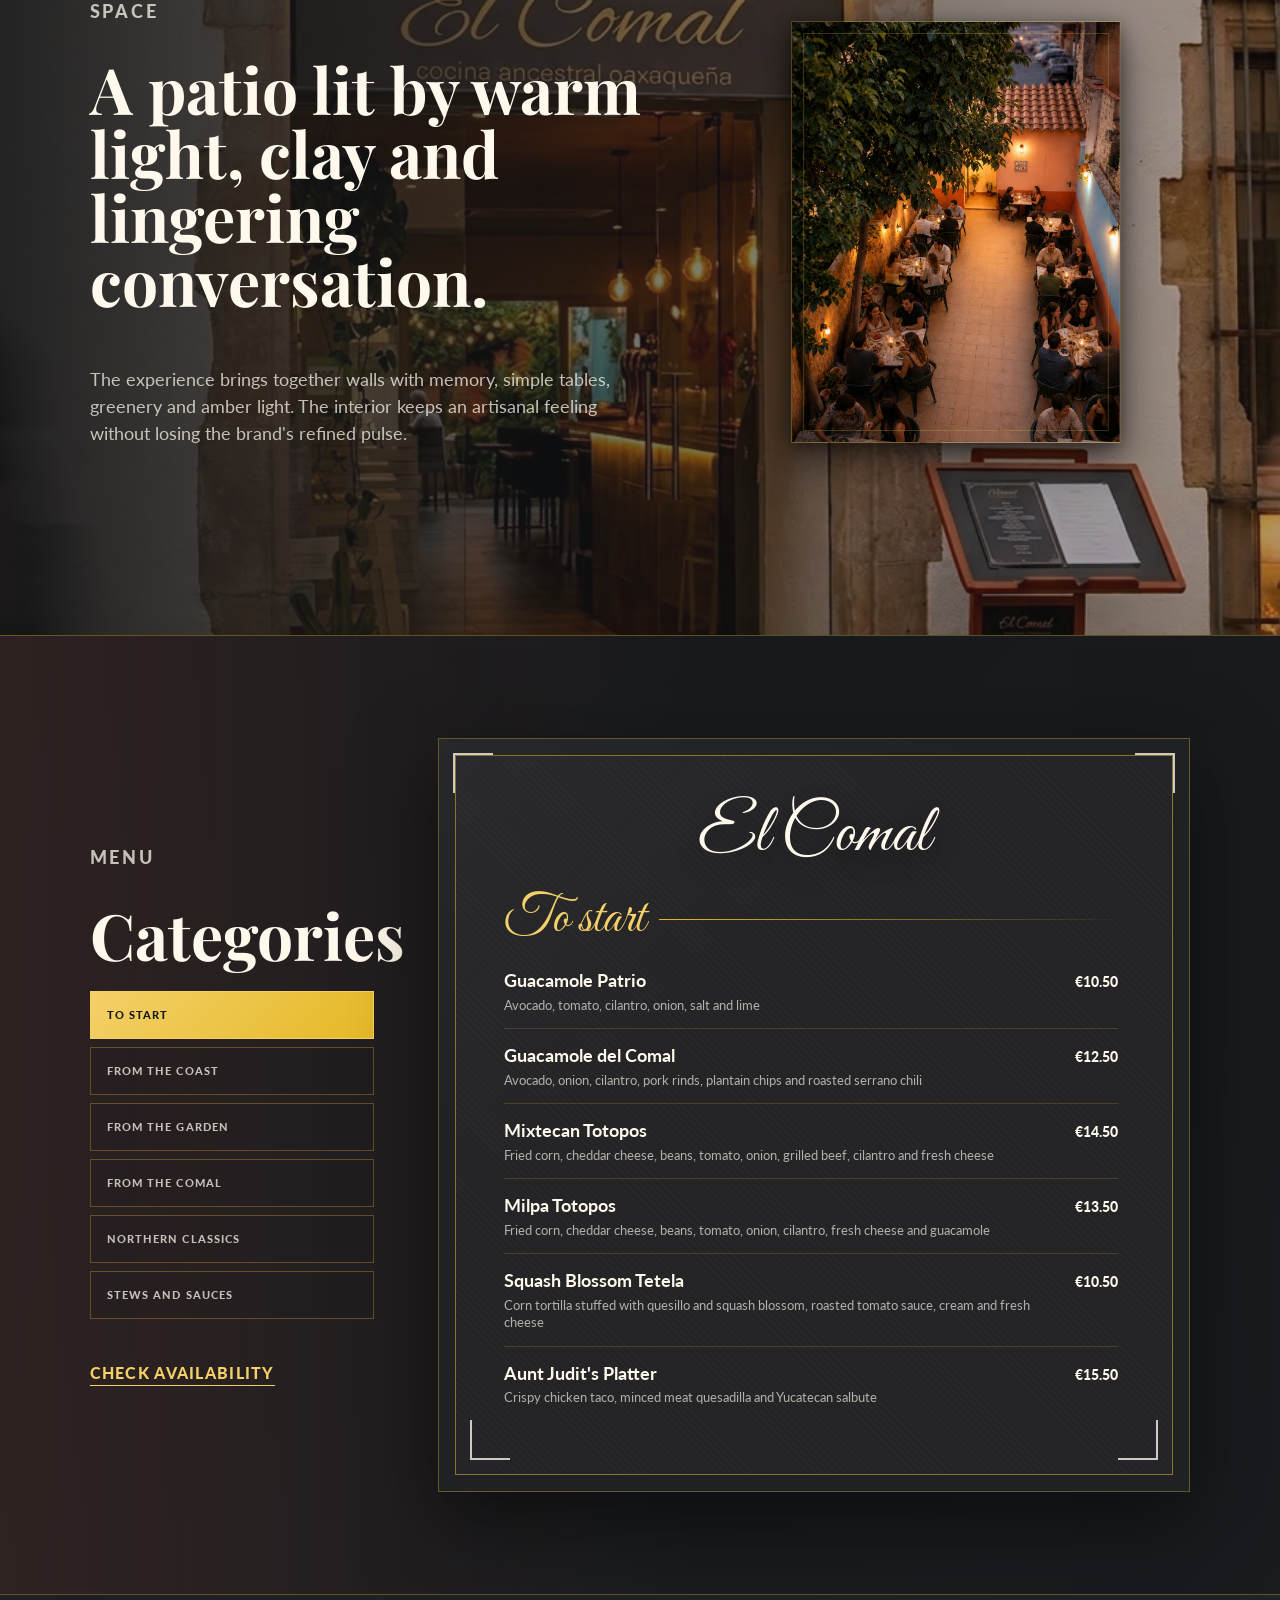
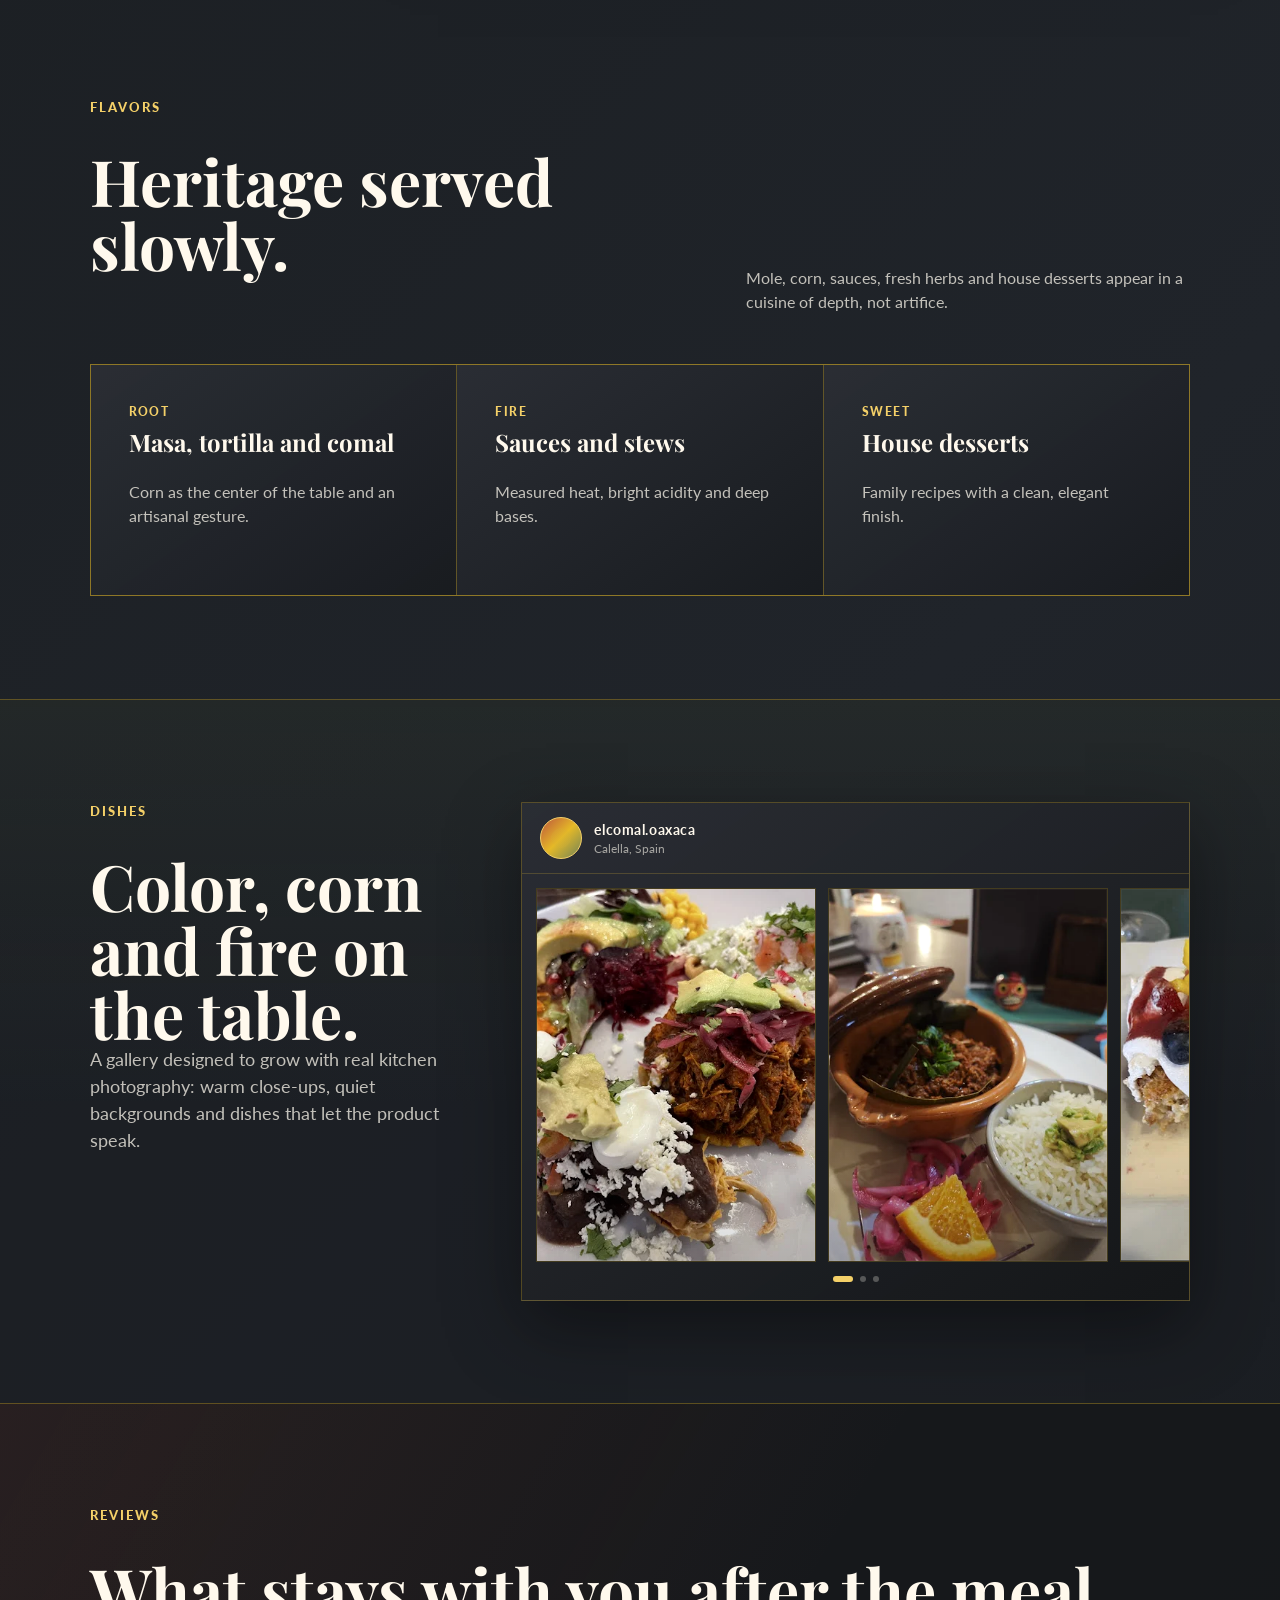
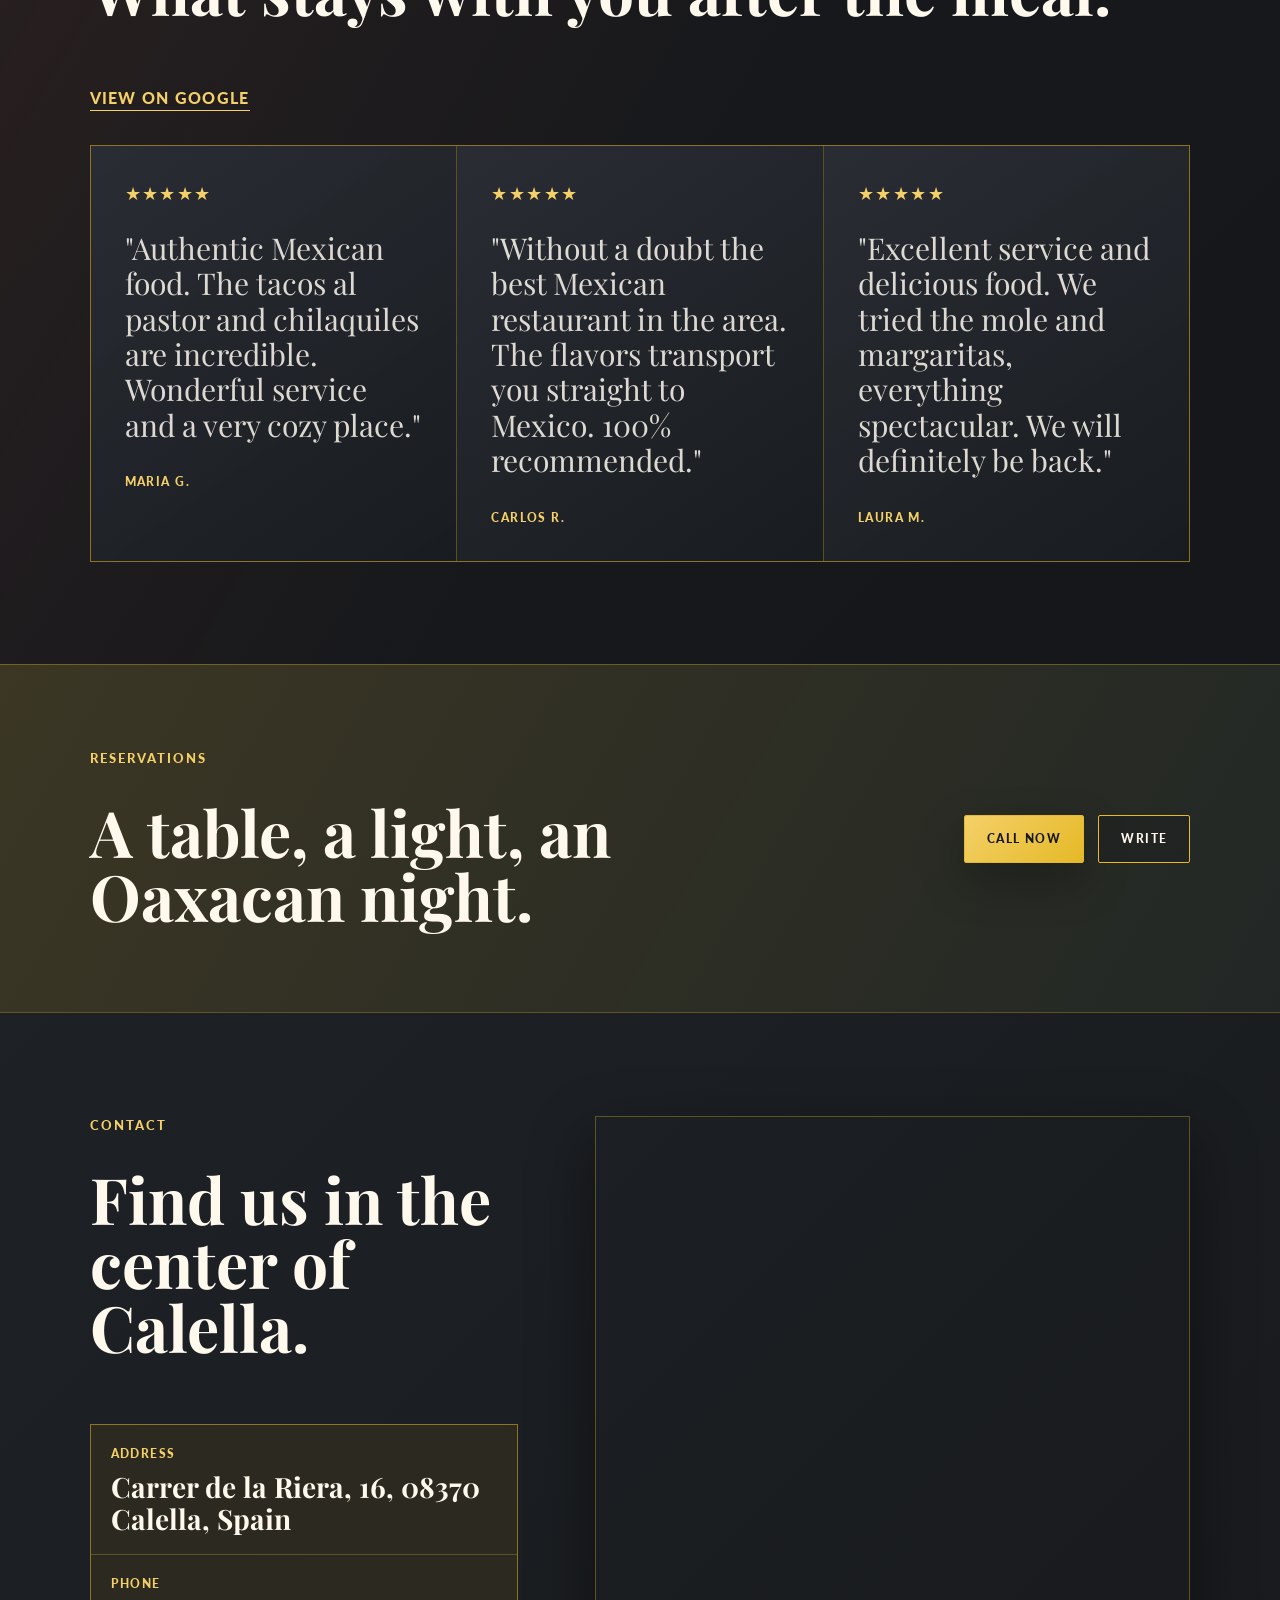
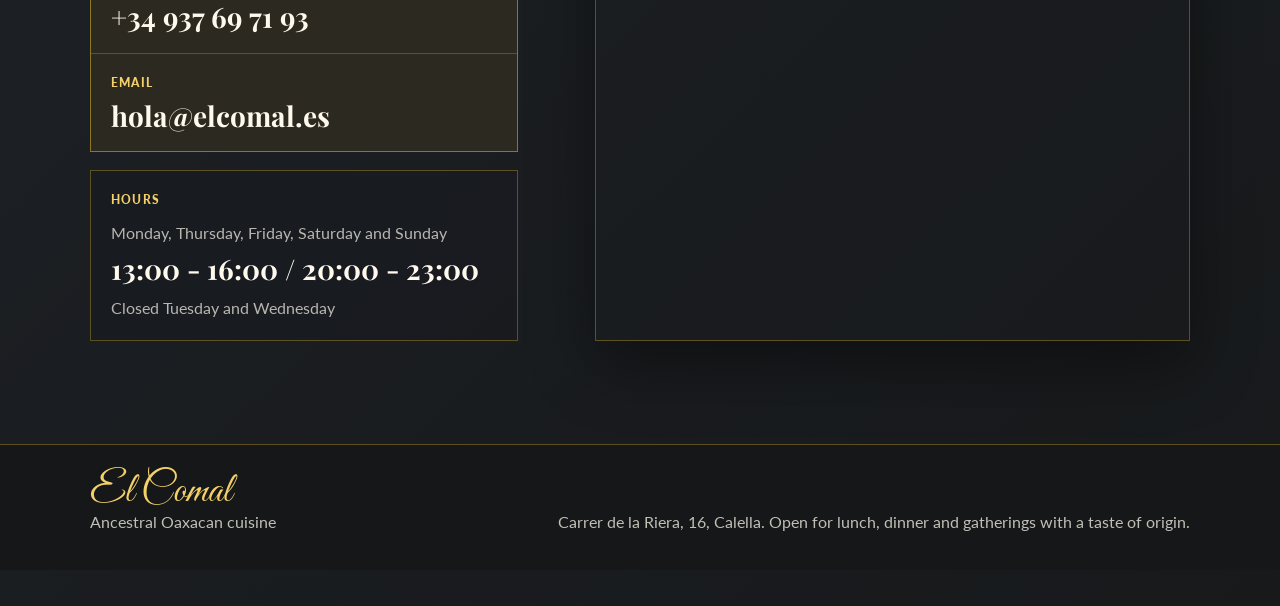
==== commit 31da079b: "feat: add legal modal with privacy notices and multilingual support Implement a legal overlay modal " ====
--- a/index.html
+++ b/index.html
@@ -315,6 +315,20 @@
       </div>
       <p data-i18n="footer.copy">Carrer de la Riera, 16, Calella. Abierto para comidas, cenas y encuentros con sabor de origen.</p>
     </footer>
+
+    <!-- Legal Bar -->
+    <div class="legal-bar" aria-label="Legal information">
+      <button class="legal-bar-link" data-i18n="legalBar.text" data-legal-btn>Aviso legal y privacidad</button>
+    </div>
+
+    <!-- Legal Modal -->
+    <div class="modal-overlay" data-legal-modal aria-hidden="true">
+      <div class="modal-content" role="dialog" aria-modal="true" aria-labelledby="legal-modal-title">
+        <button class="modal-close" data-legal-close aria-label="Close">&times;</button>
+        <div class="modal-body" data-legal-body></div>
+      </div>
+    </div>
+
     <script src="i18n/config.js"></script>
     <script src="i18n/locales/es.js"></script>
     <script src="i18n/locales/ca.js"></script>
--- a/styles.css
+++ b/styles.css
@@ -1392,4 +1392,166 @@
   .map-panel {
     min-height: 390px;
   }
-}+}
+
+/* Legal Bar */
+.legal-bar {
+  position: fixed;
+  bottom: 0;
+  left: 0;
+  right: 0;
+  z-index: 100;
+  display: flex;
+  align-items: center;
+  justify-content: center;
+  height: 36px;
+  background: rgba(18, 20, 22, 0.88);
+  backdrop-filter: blur(8px);
+}
+
+.legal-bar-link {
+  border: 0;
+  padding: 0;
+  background: transparent;
+  color: rgba(247, 243, 233, 0.7);
+  cursor: pointer;
+  font: inherit;
+  font-size: 12px;
+  letter-spacing: 0.03em;
+  text-decoration: underline;
+  text-underline-offset: 2px;
+  text-decoration-color: rgba(247, 243, 233, 0.3);
+  transition: color 180ms ease, text-decoration-color 180ms ease;
+}
+
+.legal-bar-link:hover {
+  color: var(--gold-soft);
+  text-decoration-color: var(--gold-soft);
+}
+
+/* body padding to avoid content being hidden under legal bar */
+body {
+  padding-bottom: 36px;
+}
+
+/* Modal Overlay */
+.modal-overlay {
+  position: fixed;
+  inset: 0;
+  z-index: 200;
+  display: flex;
+  align-items: center;
+  justify-content: center;
+  padding: 20px;
+  background: rgba(0, 0, 0, 0.7);
+  opacity: 0;
+  pointer-events: none;
+  transition: opacity 300ms ease;
+}
+
+.modal-overlay.is-open {
+  opacity: 1;
+  pointer-events: auto;
+}
+
+/* Modal Content */
+.modal-content {
+  position: relative;
+  width: 100%;
+  max-width: 680px;
+  max-height: 90vh;
+  display: flex;
+  flex-direction: column;
+  padding: 24px;
+  background: #f7f3e9;
+  color: #1a1d21;
+  border-radius: 8px;
+  box-shadow: 0 24px 80px rgba(0, 0, 0, 0.5);
+  overflow: hidden;
+}
+
+.modal-close {
+  position: absolute;
+  top: 12px;
+  right: 16px;
+  z-index: 1;
+  display: flex;
+  align-items: center;
+  justify-content: center;
+  width: 32px;
+  height: 32px;
+  border: 0;
+  padding: 0;
+  background: transparent;
+  color: #555;
+  cursor: pointer;
+  font-size: 26px;
+  line-height: 1;
+  transition: color 180ms ease;
+}
+
+.modal-close:hover {
+  color: #000;
+}
+
+.modal-body {
+  overflow-y: auto;
+  padding-right: 4px;
+  font-size: 14px;
+  line-height: 1.6;
+}
+
+.modal-body h2 {
+  color: #1a1d21;
+  font-family: "Lato", Arial, sans-serif;
+  font-size: 22px;
+  font-weight: 900;
+  margin: 0 0 16px;
+  letter-spacing: 0.02em;
+}
+
+.modal-body h3 {
+  color: #bc553d;
+  font-family: "Lato", Arial, sans-serif;
+  font-size: 16px;
+  font-weight: 700;
+  margin: 24px 0 8px;
+}
+
+.modal-body p {
+  color: #333;
+  font-size: 14px;
+  margin: 0 0 12px;
+  line-height: 1.6;
+}
+
+.modal-body em {
+  display: block;
+  margin-bottom: 16px;
+  color: #666;
+  font-style: italic;
+  font-size: 13px;
+}
+
+.modal-body::-webkit-scrollbar {
+  width: 5px;
+}
+
+.modal-body::-webkit-scrollbar-thumb {
+  background: rgba(0, 0, 0, 0.2);
+  border-radius: 4px;
+}
+
+/* Mobile: bottom sheet */
+@media (max-width: 560px) {
+  .modal-overlay {
+    align-items: flex-end;
+    padding: 0;
+  }
+
+  .modal-content {
+    max-width: 100%;
+    max-height: 92vh;
+    border-radius: 16px 16px 0 0;
+  }
+}
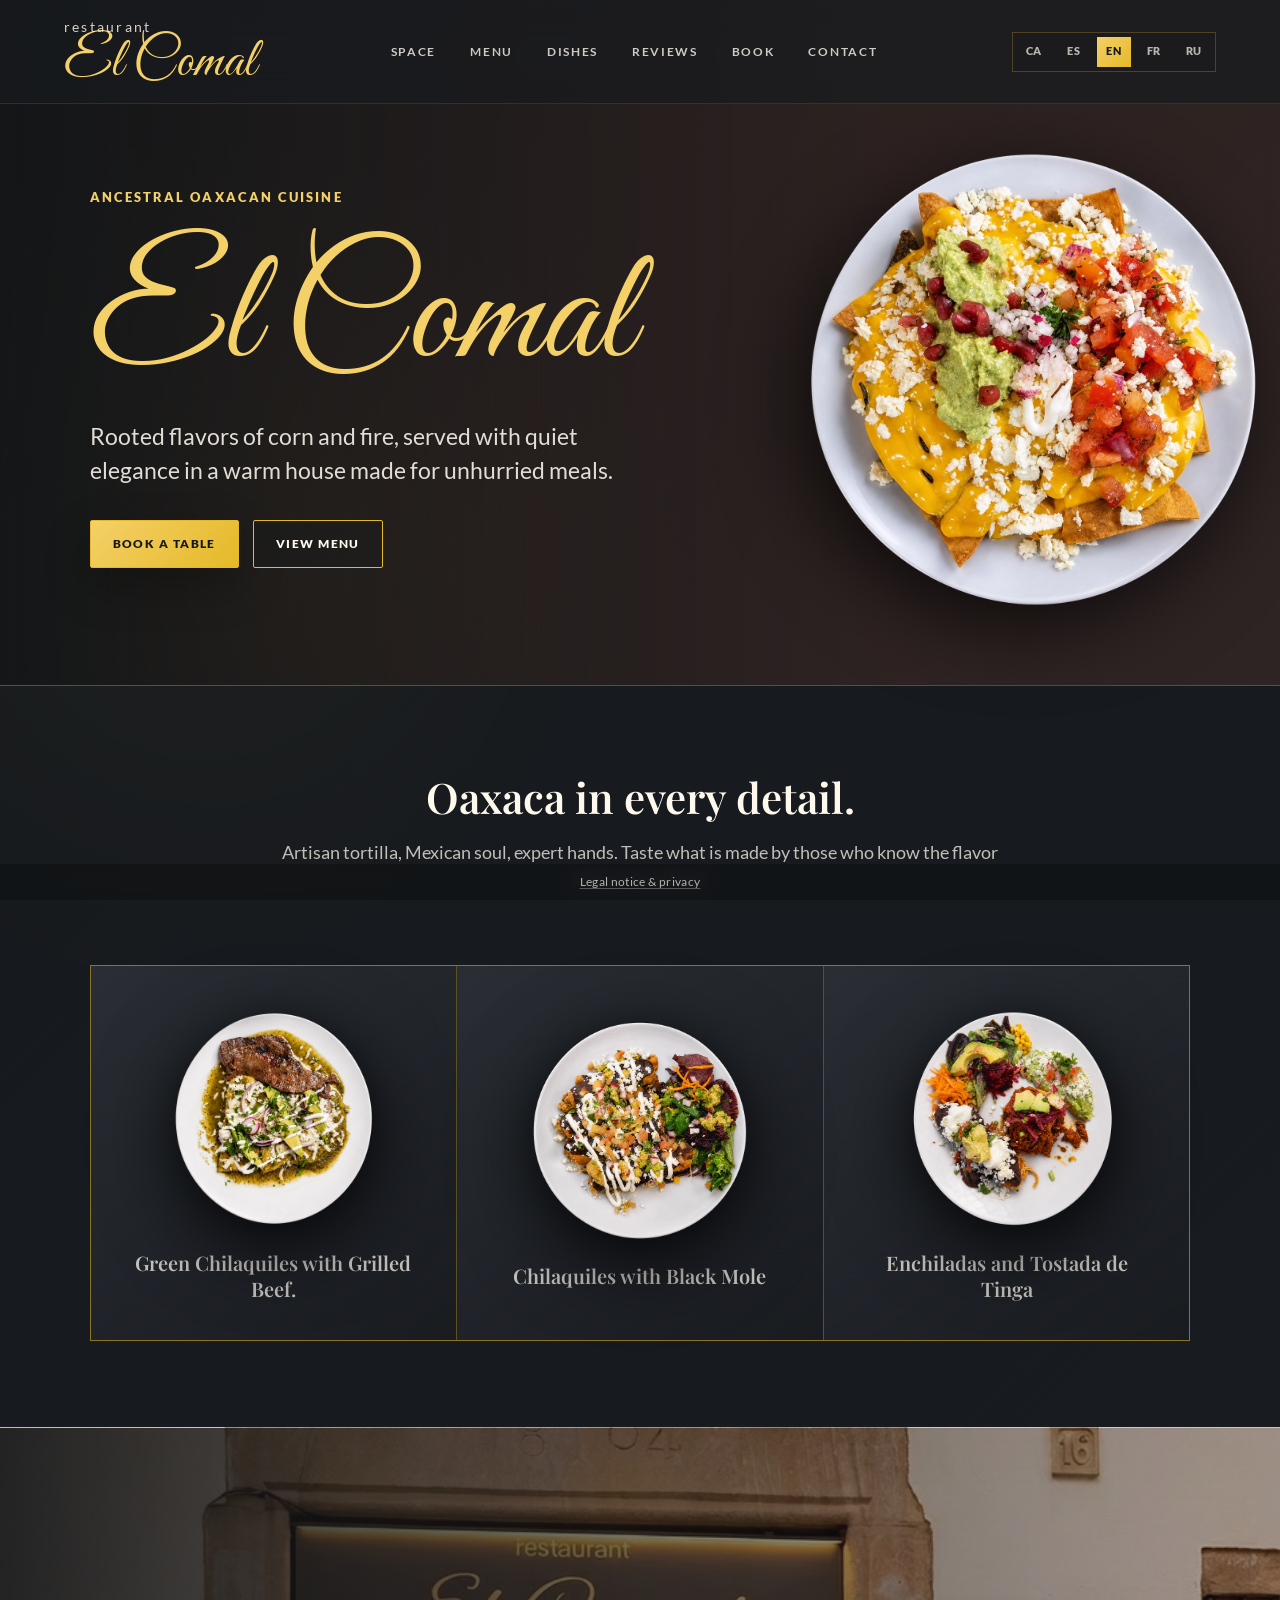
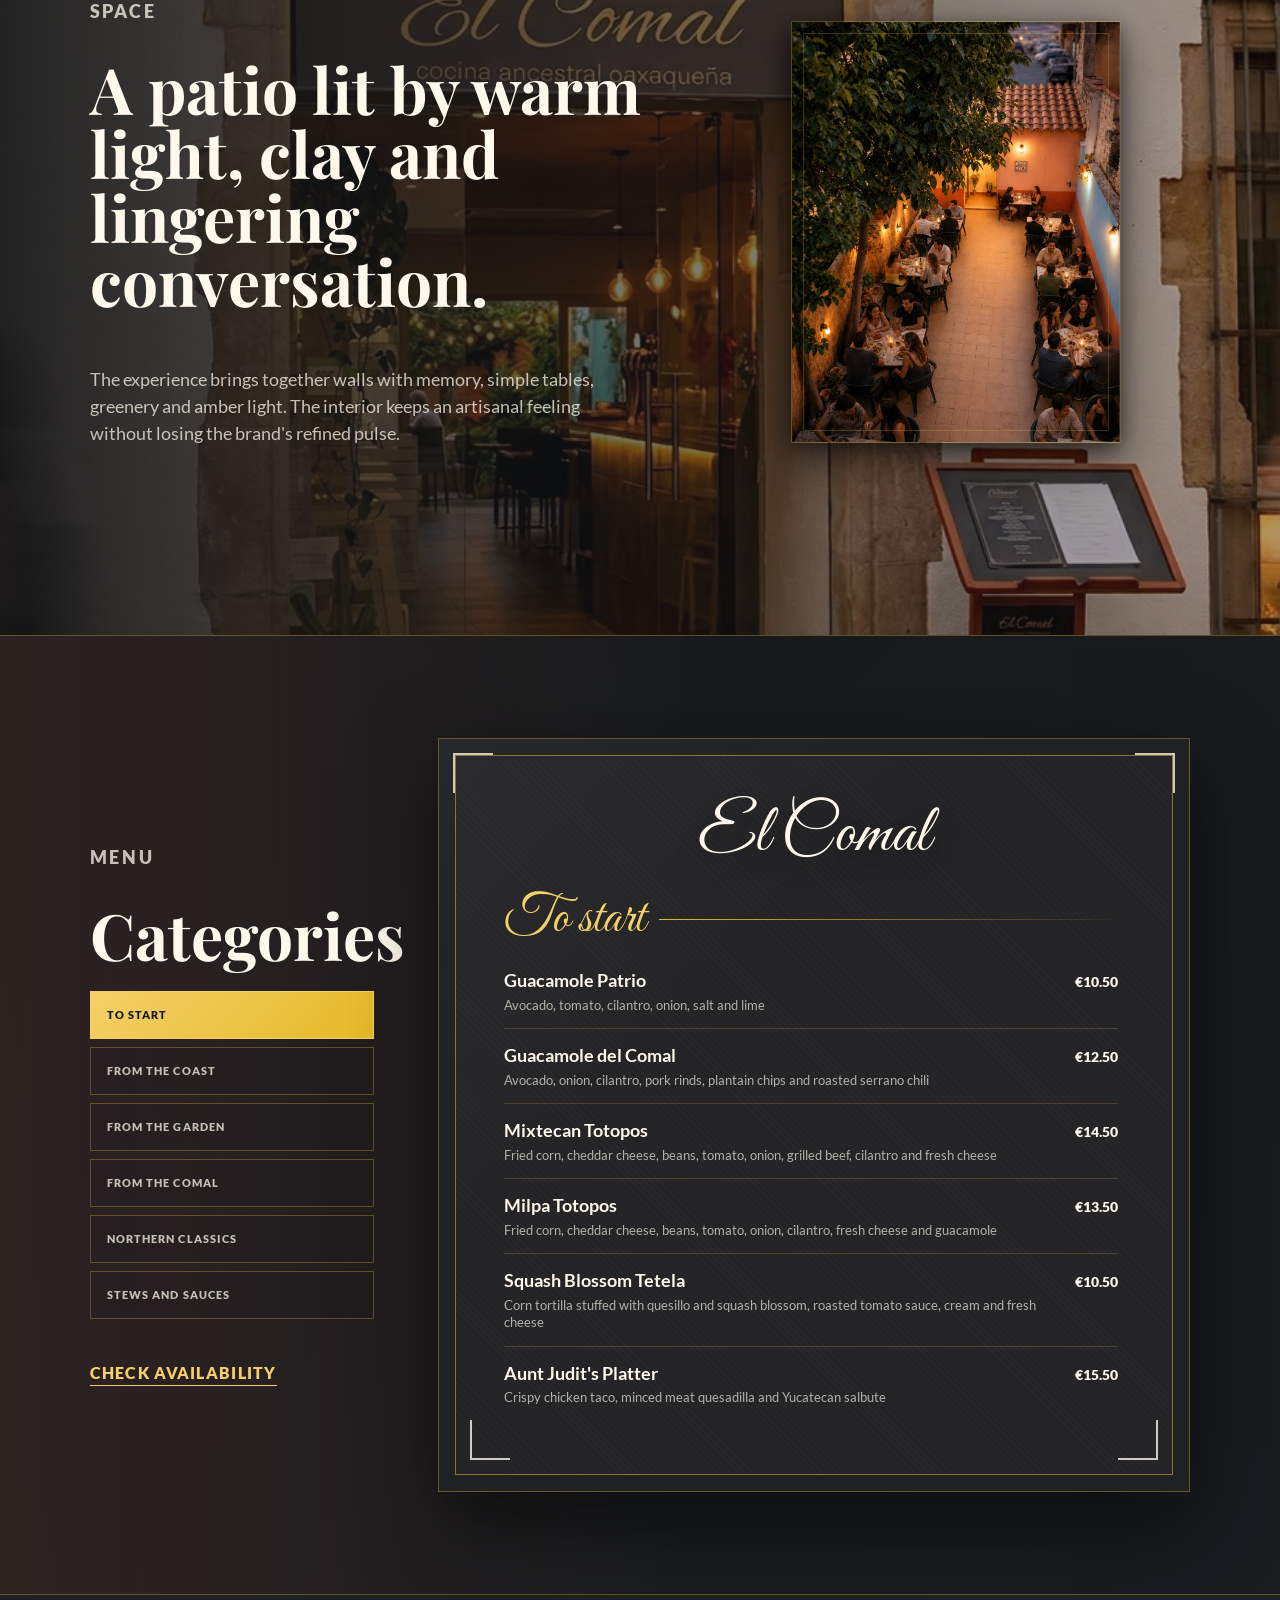
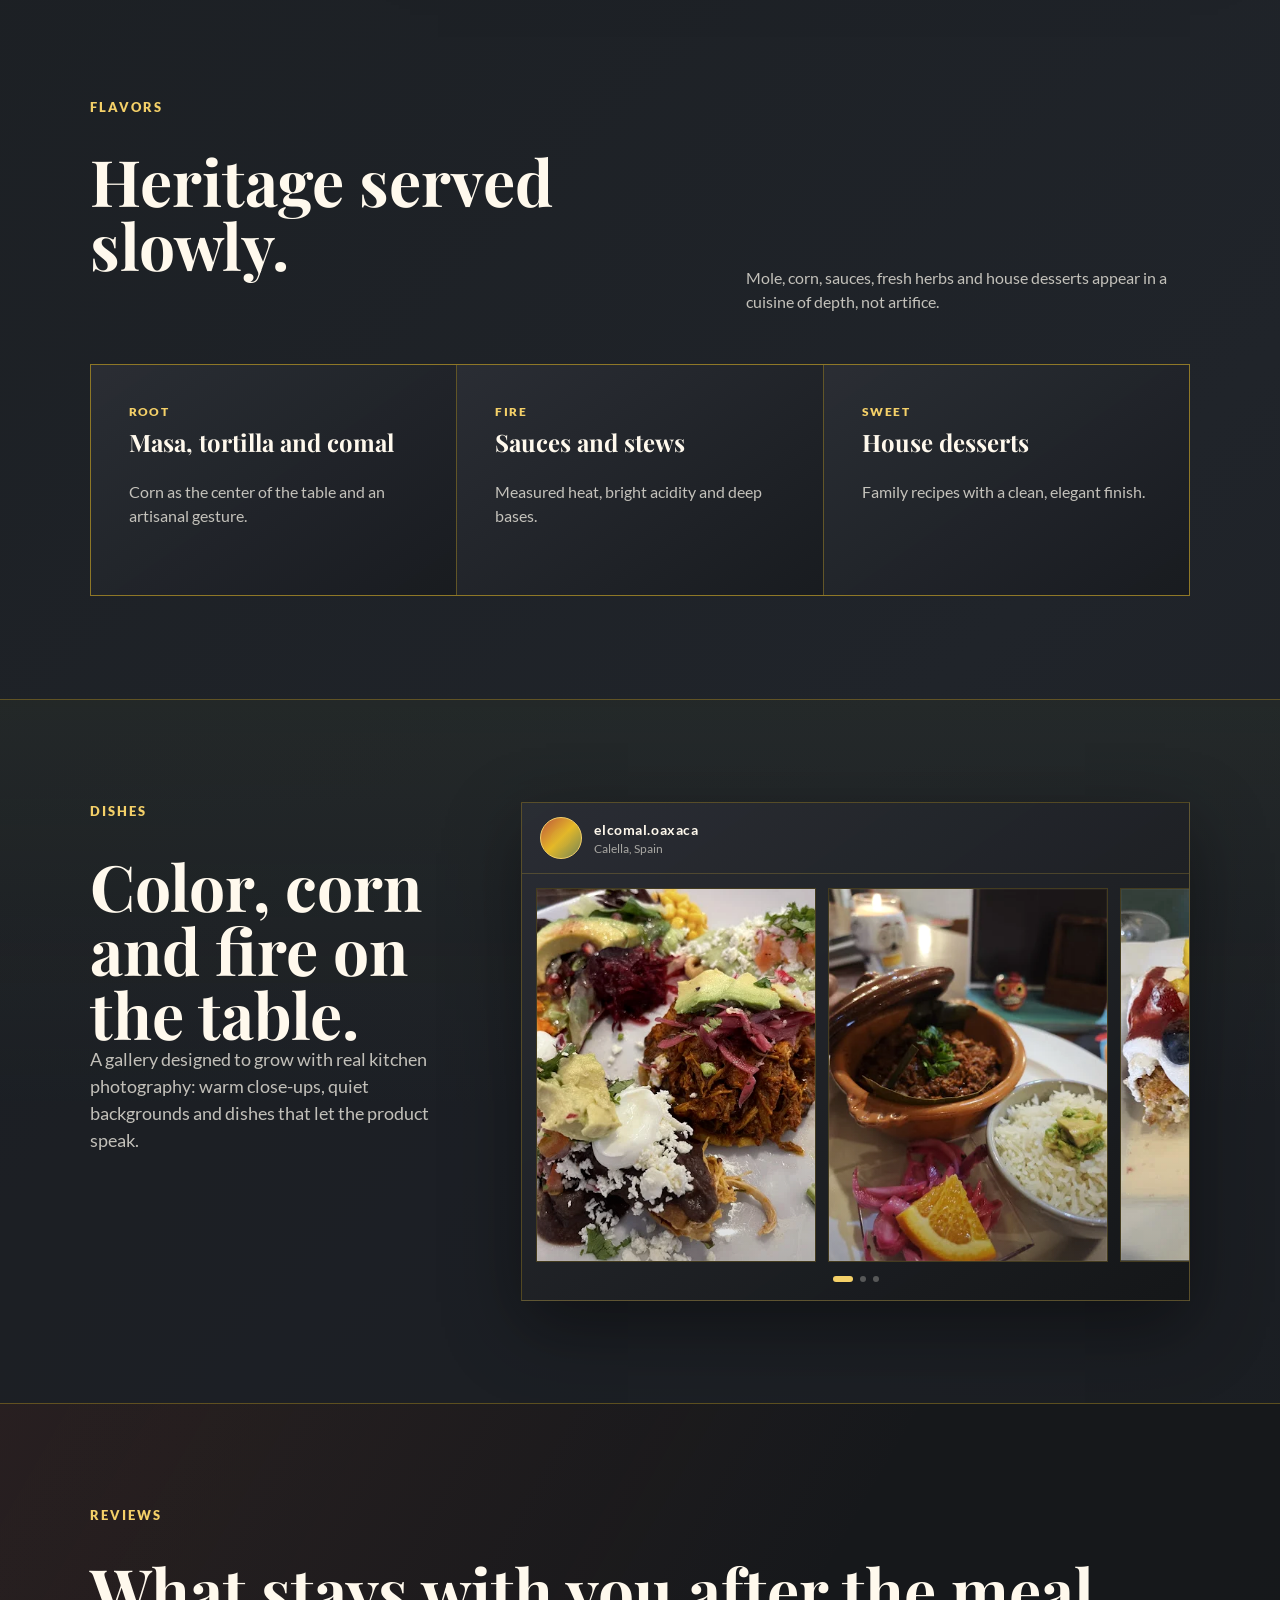
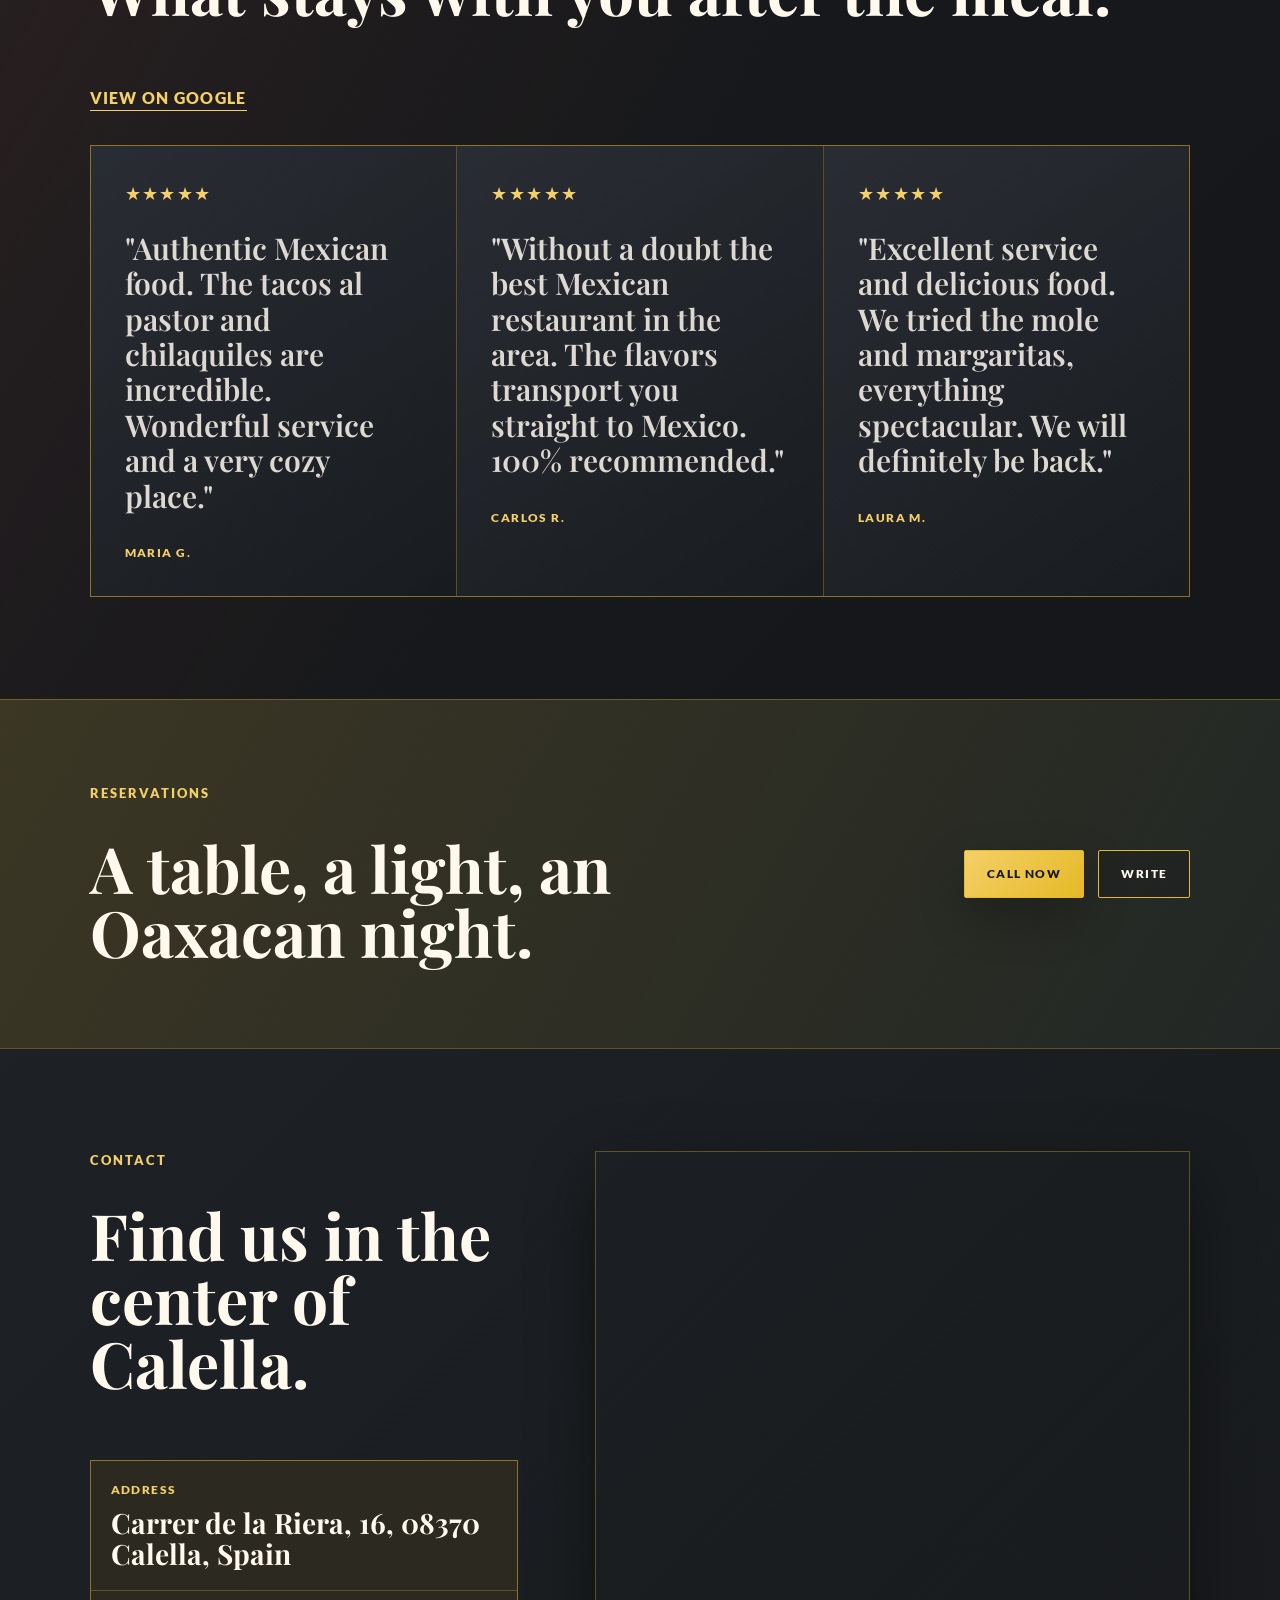
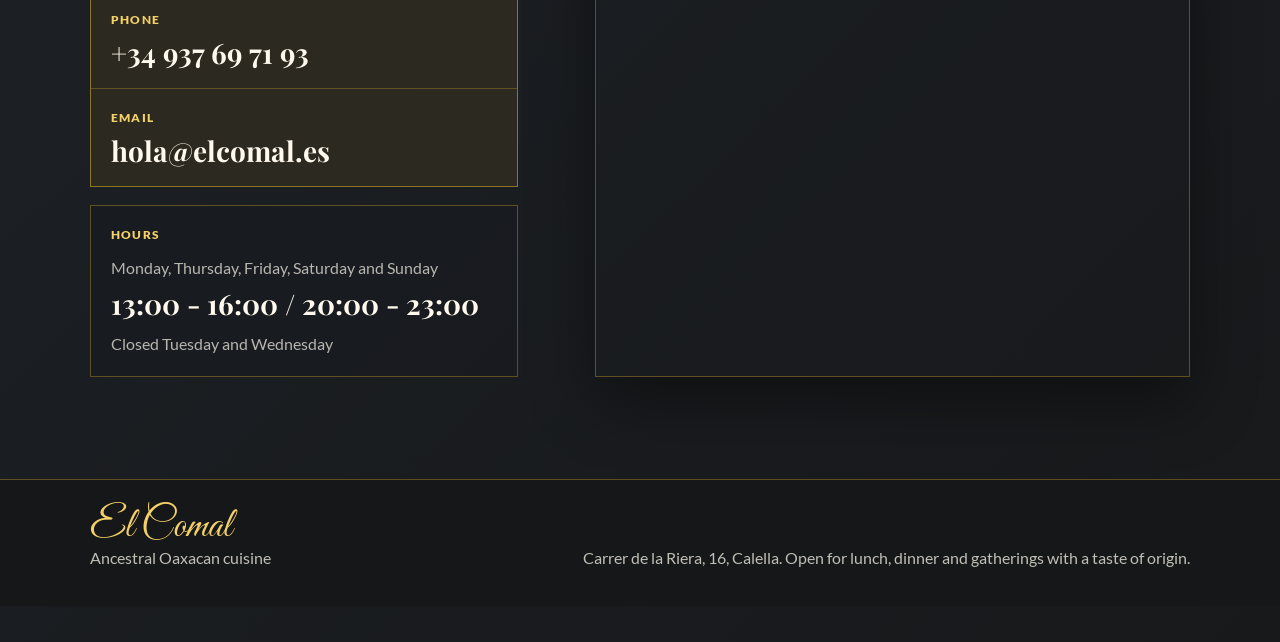
==== commit 27729c75: "feat: self-host Google Fonts for improved performance and privacy Replaced external Google Fonts lin" ====
--- a/index.html
+++ b/index.html
@@ -8,12 +8,6 @@
       name="description"
       content="El Comal, cocina ancestral oaxaquena: sabores autenticos, hospitalidad calida y platos servidos con tradicion."
       data-i18n-attr="content:meta.description"
-    />
-    <link rel="preconnect" href="https://fonts.googleapis.com" />
-    <link rel="preconnect" href="https://fonts.gstatic.com" crossorigin />
-    <link
-      href="https://fonts.googleapis.com/css2?family=Great+Vibes&family=Lato:wght@400;500;700;900&family=Playfair+Display:wght@600;700&display=swap"
-      rel="stylesheet"
     />
     <link rel="stylesheet" href="styles.css" />
   </head>
--- a/styles.css
+++ b/styles.css
@@ -1,3 +1,59 @@
+@font-face {
+  font-family: 'Great Vibes';
+  font-style: normal;
+  font-weight: 400;
+  font-display: swap;
+  src: url('assets/fonts/GreatVibes-Regular.woff2') format('woff2');
+}
+
+@font-face {
+  font-family: 'Lato';
+  font-style: normal;
+  font-weight: 400;
+  font-display: swap;
+  src: url('assets/fonts/Lato-Regular.woff2') format('woff2');
+}
+
+@font-face {
+  font-family: 'Lato';
+  font-style: normal;
+  font-weight: 500;
+  font-display: swap;
+  src: url('assets/fonts/Lato-Medium.woff2') format('woff2');
+}
+
+@font-face {
+  font-family: 'Lato';
+  font-style: normal;
+  font-weight: 700;
+  font-display: swap;
+  src: url('assets/fonts/Lato-Bold.woff2') format('woff2');
+}
+
+@font-face {
+  font-family: 'Lato';
+  font-style: normal;
+  font-weight: 900;
+  font-display: swap;
+  src: url('assets/fonts/Lato-Black.woff2') format('woff2');
+}
+
+@font-face {
+  font-family: 'Playfair Display';
+  font-style: normal;
+  font-weight: 600;
+  font-display: swap;
+  src: url('assets/fonts/PlayfairDisplay-SemiBold.woff2') format('woff2');
+}
+
+@font-face {
+  font-family: 'Playfair Display';
+  font-style: normal;
+  font-weight: 700;
+  font-display: swap;
+  src: url('assets/fonts/PlayfairDisplay-Bold.woff2') format('woff2');
+}
+
 :root {
   --ink: #181b1f;
   --charcoal: #202429;
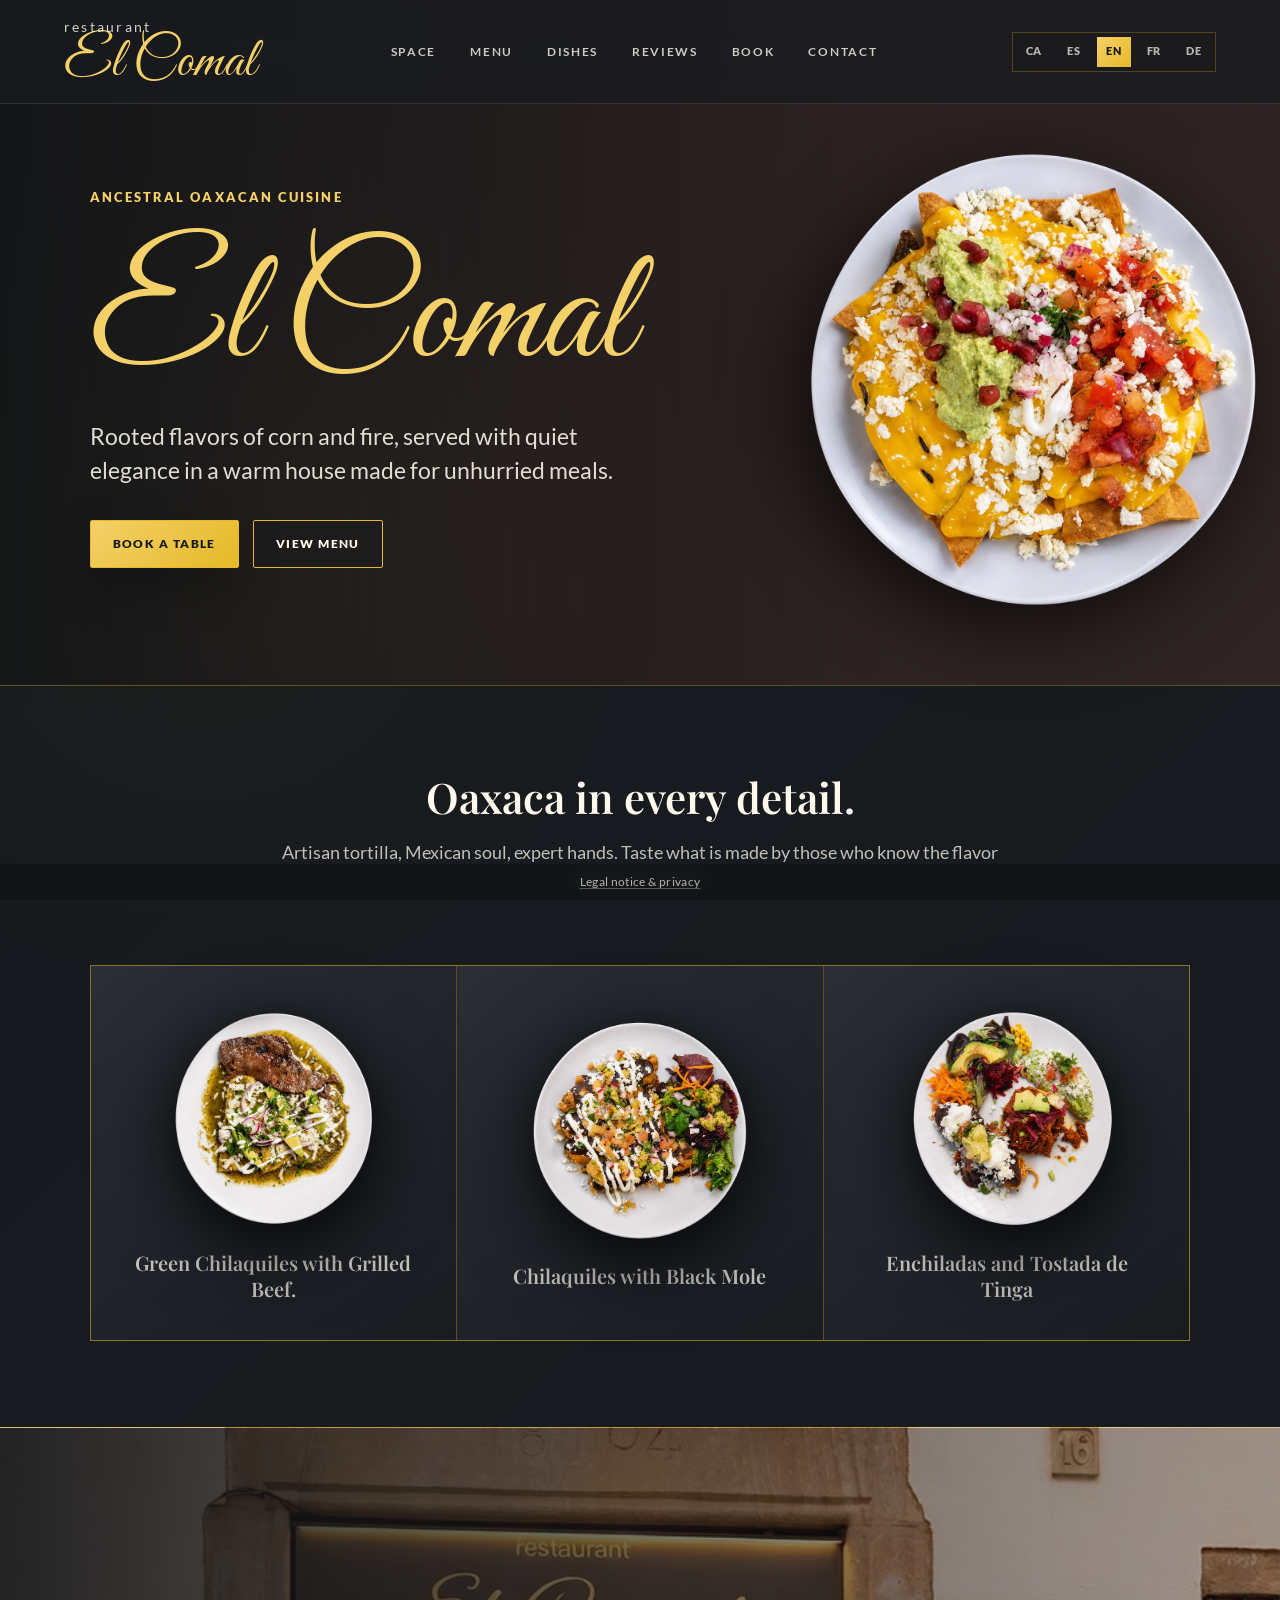
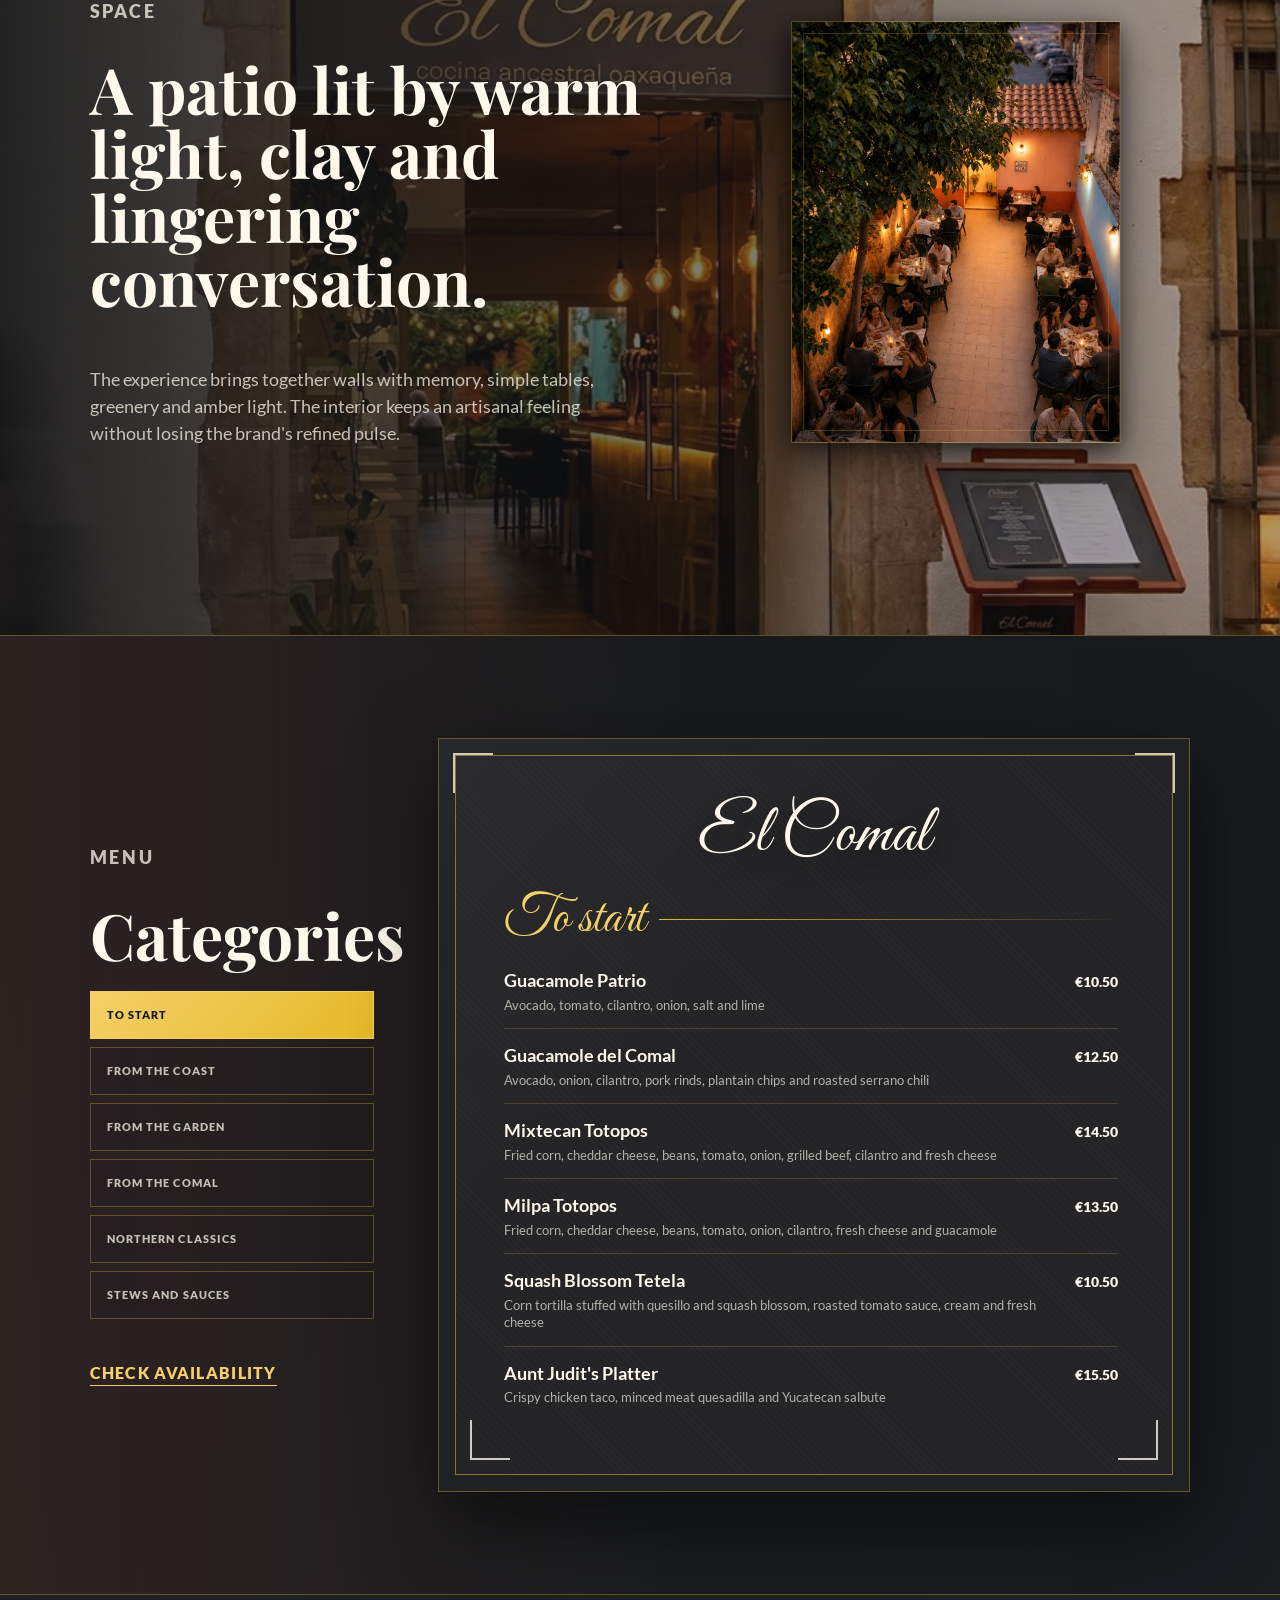
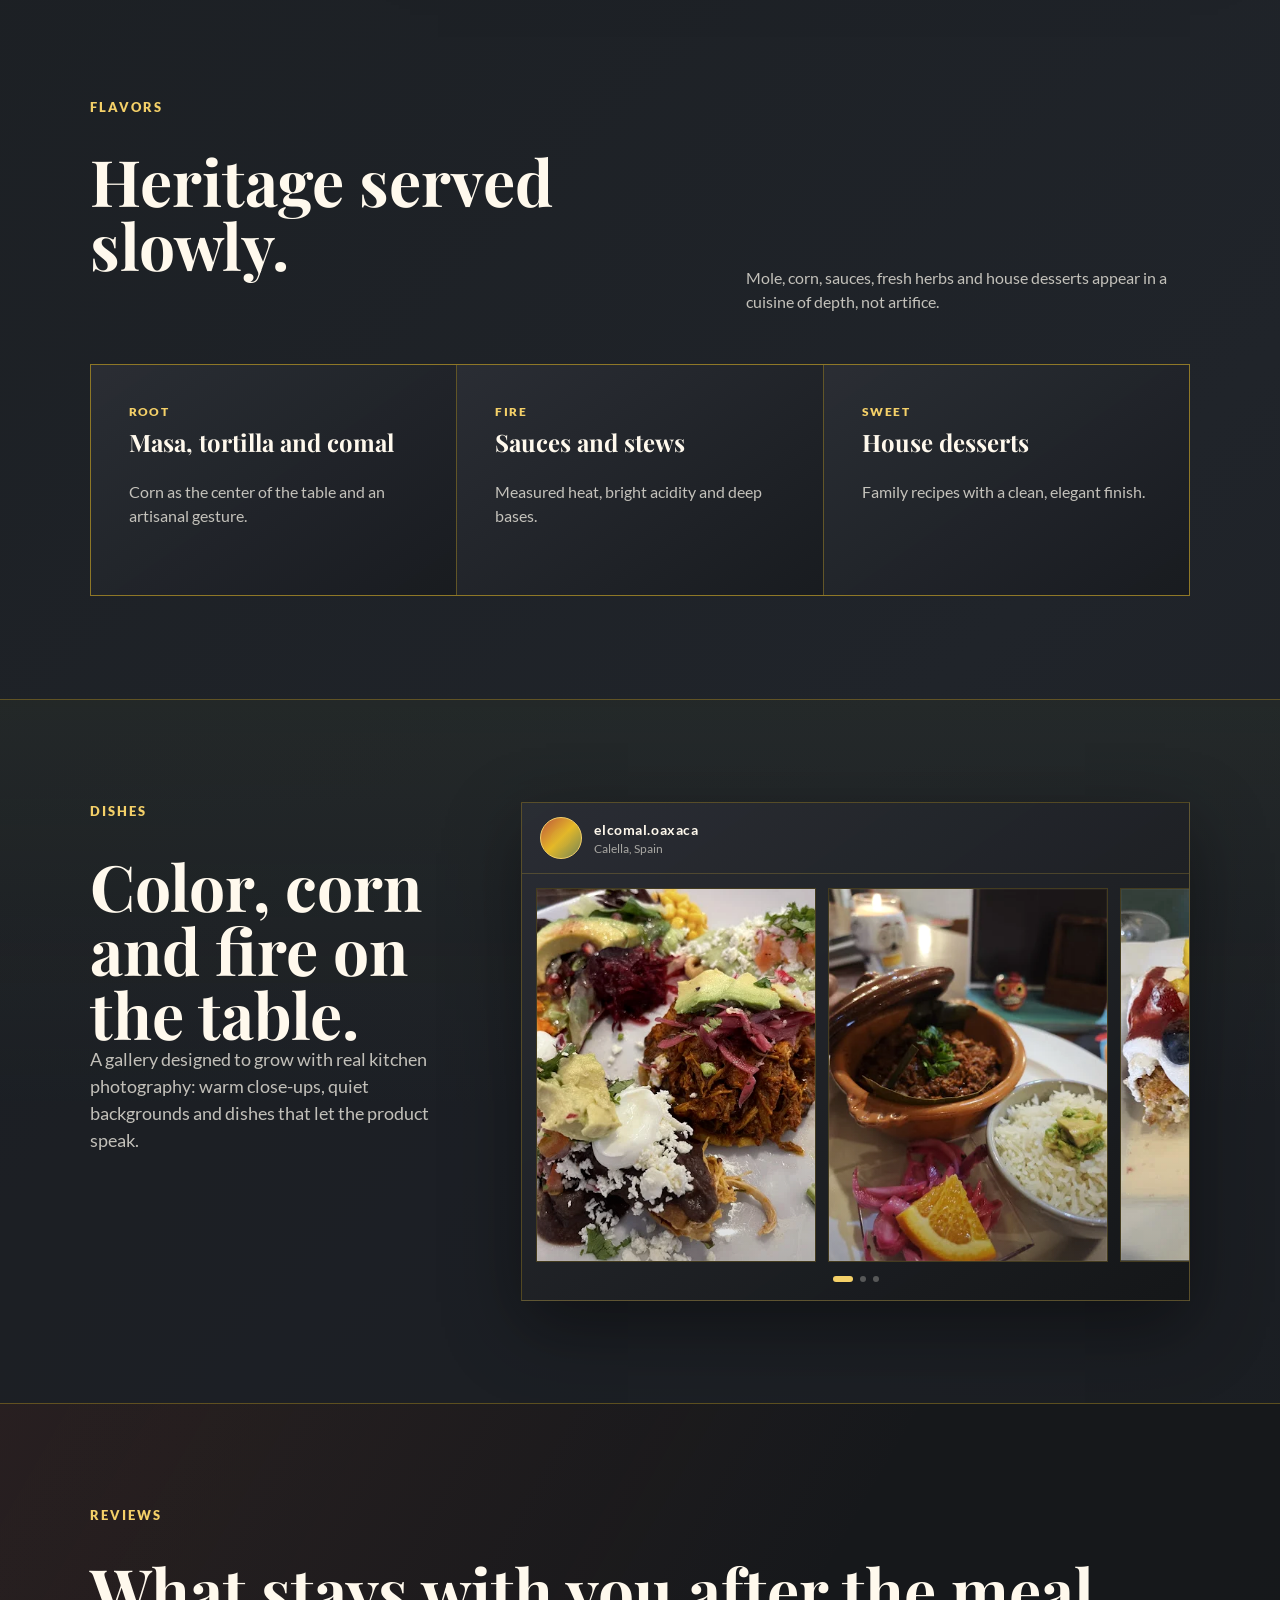
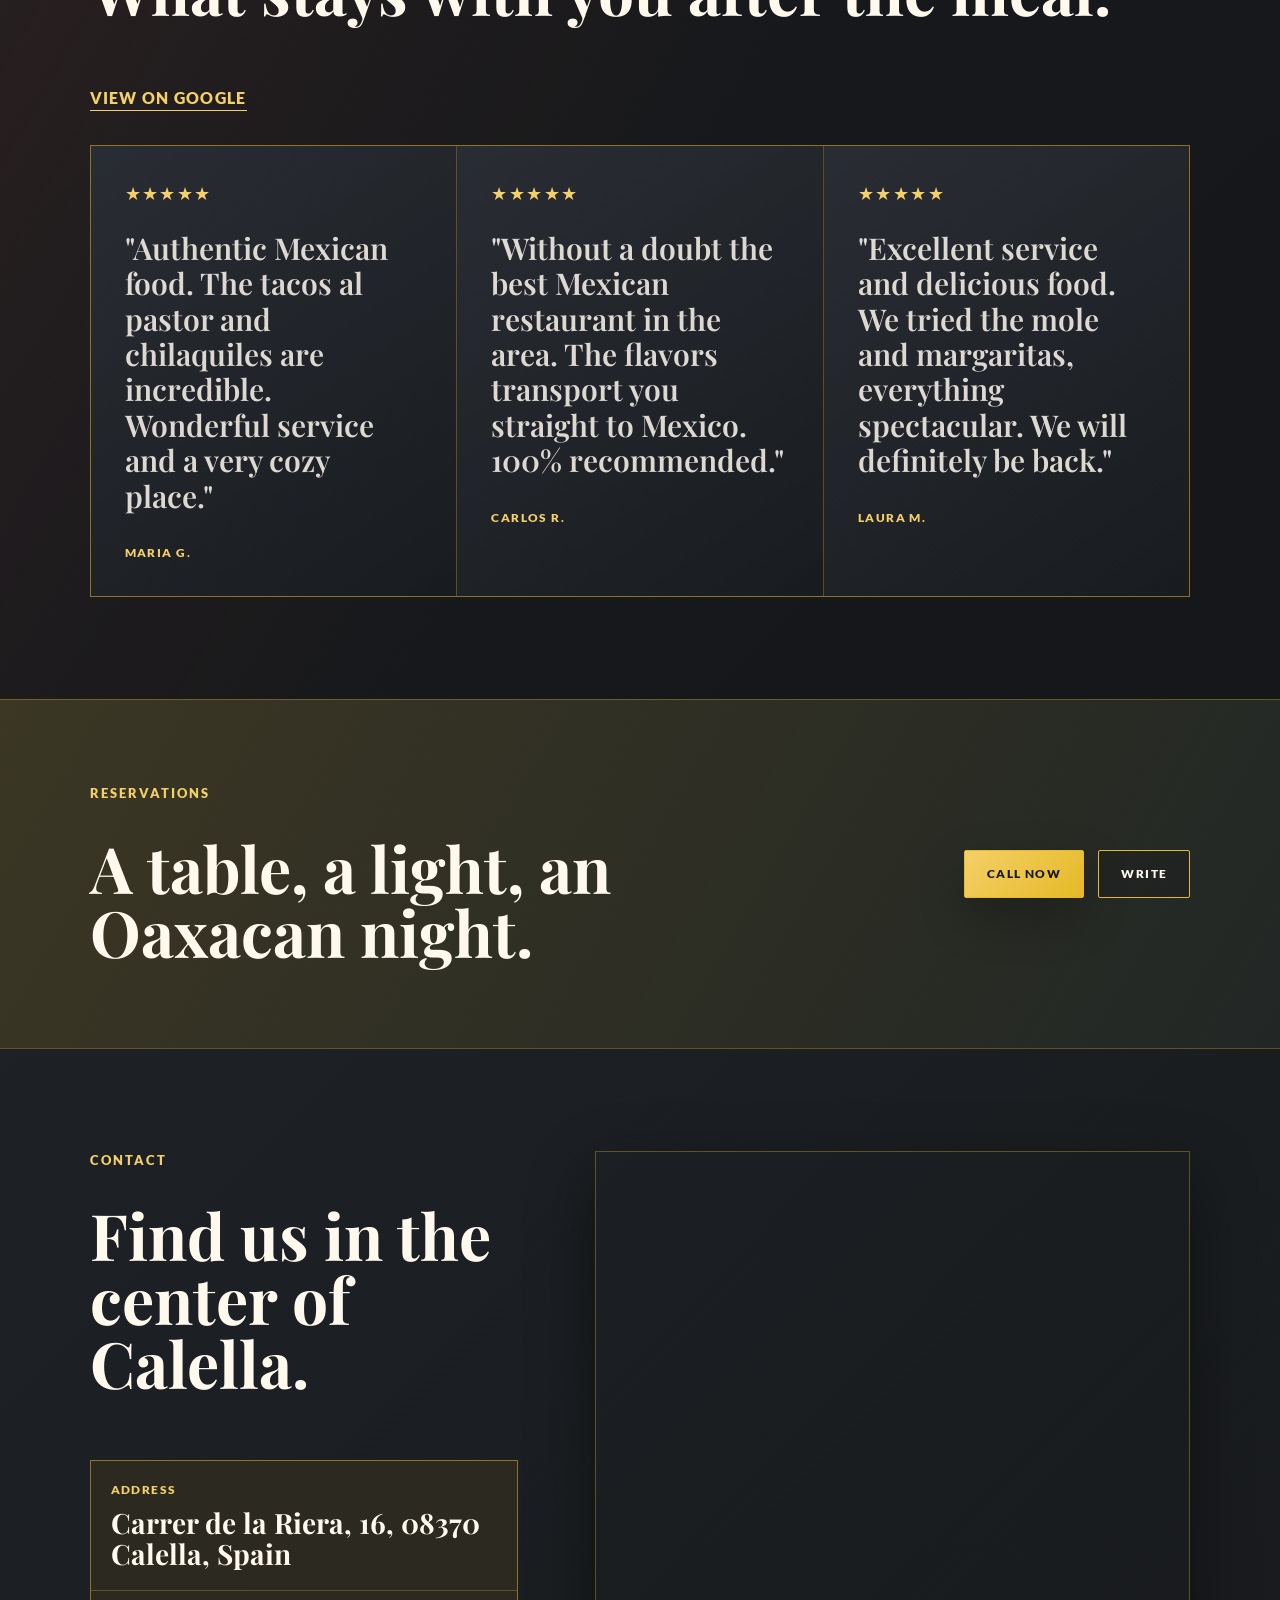
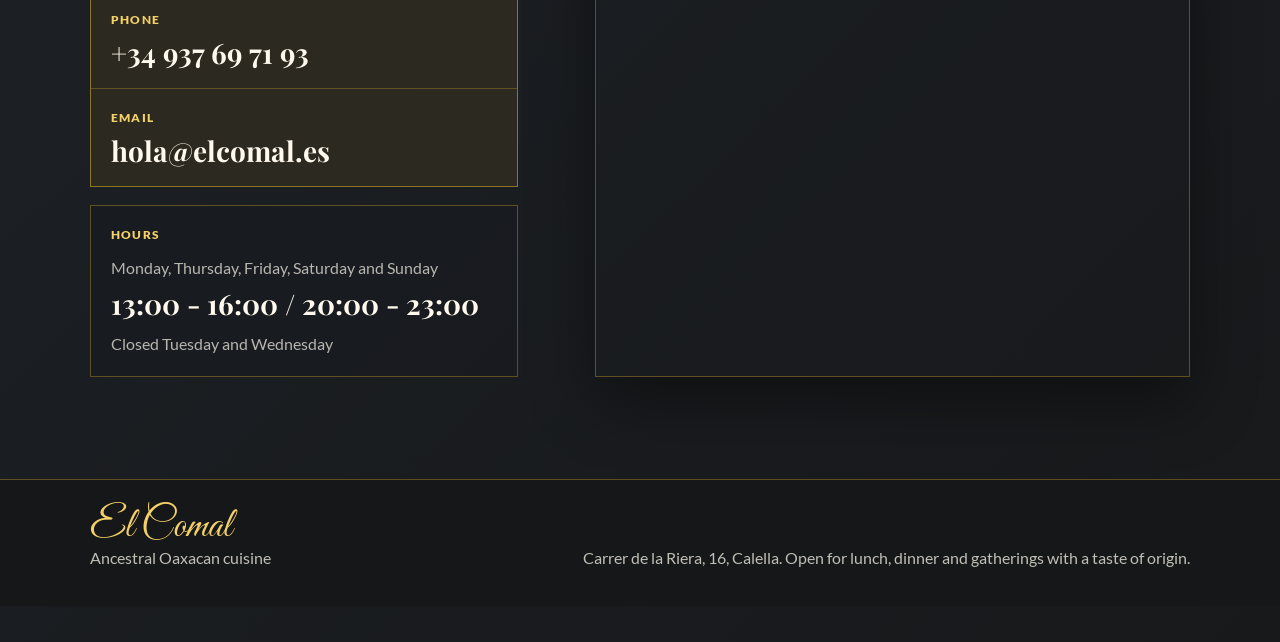
==== commit d4cee952: "feat(i18n): add German language support, remove Russian" ====
--- a/index.html
+++ b/index.html
@@ -328,7 +328,7 @@
     <script src="i18n/locales/ca.js"></script>
     <script src="i18n/locales/en.js"></script>
     <script src="i18n/locales/fr.js"></script>
-    <script src="i18n/locales/ru.js"></script>
+    <script src="i18n/locales/de.js"></script>
     <script src="i18n/i18n.js"></script>
     <script>
       // Intersection Observer for fade-in animations
